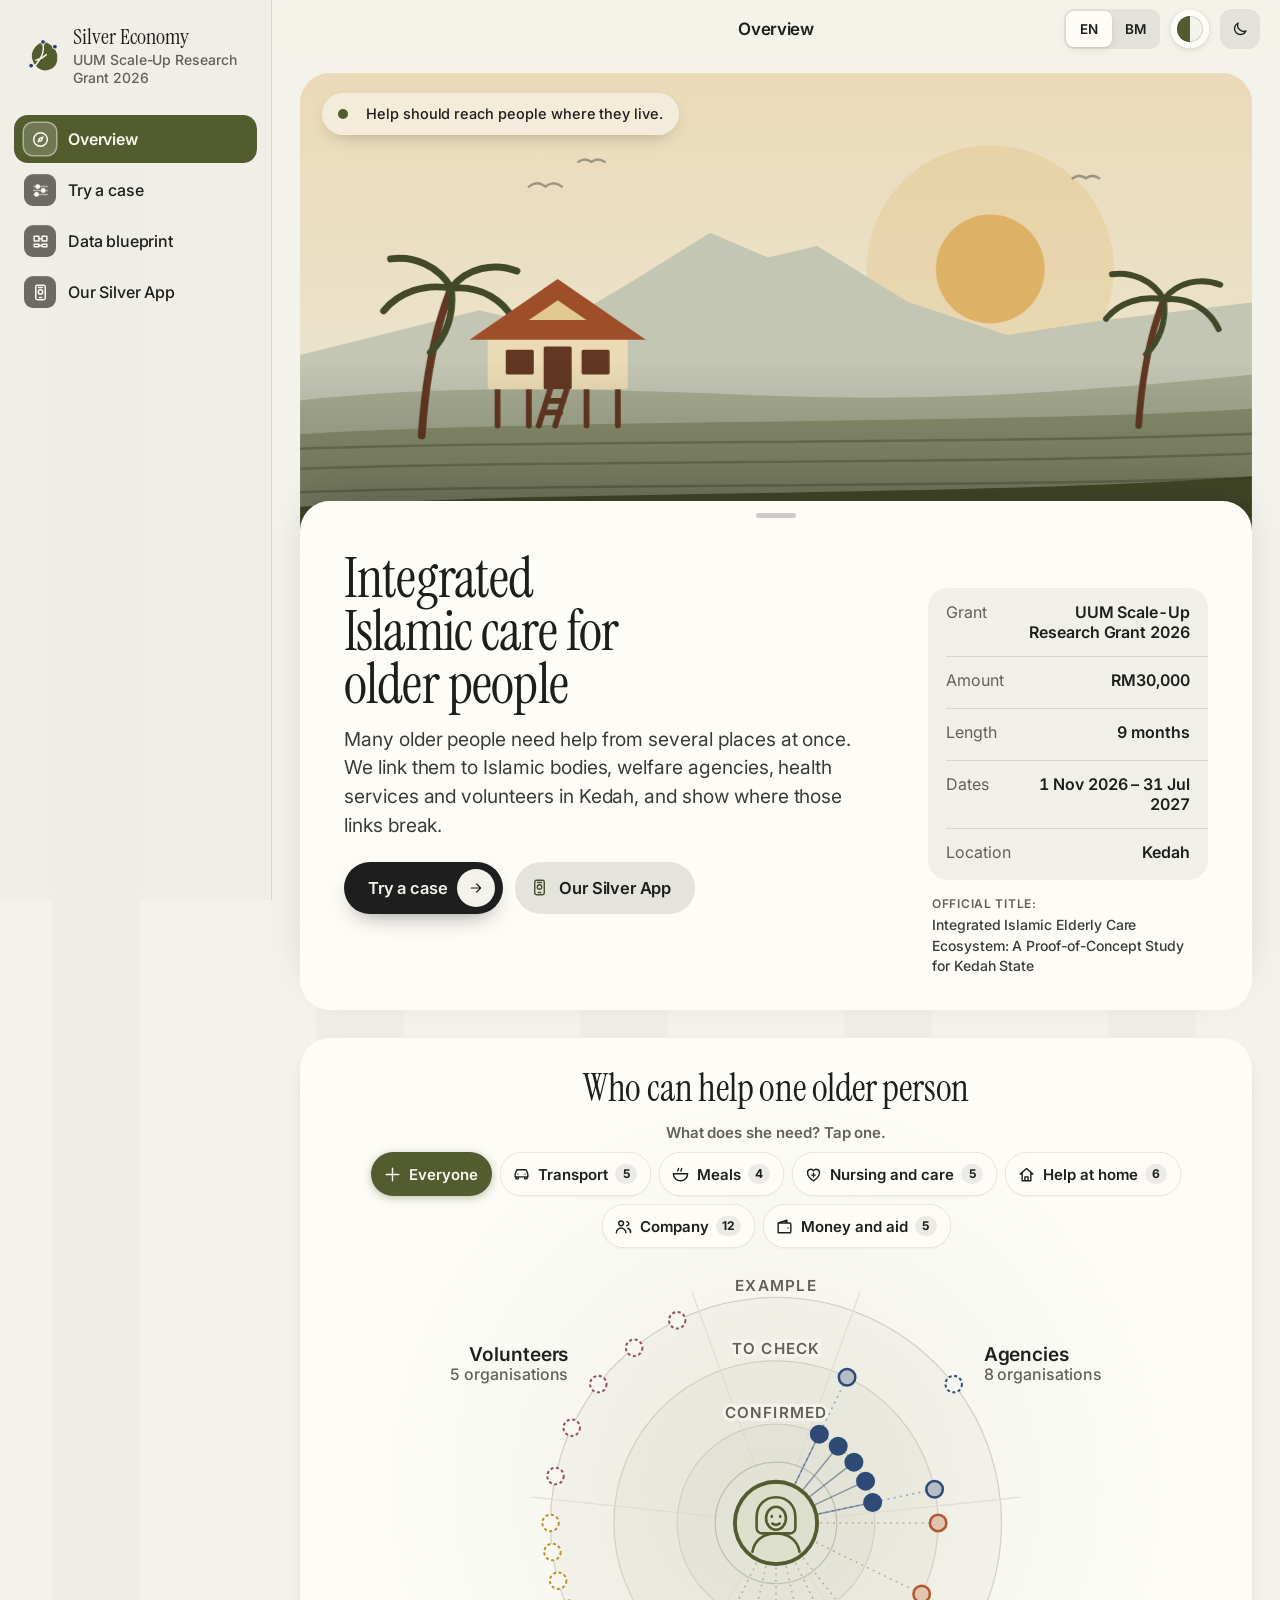
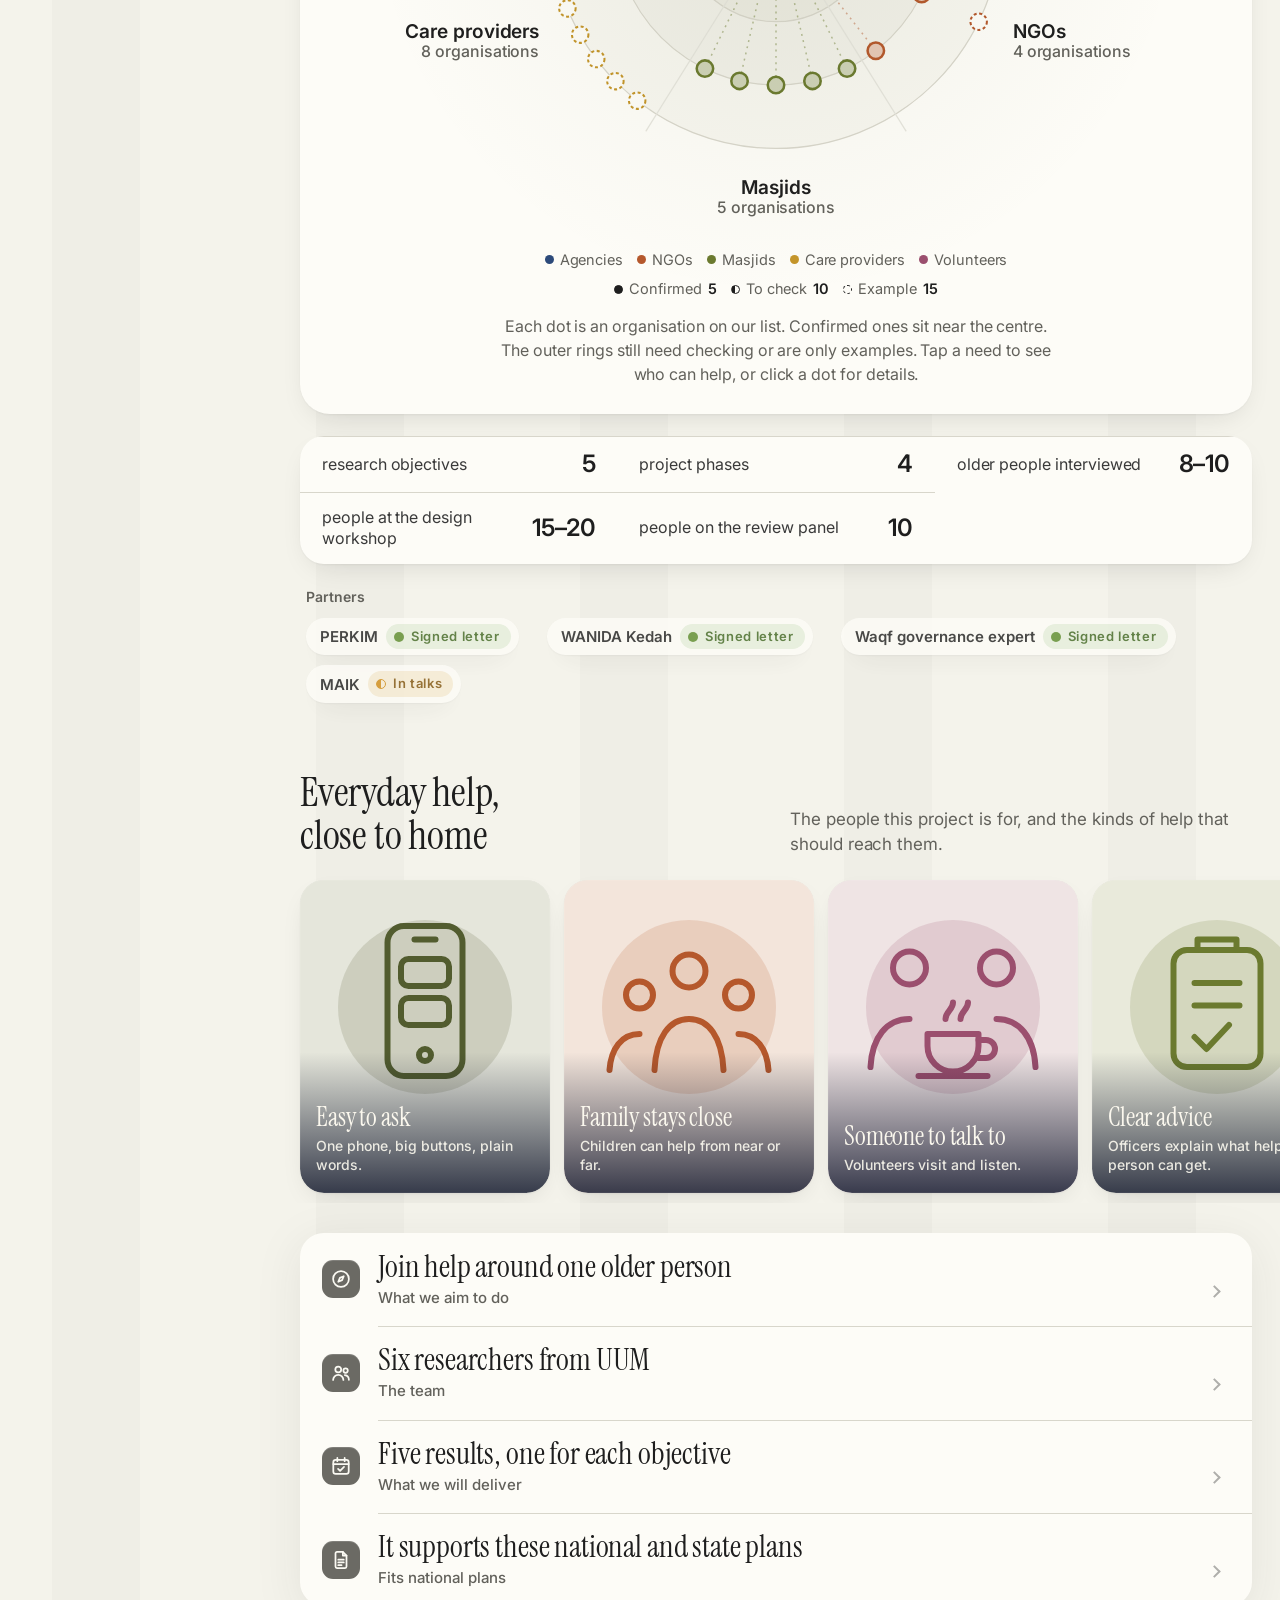
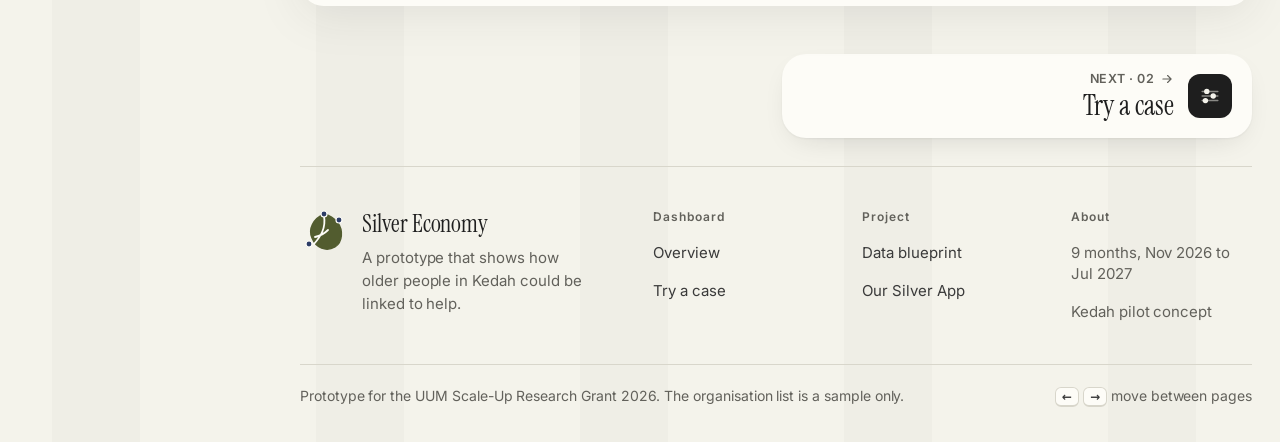
==== index.html @ 2488987f "Silver Economy dashboard: copy for the UUM copyright (ICC) submission Four pages (Overview, Try a ca" ====
<!doctype html>
<html lang="en">
<head>
<meta charset="utf-8">
<meta name="viewport" content="width=device-width,initial-scale=1,viewport-fit=cover">
<link rel="icon" href="assets/art/crest.svg" type="image/svg+xml">
<title>Silver Economy</title>
<meta name="description" content="Integrated Islamic care for older people. UUM Scale-Up Research Grant 2026.">
<script>try{var lk=localStorage.getItem('kse-look');if(lk&&lk!=='padi')document.documentElement.setAttribute('data-look',lk)}catch(e){}try{var t=localStorage.getItem('kse-theme');if(t==='dark'||t==='light')document.documentElement.setAttribute('data-theme',t)}catch(e){}(function(){var P=['index','scenario','data','app'],f=(location.pathname.split('/').pop()||'index.html').replace(/\.html$/,''),i=P.indexOf(f),d=document.documentElement;if(i<0)i=0;function go(){try{var p=parseInt(sessionStorage.getItem('kse-idx'),10);d.setAttribute('data-dir',!isNaN(p)&&i<p?'back':'forward');sessionStorage.setItem('kse-idx',i)}catch(e){}}if(document.prerendering)document.addEventListener('prerenderingchange',go,{once:true});else go()})()</script>
<link rel="stylesheet" href="assets/css/fonts.css">
<link rel="stylesheet" href="assets/css/kse.css"><link rel="stylesheet" href="assets/css/kse-ios.css"><link rel="stylesheet" href="assets/css/kse-themes.css"><link rel="stylesheet" href="assets/css/icc.css">
<script src="assets/js/kse-data.js"></script>
<script src="assets/js/kse-art.js"></script>
</head>
<body data-page="overview">
<script src="assets/js/kse-shell.js"></script>

<main id="main">
  <section class="hero hero-ios" id="hero">
    <figure class="hero-scene" data-scene>
      <div class="scene-image" data-art="hero"></div>
      <figcaption class="scene-caption"><span class="scene-pulse" aria-hidden="true"><i></i></span><span data-i18n="sceneCaption">Help should reach people where they live.</span></figcaption>
    </figure>
    <div class="hero-sheet">
      <span class="grabber" aria-hidden="true"></span>
      <div class="hero-copy">
        <h1 data-i18n="title">Integrated Islamic care for older people</h1>
        <p class="lede" data-i18n="lede">Many older people need help from several places at once. We link them to Islamic bodies, welfare agencies, health services and volunteers in Kedah, and show where those links break.</p>
        <div class="actions">
          <a class="btn btn-gold" href="scenario.html"><span data-i18n="ctaScenario">Try a case</span><span class="btn-ic"><svg viewBox="0 0 24 24" aria-hidden="true"><path d="M5 12h13M13 6l6 6-6 6"/></svg></span></a>
          <a class="btn btn-ghost" href="app.html"><span class="btn-ai" data-icon="app"></span><span data-i18n="ctaApp">Our Silver App</span></a>
        </div>
      </div>
      <div class="hero-side">
        <dl class="hero-meta">
          <div><dt data-i18n="metaGrant">Grant</dt><dd data-i18n="eyebrow">UUM Scale-Up Research Grant 2026</dd></div>
          <div><dt data-i18n="metaAsk">Amount</dt><dd>RM30,000</dd></div>
          <div><dt data-i18n="metaDur">Length</dt><dd data-i18n="metaDurV">9 months</dd></div>
          <div><dt data-i18n="metaPeriod">Dates</dt><dd>1 Nov 2026 – 31 Jul 2027</dd></div>
          <div><dt data-i18n="metaSite">Location</dt><dd>Kedah</dd></div>
        </dl>
        <p class="official"><span data-i18n="officialLabel">Official title:</span> <span>Integrated Islamic Elderly Care Ecosystem: A Proof-of-Concept Study for Kedah State</span></p>
      </div>
    </div>
  </section>

  <section class="wrap map-wrap" aria-labelledby="consTitle">
    <figure class="cons map-card">
      <p class="cons-title" id="consTitle" data-i18n="consTitle">Who can help one older person</p>
      <div class="need-bar" id="needBar"></div>
      <svg id="constellation" viewBox="-300 -206 600 452" role="group"></svg>
      <div class="need-out" id="needOut" aria-live="polite" hidden></div>
      <div class="cons-legend" id="consLegend"></div>
      <figcaption data-i18n="consCap">Each dot is an organisation on our list. Confirmed ones sit near the centre. The outer rings still need checking or are only examples. Tap a need to see who can help, or click a dot for details.</figcaption>
    </figure>
  </section>

  <div class="wrap">
    <div class="kpis">
      <div class="kpi"><b data-count="5">5</b><span data-i18n="kpi1">research objectives</span></div>
      <div class="kpi"><b data-count="4">4</b><span data-i18n="kpi2">project phases</span></div>
      <div class="kpi"><b>8–10</b><span data-i18n="kpi3">older people interviewed</span></div>
      <div class="kpi"><b>15–20</b><span data-i18n="kpi4">people at the design workshop</span></div>
      <div class="kpi"><b data-count="10">10</b><span data-i18n="kpi5">people on the review panel</span></div>
    </div>
    <div class="partners">
      <span class="label" data-i18n="partnersLabel">Partners</span>
      <ul class="partner-list" id="partnerList"></ul>
    </div>
  </div>


  <section class="wrap people-shelf" aria-labelledby="peopleTitle">
    <div class="shelf-head">
      <h2 id="peopleTitle" data-i18n="peopleTitle">Everyday help, close to home</h2>
      <p data-i18n="peopleSub">The people this project is for, and the kinds of help that should reach them.</p>
    </div>
    <ul class="shelf">
      <li class="shelf-card"><span class="shelf-art" data-art="phone" data-tone="paddy"></span><div class="shelf-text"><h3 data-i18n="peopleEasyT">Easy to ask</h3><p data-i18n="peopleEasyB">One phone, big buttons, plain words.</p></div></li>
      <li class="shelf-card"><span class="shelf-art" data-art="group" data-tone="t2"></span><div class="shelf-text"><h3 data-i18n="peopleFamilyT">Family stays close</h3><p data-i18n="peopleFamilyB">Children can help from near or far.</p></div></li>
      <li class="shelf-card"><span class="shelf-art" data-art="tea" data-tone="t5"></span><div class="shelf-text"><h3 data-i18n="peopleCompanyT">Someone to talk to</h3><p data-i18n="peopleCompanyB">Volunteers visit and listen.</p></div></li>
      <li class="shelf-card"><span class="shelf-art" data-art="advice" data-tone="t3"></span><div class="shelf-text"><h3 data-i18n="peopleAdviceT">Clear advice</h3><p data-i18n="peopleAdviceB">Officers explain what help a person can get.</p></div></li>
      <li class="shelf-card"><span class="shelf-art" data-art="phonehelp" data-tone="t4"></span><div class="shelf-text"><h3 data-i18n="peoplePhoneT">Help with the phone</h3><p data-i18n="peoplePhoneB">Young people show older people how.</p></div></li>
    </ul>
  </section>

  <div class="wrap overview-actions">
    <section class="overview-button-grid" aria-label="Overview sections">
      <details class="home-drawer">
            <summary><span><b class="tile" data-icon="overview"></b><span data-i18n="objectivesLabel">What we aim to do</span></span><strong role="heading" aria-level="2" data-i18n="caseTitle">Join help around one older person</strong><i class="drawer-toggle" aria-hidden="true"><b></b></i></summary>
            <div class="drawer-body"><div class="shead">
                            <p data-i18n="caseSub">We link agencies so one person gets the right help.</p>
            </div>
            <div class="case">
              <article class="card gap-card">
                <p class="label" data-i18n="problemTag">The problem</p>
                <blockquote data-i18n="problemQuote">One older person may need several kinds of help. Each agency only handles its own part.</blockquote>
                <p data-i18n="problemBody">Kedah already has the agencies and programmes. What's missing is the link between them, so needs slip through when a referral, a rule or short staffing gets in the way.</p>
              </article>
              <article class="card resp-card">
                <p class="label label-paddy" data-i18n="responseTag">Our plan</p>
                <h3 data-i18n="responseTitle">Five steps to a tested model</h3>
                <p data-i18n="responseBody">We map who does what, listen to older people, design a model with the agencies, then test it with experts and a small trial.</p>
                <ol class="steps5">
                  <li><b data-i18n="step1">Map</b><span data-i18n="step1s">Who does what now</span></li>
                  <li><b data-i18n="step2">Listen</b><span data-i18n="step2s">What older people need</span></li>
                  <li><b data-i18n="step3">Design</b><span data-i18n="step3s">A shared model</span></li>
                  <li><b data-i18n="step4">Test</b><span data-i18n="step4s">Experts and a small trial</span></li>
                  <li><b data-i18n="step5">Improve</b><span data-i18n="step5s">Ready for other states</span></li>
                </ol>
              </article>
            </div>
            <div class="why3" id="why"></div></div>
            </details>
      <details class="home-drawer">
            <summary><span><b class="tile" data-icon="network"></b><span data-i18n="teamEyebrow">The team</span></span><strong role="heading" aria-level="2" data-i18n="teamTitle">Six researchers from UUM</strong><i class="drawer-toggle" aria-hidden="true"><b></b></i></summary>
            <div class="drawer-body"><div class="shead">
                            <p data-i18n="teamSub">From UUM's School of Economics, Finance and Banking (SEFB). We have studied ageing in Malaysia for over ten years.</p>
            </div>
            <ul class="people" id="team"></ul>
            <h3 class="track-head" data-i18n="trackTitle">We build on four earlier studies. Three of them covered 2,966 people in total.</h3>
            <ul class="track" id="track"></ul></div>
            </details>
      <details class="home-drawer">
            <summary><span><b class="tile" data-icon="roadmap"></b><span data-i18n="pitchEyebrow">What we will deliver</span></span><strong role="heading" aria-level="2" data-i18n="pitchTitle">Five results, one for each objective</strong><i class="drawer-toggle" aria-hidden="true"><b></b></i></summary>
            <div class="drawer-body"><div class="shead">
              <p data-i18n="pitchSub">Each result is ready at the end of its phase.</p>
            </div>
            <ol class="outputs">
              <li class="output"><div class="output-top"><span class="output-no">01</span><span class="due" data-i18n="due3">By month 3</span></div><h3 data-i18n="o1title">Map of current services</h3><p data-i18n="o1body">Who is active, what they offer, how they connect and where the gaps are.</p></li>
              <li class="output"><div class="output-top"><span class="output-no">02</span><span class="due" data-i18n="due5">By month 5</span></div><h3 data-i18n="o2title">Needs of older people</h3><p data-i18n="o2body">Main themes from interviews with 8–10 Muslim older people.</p></li>
              <li class="output"><div class="output-top"><span class="output-no">03</span><span class="due" data-i18n="due7">By month 7</span></div><h3 data-i18n="o3title">Joint care model</h3><p data-i18n="o3body">A model built with the agencies that links Islamic support, health care and the community.</p></li>
              <li class="output"><div class="output-top"><span class="output-no">04</span><span class="due" data-i18n="due8">Month 8</span></div><h3 data-i18n="o4title">Expert review report</h3><p data-i18n="o4body">Expert scores and comments on whether the model is relevant, workable and ready to use.</p></li>
              <li class="output"><div class="output-top"><span class="output-no">05</span><span class="due" data-i18n="due9">Month 9</span></div><h3 data-i18n="o5title">Final model and plan</h3><p data-i18n="o5body">An improved model and a plan for using it outside Kedah.</p></li>
            </ol>
            <div class="impact">
              <p class="label" data-i18n="impactTag">Our aim</p>
              <p class="impact-title">Kesejahteraan insan</p>
              <p data-i18n="impactBody">Joined-up care that fits older people's faith and culture, and lasts.</p>
            </div></div>
            </details>
      <details class="home-drawer">
            <summary><span><b class="tile" data-icon="evidence"></b><span data-i18n="plansEyebrow">Fits national plans</span></span><strong role="heading" aria-level="2" data-i18n="plansTitle">It supports these national and state plans</strong><i class="drawer-toggle" aria-hidden="true"><b></b></i></summary>
            <div class="drawer-body"><div class="shead">
              <p data-i18n="plansSub">As ticked in the application form.</p>
            </div>
            <ul class="plans" id="plans"></ul></div>
            </details>
    </section>
  </div>
</main>

<script src="assets/js/kse-viz.js"></script>
<script src="assets/js/kse-pages.js"></script>
</body>
</html>
---- assets/css/fonts.css ----
/* Local fonts (SIL Open Font Licence 1.1, texts in assets/fonts). No internet needed. */
@font-face{font-family:'Instrument Serif';font-style:italic;font-weight:400;font-display:swap;src:url(../fonts/InstrumentSerif-italic-latin-ext.woff2) format('woff2');unicode-range:U+0100-02BA, U+02BD-02C5, U+02C7-02CC, U+02CE-02D7, U+02DD-02FF, U+0304, U+0308, U+0329, U+1D00-1DBF, U+1E00-1E9F, U+1EF2-1EFF, U+2020, U+20A0-20AB, U+20AD-20C0, U+2113, U+2C60-2C7F, U+A720-A7FF}
@font-face{font-family:'Instrument Serif';font-style:italic;font-weight:400;font-display:swap;src:url(../fonts/InstrumentSerif-italic-latin.woff2) format('woff2');unicode-range:U+0000-00FF, U+0131, U+0152-0153, U+02BB-02BC, U+02C6, U+02DA, U+02DC, U+0304, U+0308, U+0329, U+2000-206F, U+20AC, U+2122, U+2191, U+2193, U+2212, U+2215, U+FEFF, U+FFFD}
@font-face{font-family:'Instrument Serif';font-style:normal;font-weight:400;font-display:swap;src:url(../fonts/InstrumentSerif-normal-latin-ext.woff2) format('woff2');unicode-range:U+0100-02BA, U+02BD-02C5, U+02C7-02CC, U+02CE-02D7, U+02DD-02FF, U+0304, U+0308, U+0329, U+1D00-1DBF, U+1E00-1E9F, U+1EF2-1EFF, U+2020, U+20A0-20AB, U+20AD-20C0, U+2113, U+2C60-2C7F, U+A720-A7FF}
@font-face{font-family:'Instrument Serif';font-style:normal;font-weight:400;font-display:swap;src:url(../fonts/InstrumentSerif-normal-latin.woff2) format('woff2');unicode-range:U+0000-00FF, U+0131, U+0152-0153, U+02BB-02BC, U+02C6, U+02DA, U+02DC, U+0304, U+0308, U+0329, U+2000-206F, U+20AC, U+2122, U+2191, U+2193, U+2212, U+2215, U+FEFF, U+FFFD}
@font-face{font-family:'Inter';font-style:normal;font-weight:400 700;font-display:swap;src:url(../fonts/Inter-normal-latin-ext.woff2) format('woff2');unicode-range:U+0100-02BA, U+02BD-02C5, U+02C7-02CC, U+02CE-02D7, U+02DD-02FF, U+0304, U+0308, U+0329, U+1D00-1DBF, U+1E00-1E9F, U+1EF2-1EFF, U+2020, U+20A0-20AB, U+20AD-20C0, U+2113, U+2C60-2C7F, U+A720-A7FF}
@font-face{font-family:'Inter';font-style:normal;font-weight:400 700;font-display:swap;src:url(../fonts/Inter-normal-latin.woff2) format('woff2');unicode-range:U+0000-00FF, U+0131, U+0152-0153, U+02BB-02BC, U+02C6, U+02DA, U+02DC, U+0304, U+0308, U+0329, U+2000-206F, U+20AC, U+2122, U+2191, U+2193, U+2212, U+2215, U+FEFF, U+FFFD}
@font-face{font-family:'Atkinson Hyperlegible';font-style:normal;font-weight:400;font-display:swap;src:url(../fonts/AtkinsonHyperlegible-latin-ext-JIoSwQ.woff2) format('woff2');unicode-range:U+0100-02BA, U+02BD-02C5, U+02C7-02CC, U+02CE-02D7, U+02DD-02FF, U+0304, U+0308, U+0329, U+1D00-1DBF, U+1E00-1E9F, U+1EF2-1EFF, U+2020, U+20A0-20AB, U+20AD-20C0, U+2113, U+2C60-2C7F, U+A720-A7FF}
@font-face{font-family:'Atkinson Hyperlegible';font-style:normal;font-weight:400;font-display:swap;src:url(../fonts/AtkinsonHyperlegible-latin-G04pIo.woff2) format('woff2');unicode-range:U+0000-00FF, U+0131, U+0152-0153, U+02BB-02BC, U+02C6, U+02DA, U+02DC, U+0304, U+0308, U+0329, U+2000-206F, U+20AC, U+2122, U+2191, U+2193, U+2212, U+2215, U+FEFF, U+FFFD}
@font-face{font-family:'Atkinson Hyperlegible';font-style:normal;font-weight:700;font-display:swap;src:url(../fonts/AtkinsonHyperlegible-latin-ext-iWPVFw.woff2) format('woff2');unicode-range:U+0100-02BA, U+02BD-02C5, U+02C7-02CC, U+02CE-02D7, U+02DD-02FF, U+0304, U+0308, U+0329, U+1D00-1DBF, U+1E00-1E9F, U+1EF2-1EFF, U+2020, U+20A0-20AB, U+20AD-20C0, U+2113, U+2C60-2C7F, U+A720-A7FF}
@font-face{font-family:'Atkinson Hyperlegible';font-style:normal;font-weight:700;font-display:swap;src:url(../fonts/AtkinsonHyperlegible-latin-c9dCWP.woff2) format('woff2');unicode-range:U+0000-00FF, U+0131, U+0152-0153, U+02BB-02BC, U+02C6, U+02DA, U+02DC, U+0304, U+0308, U+0329, U+2000-206F, U+20AC, U+2122, U+2191, U+2193, U+2212, U+2215, U+FEFF, U+FFFD}
@font-face{font-family:'Baloo 2';font-style:normal;font-weight:500;font-display:swap;src:url(../fonts/Baloo2-latin-ext-bcANwr.woff2) format('woff2');unicode-range:U+0100-02BA, U+02BD-02C5, U+02C7-02CC, U+02CE-02D7, U+02DD-02FF, U+0304, U+0308, U+0329, U+1D00-1DBF, U+1E00-1E9F, U+1EF2-1EFF, U+2020, U+20A0-20AB, U+20AD-20C0, U+2113, U+2C60-2C7F, U+A720-A7FF}
@font-face{font-family:'Baloo 2';font-style:normal;font-weight:500;font-display:swap;src:url(../fonts/Baloo2-latin-51jcAA.woff2) format('woff2');unicode-range:U+0000-00FF, U+0131, U+0152-0153, U+02BB-02BC, U+02C6, U+02DA, U+02DC, U+0304, U+0308, U+0329, U+2000-206F, U+20AC, U+2122, U+2191, U+2193, U+2212, U+2215, U+FEFF, U+FFFD}
@font-face{font-family:'Baloo 2';font-style:normal;font-weight:600;font-display:swap;src:url(../fonts/Baloo2-latin-ext-bcANwr.woff2) format('woff2');unicode-range:U+0100-02BA, U+02BD-02C5, U+02C7-02CC, U+02CE-02D7, U+02DD-02FF, U+0304, U+0308, U+0329, U+1D00-1DBF, U+1E00-1E9F, U+1EF2-1EFF, U+2020, U+20A0-20AB, U+20AD-20C0, U+2113, U+2C60-2C7F, U+A720-A7FF}
@font-face{font-family:'Baloo 2';font-style:normal;font-weight:600;font-display:swap;src:url(../fonts/Baloo2-latin-51jcAA.woff2) format('woff2');unicode-range:U+0000-00FF, U+0131, U+0152-0153, U+02BB-02BC, U+02C6, U+02DA, U+02DC, U+0304, U+0308, U+0329, U+2000-206F, U+20AC, U+2122, U+2191, U+2193, U+2212, U+2215, U+FEFF, U+FFFD}
@font-face{font-family:'Baloo 2';font-style:normal;font-weight:700;font-display:swap;src:url(../fonts/Baloo2-latin-ext-bcANwr.woff2) format('woff2');unicode-range:U+0100-02BA, U+02BD-02C5, U+02C7-02CC, U+02CE-02D7, U+02DD-02FF, U+0304, U+0308, U+0329, U+1D00-1DBF, U+1E00-1E9F, U+1EF2-1EFF, U+2020, U+20A0-20AB, U+20AD-20C0, U+2113, U+2C60-2C7F, U+A720-A7FF}
@font-face{font-family:'Baloo 2';font-style:normal;font-weight:700;font-display:swap;src:url(../fonts/Baloo2-latin-51jcAA.woff2) format('woff2');unicode-range:U+0000-00FF, U+0131, U+0152-0153, U+02BB-02BC, U+02C6, U+02DA, U+02DC, U+0304, U+0308, U+0329, U+2000-206F, U+20AC, U+2122, U+2191, U+2193, U+2212, U+2215, U+FEFF, U+FFFD}
@font-face{font-family:'Bitter';font-style:normal;font-weight:400;font-display:swap;src:url(../fonts/Bitter-latin-ext-YxpPDk.woff2) format('woff2');unicode-range:U+0100-02BA, U+02BD-02C5, U+02C7-02CC, U+02CE-02D7, U+02DD-02FF, U+0304, U+0308, U+0329, U+1D00-1DBF, U+1E00-1E9F, U+1EF2-1EFF, U+2020, U+20A0-20AB, U+20AD-20C0, U+2113, U+2C60-2C7F, U+A720-A7FF}
@font-face{font-family:'Bitter';font-style:normal;font-weight:400;font-display:swap;src:url(../fonts/Bitter-latin-n7f4xp.woff2) format('woff2');unicode-range:U+0000-00FF, U+0131, U+0152-0153, U+02BB-02BC, U+02C6, U+02DA, U+02DC, U+0304, U+0308, U+0329, U+2000-206F, U+20AC, U+2122, U+2191, U+2193, U+2212, U+2215, U+FEFF, U+FFFD}
@font-face{font-family:'Bitter';font-style:normal;font-weight:500;font-display:swap;src:url(../fonts/Bitter-latin-ext-YxpPDk.woff2) format('woff2');unicode-range:U+0100-02BA, U+02BD-02C5, U+02C7-02CC, U+02CE-02D7, U+02DD-02FF, U+0304, U+0308, U+0329, U+1D00-1DBF, U+1E00-1E9F, U+1EF2-1EFF, U+2020, U+20A0-20AB, U+20AD-20C0, U+2113, U+2C60-2C7F, U+A720-A7FF}
@font-face{font-family:'Bitter';font-style:normal;font-weight:500;font-display:swap;src:url(../fonts/Bitter-latin-n7f4xp.woff2) format('woff2');unicode-range:U+0000-00FF, U+0131, U+0152-0153, U+02BB-02BC, U+02C6, U+02DA, U+02DC, U+0304, U+0308, U+0329, U+2000-206F, U+20AC, U+2122, U+2191, U+2193, U+2212, U+2215, U+FEFF, U+FFFD}
@font-face{font-family:'Bitter';font-style:normal;font-weight:600;font-display:swap;src:url(../fonts/Bitter-latin-ext-YxpPDk.woff2) format('woff2');unicode-range:U+0100-02BA, U+02BD-02C5, U+02C7-02CC, U+02CE-02D7, U+02DD-02FF, U+0304, U+0308, U+0329, U+1D00-1DBF, U+1E00-1E9F, U+1EF2-1EFF, U+2020, U+20A0-20AB, U+20AD-20C0, U+2113, U+2C60-2C7F, U+A720-A7FF}
@font-face{font-family:'Bitter';font-style:normal;font-weight:600;font-display:swap;src:url(../fonts/Bitter-latin-n7f4xp.woff2) format('woff2');unicode-range:U+0000-00FF, U+0131, U+0152-0153, U+02BB-02BC, U+02C6, U+02DA, U+02DC, U+0304, U+0308, U+0329, U+2000-206F, U+20AC, U+2122, U+2191, U+2193, U+2212, U+2215, U+FEFF, U+FFFD}
@font-face{font-family:'Cinzel';font-style:normal;font-weight:500;font-display:swap;src:url(../fonts/Cinzel-latin-ext-GT7LEc.woff2) format('woff2');unicode-range:U+0100-02BA, U+02BD-02C5, U+02C7-02CC, U+02CE-02D7, U+02DD-02FF, U+0304, U+0308, U+0329, U+1D00-1DBF, U+1E00-1E9F, U+1EF2-1EFF, U+2020, U+20A0-20AB, U+20AD-20C0, U+2113, U+2C60-2C7F, U+A720-A7FF}
@font-face{font-family:'Cinzel';font-style:normal;font-weight:500;font-display:swap;src:url(../fonts/Cinzel-latin-t79mT7.woff2) format('woff2');unicode-range:U+0000-00FF, U+0131, U+0152-0153, U+02BB-02BC, U+02C6, U+02DA, U+02DC, U+0304, U+0308, U+0329, U+2000-206F, U+20AC, U+2122, U+2191, U+2193, U+2212, U+2215, U+FEFF, U+FFFD}
@font-face{font-family:'Cinzel';font-style:normal;font-weight:600;font-display:swap;src:url(../fonts/Cinzel-latin-ext-GT7LEc.woff2) format('woff2');unicode-range:U+0100-02BA, U+02BD-02C5, U+02C7-02CC, U+02CE-02D7, U+02DD-02FF, U+0304, U+0308, U+0329, U+1D00-1DBF, U+1E00-1E9F, U+1EF2-1EFF, U+2020, U+20A0-20AB, U+20AD-20C0, U+2113, U+2C60-2C7F, U+A720-A7FF}
@font-face{font-family:'Cinzel';font-style:normal;font-weight:600;font-display:swap;src:url(../fonts/Cinzel-latin-t79mT7.woff2) format('woff2');unicode-range:U+0000-00FF, U+0131, U+0152-0153, U+02BB-02BC, U+02C6, U+02DA, U+02DC, U+0304, U+0308, U+0329, U+2000-206F, U+20AC, U+2122, U+2191, U+2193, U+2212, U+2215, U+FEFF, U+FFFD}
@font-face{font-family:'Lexend';font-style:normal;font-weight:400;font-display:swap;src:url(../fonts/Lexend-latin-ext-aQU4Wc.woff2) format('woff2');unicode-range:U+0100-02BA, U+02BD-02C5, U+02C7-02CC, U+02CE-02D7, U+02DD-02FF, U+0304, U+0308, U+0329, U+1D00-1DBF, U+1E00-1E9F, U+1EF2-1EFF, U+2020, U+20A0-20AB, U+20AD-20C0, U+2113, U+2C60-2C7F, U+A720-A7FF}
@font-face{font-family:'Lexend';font-style:normal;font-weight:400;font-display:swap;src:url(../fonts/Lexend-latin-_v-6QU.woff2) format('woff2');unicode-range:U+0000-00FF, U+0131, U+0152-0153, U+02BB-02BC, U+02C6, U+02DA, U+02DC, U+0304, U+0308, U+0329, U+2000-206F, U+20AC, U+2122, U+2191, U+2193, U+2212, U+2215, U+FEFF, U+FFFD}
@font-face{font-family:'Lexend';font-style:normal;font-weight:500;font-display:swap;src:url(../fonts/Lexend-latin-ext-aQU4Wc.woff2) format('woff2');unicode-range:U+0100-02BA, U+02BD-02C5, U+02C7-02CC, U+02CE-02D7, U+02DD-02FF, U+0304, U+0308, U+0329, U+1D00-1DBF, U+1E00-1E9F, U+1EF2-1EFF, U+2020, U+20A0-20AB, U+20AD-20C0, U+2113, U+2C60-2C7F, U+A720-A7FF}
@font-face{font-family:'Lexend';font-style:normal;font-weight:500;font-display:swap;src:url(../fonts/Lexend-latin-_v-6QU.woff2) format('woff2');unicode-range:U+0000-00FF, U+0131, U+0152-0153, U+02BB-02BC, U+02C6, U+02DA, U+02DC, U+0304, U+0308, U+0329, U+2000-206F, U+20AC, U+2122, U+2191, U+2193, U+2212, U+2215, U+FEFF, U+FFFD}
@font-face{font-family:'Lexend';font-style:normal;font-weight:600;font-display:swap;src:url(../fonts/Lexend-latin-ext-aQU4Wc.woff2) format('woff2');unicode-range:U+0100-02BA, U+02BD-02C5, U+02C7-02CC, U+02CE-02D7, U+02DD-02FF, U+0304, U+0308, U+0329, U+1D00-1DBF, U+1E00-1E9F, U+1EF2-1EFF, U+2020, U+20A0-20AB, U+20AD-20C0, U+2113, U+2C60-2C7F, U+A720-A7FF}
@font-face{font-family:'Lexend';font-style:normal;font-weight:600;font-display:swap;src:url(../fonts/Lexend-latin-_v-6QU.woff2) format('woff2');unicode-range:U+0000-00FF, U+0131, U+0152-0153, U+02BB-02BC, U+02C6, U+02DA, U+02DC, U+0304, U+0308, U+0329, U+2000-206F, U+20AC, U+2122, U+2191, U+2193, U+2212, U+2215, U+FEFF, U+FFFD}
@font-face{font-family:'Lexend';font-style:normal;font-weight:700;font-display:swap;src:url(../fonts/Lexend-latin-ext-aQU4Wc.woff2) format('woff2');unicode-range:U+0100-02BA, U+02BD-02C5, U+02C7-02CC, U+02CE-02D7, U+02DD-02FF, U+0304, U+0308, U+0329, U+1D00-1DBF, U+1E00-1E9F, U+1EF2-1EFF, U+2020, U+20A0-20AB, U+20AD-20C0, U+2113, U+2C60-2C7F, U+A720-A7FF}
@font-face{font-family:'Lexend';font-style:normal;font-weight:700;font-display:swap;src:url(../fonts/Lexend-latin-_v-6QU.woff2) format('woff2');unicode-range:U+0000-00FF, U+0131, U+0152-0153, U+02BB-02BC, U+02C6, U+02DA, U+02DC, U+0304, U+0308, U+0329, U+2000-206F, U+20AC, U+2122, U+2191, U+2193, U+2212, U+2215, U+FEFF, U+FFFD}
@font-face{font-family:'Literata';font-style:normal;font-weight:400;font-display:swap;src:url(../fonts/Literata-latin-ext--7cVMA.woff2) format('woff2');unicode-range:U+0100-02BA, U+02BD-02C5, U+02C7-02CC, U+02CE-02D7, U+02DD-02FF, U+0304, U+0308, U+0329, U+1D00-1DBF, U+1E00-1E9F, U+1EF2-1EFF, U+2020, U+20A0-20AB, U+20AD-20C0, U+2113, U+2C60-2C7F, U+A720-A7FF}
@font-face{font-family:'Literata';font-style:normal;font-weight:400;font-display:swap;src:url(../fonts/Literata-latin-vpO-7c.woff2) format('woff2');unicode-range:U+0000-00FF, U+0131, U+0152-0153, U+02BB-02BC, U+02C6, U+02DA, U+02DC, U+0304, U+0308, U+0329, U+2000-206F, U+20AC, U+2122, U+2191, U+2193, U+2212, U+2215, U+FEFF, U+FFFD}
@font-face{font-family:'Literata';font-style:normal;font-weight:600;font-display:swap;src:url(../fonts/Literata-latin-ext--7cVMA.woff2) format('woff2');unicode-range:U+0100-02BA, U+02BD-02C5, U+02C7-02CC, U+02CE-02D7, U+02DD-02FF, U+0304, U+0308, U+0329, U+1D00-1DBF, U+1E00-1E9F, U+1EF2-1EFF, U+2020, U+20A0-20AB, U+20AD-20C0, U+2113, U+2C60-2C7F, U+A720-A7FF}
@font-face{font-family:'Literata';font-style:normal;font-weight:600;font-display:swap;src:url(../fonts/Literata-latin-vpO-7c.woff2) format('woff2');unicode-range:U+0000-00FF, U+0131, U+0152-0153, U+02BB-02BC, U+02C6, U+02DA, U+02DC, U+0304, U+0308, U+0329, U+2000-206F, U+20AC, U+2122, U+2191, U+2193, U+2212, U+2215, U+FEFF, U+FFFD}
@font-face{font-family:'Marcellus';font-style:normal;font-weight:400;font-display:swap;src:url(../fonts/Marcellus-latin-ext-PoK7Es.woff2) format('woff2');unicode-range:U+0100-02BA, U+02BD-02C5, U+02C7-02CC, U+02CE-02D7, U+02DD-02FF, U+0304, U+0308, U+0329, U+1D00-1DBF, U+1E00-1E9F, U+1EF2-1EFF, U+2020, U+20A0-20AB, U+20AD-20C0, U+2113, U+2C60-2C7F, U+A720-A7FF}
@font-face{font-family:'Marcellus';font-style:normal;font-weight:400;font-display:swap;src:url(../fonts/Marcellus-latin-81VvoK.woff2) format('woff2');unicode-range:U+0000-00FF, U+0131, U+0152-0153, U+02BB-02BC, U+02C6, U+02DA, U+02DC, U+0304, U+0308, U+0329, U+2000-206F, U+20AC, U+2122, U+2191, U+2193, U+2212, U+2215, U+FEFF, U+FFFD}
@font-face{font-family:'Mulish';font-style:normal;font-weight:400;font-display:swap;src:url(../fonts/Mulish-latin-ext-QotcqA.woff2) format('woff2');unicode-range:U+0100-02BA, U+02BD-02C5, U+02C7-02CC, U+02CE-02D7, U+02DD-02FF, U+0304, U+0308, U+0329, U+1D00-1DBF, U+1E00-1E9F, U+1EF2-1EFF, U+2020, U+20A0-20AB, U+20AD-20C0, U+2113, U+2C60-2C7F, U+A720-A7FF}
@font-face{font-family:'Mulish';font-style:normal;font-weight:400;font-display:swap;src:url(../fonts/Mulish-latin-qk3wot.woff2) format('woff2');unicode-range:U+0000-00FF, U+0131, U+0152-0153, U+02BB-02BC, U+02C6, U+02DA, U+02DC, U+0304, U+0308, U+0329, U+2000-206F, U+20AC, U+2122, U+2191, U+2193, U+2212, U+2215, U+FEFF, U+FFFD}
@font-face{font-family:'Mulish';font-style:normal;font-weight:600;font-display:swap;src:url(../fonts/Mulish-latin-ext-QotcqA.woff2) format('woff2');unicode-range:U+0100-02BA, U+02BD-02C5, U+02C7-02CC, U+02CE-02D7, U+02DD-02FF, U+0304, U+0308, U+0329, U+1D00-1DBF, U+1E00-1E9F, U+1EF2-1EFF, U+2020, U+20A0-20AB, U+20AD-20C0, U+2113, U+2C60-2C7F, U+A720-A7FF}
@font-face{font-family:'Mulish';font-style:normal;font-weight:600;font-display:swap;src:url(../fonts/Mulish-latin-qk3wot.woff2) format('woff2');unicode-range:U+0000-00FF, U+0131, U+0152-0153, U+02BB-02BC, U+02C6, U+02DA, U+02DC, U+0304, U+0308, U+0329, U+2000-206F, U+20AC, U+2122, U+2191, U+2193, U+2212, U+2215, U+FEFF, U+FFFD}
@font-face{font-family:'Mulish';font-style:normal;font-weight:700;font-display:swap;src:url(../fonts/Mulish-latin-ext-QotcqA.woff2) format('woff2');unicode-range:U+0100-02BA, U+02BD-02C5, U+02C7-02CC, U+02CE-02D7, U+02DD-02FF, U+0304, U+0308, U+0329, U+1D00-1DBF, U+1E00-1E9F, U+1EF2-1EFF, U+2020, U+20A0-20AB, U+20AD-20C0, U+2113, U+2C60-2C7F, U+A720-A7FF}
@font-face{font-family:'Mulish';font-style:normal;font-weight:700;font-display:swap;src:url(../fonts/Mulish-latin-qk3wot.woff2) format('woff2');unicode-range:U+0000-00FF, U+0131, U+0152-0153, U+02BB-02BC, U+02C6, U+02DA, U+02DC, U+0304, U+0308, U+0329, U+2000-206F, U+20AC, U+2122, U+2191, U+2193, U+2212, U+2215, U+FEFF, U+FFFD}
@font-face{font-family:'Nunito';font-style:normal;font-weight:400;font-display:swap;src:url(../fonts/Nunito-latin-ext--aBXso.woff2) format('woff2');unicode-range:U+0100-02BA, U+02BD-02C5, U+02C7-02CC, U+02CE-02D7, U+02DD-02FF, U+0304, U+0308, U+0329, U+1D00-1DBF, U+1E00-1E9F, U+1EF2-1EFF, U+2020, U+20A0-20AB, U+20AD-20C0, U+2113, U+2C60-2C7F, U+A720-A7FF}
@font-face{font-family:'Nunito';font-style:normal;font-weight:400;font-display:swap;src:url(../fonts/Nunito-latin-fINeaB.woff2) format('woff2');unicode-range:U+0000-00FF, U+0131, U+0152-0153, U+02BB-02BC, U+02C6, U+02DA, U+02DC, U+0304, U+0308, U+0329, U+2000-206F, U+20AC, U+2122, U+2191, U+2193, U+2212, U+2215, U+FEFF, U+FFFD}
@font-face{font-family:'Nunito';font-style:normal;font-weight:600;font-display:swap;src:url(../fonts/Nunito-latin-ext--aBXso.woff2) format('woff2');unicode-range:U+0100-02BA, U+02BD-02C5, U+02C7-02CC, U+02CE-02D7, U+02DD-02FF, U+0304, U+0308, U+0329, U+1D00-1DBF, U+1E00-1E9F, U+1EF2-1EFF, U+2020, U+20A0-20AB, U+20AD-20C0, U+2113, U+2C60-2C7F, U+A720-A7FF}
@font-face{font-family:'Nunito';font-style:normal;font-weight:600;font-display:swap;src:url(../fonts/Nunito-latin-fINeaB.woff2) format('woff2');unicode-range:U+0000-00FF, U+0131, U+0152-0153, U+02BB-02BC, U+02C6, U+02DA, U+02DC, U+0304, U+0308, U+0329, U+2000-206F, U+20AC, U+2122, U+2191, U+2193, U+2212, U+2215, U+FEFF, U+FFFD}
@font-face{font-family:'Nunito';font-style:normal;font-weight:700;font-display:swap;src:url(../fonts/Nunito-latin-ext--aBXso.woff2) format('woff2');unicode-range:U+0100-02BA, U+02BD-02C5, U+02C7-02CC, U+02CE-02D7, U+02DD-02FF, U+0304, U+0308, U+0329, U+1D00-1DBF, U+1E00-1E9F, U+1EF2-1EFF, U+2020, U+20A0-20AB, U+20AD-20C0, U+2113, U+2C60-2C7F, U+A720-A7FF}
@font-face{font-family:'Nunito';font-style:normal;font-weight:700;font-display:swap;src:url(../fonts/Nunito-latin-fINeaB.woff2) format('woff2');unicode-range:U+0000-00FF, U+0131, U+0152-0153, U+02BB-02BC, U+02C6, U+02DA, U+02DC, U+0304, U+0308, U+0329, U+2000-206F, U+20AC, U+2122, U+2191, U+2193, U+2212, U+2215, U+FEFF, U+FFFD}
@font-face{font-family:'Nunito Sans';font-style:normal;font-weight:400;font-display:swap;src:url(../fonts/NunitoSans-latin-ext-R-tCKQ.woff2) format('woff2');unicode-range:U+0100-02BA, U+02BD-02C5, U+02C7-02CC, U+02CE-02D7, U+02DD-02FF, U+0304, U+0308, U+0329, U+1D00-1DBF, U+1E00-1E9F, U+1EF2-1EFF, U+2020, U+20A0-20AB, U+20AD-20C0, U+2113, U+2C60-2C7F, U+A720-A7FF}
@font-face{font-family:'Nunito Sans';font-style:normal;font-weight:400;font-display:swap;src:url(../fonts/NunitoSans-latin-7t1R-s.woff2) format('woff2');unicode-range:U+0000-00FF, U+0131, U+0152-0153, U+02BB-02BC, U+02C6, U+02DA, U+02DC, U+0304, U+0308, U+0329, U+2000-206F, U+20AC, U+2122, U+2191, U+2193, U+2212, U+2215, U+FEFF, U+FFFD}
@font-face{font-family:'Nunito Sans';font-style:normal;font-weight:600;font-display:swap;src:url(../fonts/NunitoSans-latin-ext-R-tCKQ.woff2) format('woff2');unicode-range:U+0100-02BA, U+02BD-02C5, U+02C7-02CC, U+02CE-02D7, U+02DD-02FF, U+0304, U+0308, U+0329, U+1D00-1DBF, U+1E00-1E9F, U+1EF2-1EFF, U+2020, U+20A0-20AB, U+20AD-20C0, U+2113, U+2C60-2C7F, U+A720-A7FF}
@font-face{font-family:'Nunito Sans';font-style:normal;font-weight:600;font-display:swap;src:url(../fonts/NunitoSans-latin-7t1R-s.woff2) format('woff2');unicode-range:U+0000-00FF, U+0131, U+0152-0153, U+02BB-02BC, U+02C6, U+02DA, U+02DC, U+0304, U+0308, U+0329, U+2000-206F, U+20AC, U+2122, U+2191, U+2193, U+2212, U+2215, U+FEFF, U+FFFD}
@font-face{font-family:'Nunito Sans';font-style:normal;font-weight:700;font-display:swap;src:url(../fonts/NunitoSans-latin-ext-R-tCKQ.woff2) format('woff2');unicode-range:U+0100-02BA, U+02BD-02C5, U+02C7-02CC, U+02CE-02D7, U+02DD-02FF, U+0304, U+0308, U+0329, U+1D00-1DBF, U+1E00-1E9F, U+1EF2-1EFF, U+2020, U+20A0-20AB, U+20AD-20C0, U+2113, U+2C60-2C7F, U+A720-A7FF}
@font-face{font-family:'Nunito Sans';font-style:normal;font-weight:700;font-display:swap;src:url(../fonts/NunitoSans-latin-7t1R-s.woff2) format('woff2');unicode-range:U+0000-00FF, U+0131, U+0152-0153, U+02BB-02BC, U+02C6, U+02DA, U+02DC, U+0304, U+0308, U+0329, U+2000-206F, U+20AC, U+2122, U+2191, U+2193, U+2212, U+2215, U+FEFF, U+FFFD}
@font-face{font-family:'Source Sans 3';font-style:normal;font-weight:400;font-display:swap;src:url(../fonts/SourceSans3-latin-ext-EaZfrc.woff2) format('woff2');unicode-range:U+0100-02BA, U+02BD-02C5, U+02C7-02CC, U+02CE-02D7, U+02DD-02FF, U+0304, U+0308, U+0329, U+1D00-1DBF, U+1E00-1E9F, U+1EF2-1EFF, U+2020, U+20A0-20AB, U+20AD-20C0, U+2113, U+2C60-2C7F, U+A720-A7FF}
@font-face{font-family:'Source Sans 3';font-style:normal;font-weight:400;font-display:swap;src:url(../fonts/SourceSans3-latin-3w8aZQ.woff2) format('woff2');unicode-range:U+0000-00FF, U+0131, U+0152-0153, U+02BB-02BC, U+02C6, U+02DA, U+02DC, U+0304, U+0308, U+0329, U+2000-206F, U+20AC, U+2122, U+2191, U+2193, U+2212, U+2215, U+FEFF, U+FFFD}
@font-face{font-family:'Source Sans 3';font-style:normal;font-weight:600;font-display:swap;src:url(../fonts/SourceSans3-latin-ext-EaZfrc.woff2) format('woff2');unicode-range:U+0100-02BA, U+02BD-02C5, U+02C7-02CC, U+02CE-02D7, U+02DD-02FF, U+0304, U+0308, U+0329, U+1D00-1DBF, U+1E00-1E9F, U+1EF2-1EFF, U+2020, U+20A0-20AB, U+20AD-20C0, U+2113, U+2C60-2C7F, U+A720-A7FF}
@font-face{font-family:'Source Sans 3';font-style:normal;font-weight:600;font-display:swap;src:url(../fonts/SourceSans3-latin-3w8aZQ.woff2) format('woff2');unicode-range:U+0000-00FF, U+0131, U+0152-0153, U+02BB-02BC, U+02C6, U+02DA, U+02DC, U+0304, U+0308, U+0329, U+2000-206F, U+20AC, U+2122, U+2191, U+2193, U+2212, U+2215, U+FEFF, U+FFFD}
@font-face{font-family:'Source Sans 3';font-style:normal;font-weight:700;font-display:swap;src:url(../fonts/SourceSans3-latin-ext-EaZfrc.woff2) format('woff2');unicode-range:U+0100-02BA, U+02BD-02C5, U+02C7-02CC, U+02CE-02D7, U+02DD-02FF, U+0304, U+0308, U+0329, U+1D00-1DBF, U+1E00-1E9F, U+1EF2-1EFF, U+2020, U+20A0-20AB, U+20AD-20C0, U+2113, U+2C60-2C7F, U+A720-A7FF}
@font-face{font-family:'Source Sans 3';font-style:normal;font-weight:700;font-display:swap;src:url(../fonts/SourceSans3-latin-3w8aZQ.woff2) format('woff2');unicode-range:U+0000-00FF, U+0131, U+0152-0153, U+02BB-02BC, U+02C6, U+02DA, U+02DC, U+0304, U+0308, U+0329, U+2000-206F, U+20AC, U+2122, U+2191, U+2193, U+2212, U+2215, U+FEFF, U+FFFD}
@font-face{font-family:'Young Serif';font-style:normal;font-weight:400;font-display:swap;src:url(../fonts/YoungSerif-latin-ext-3kYoaQ.woff2) format('woff2');unicode-range:U+0100-02BA, U+02BD-02C5, U+02C7-02CC, U+02CE-02D7, U+02DD-02FF, U+0304, U+0308, U+0329, U+1D00-1DBF, U+1E00-1E9F, U+1EF2-1EFF, U+2020, U+20A0-20AB, U+20AD-20C0, U+2113, U+2C60-2C7F, U+A720-A7FF}
@font-face{font-family:'Young Serif';font-style:normal;font-weight:400;font-display:swap;src:url(../fonts/YoungSerif-latin-1t93kY.woff2) format('woff2');unicode-range:U+0000-00FF, U+0131, U+0152-0153, U+02BB-02BC, U+02C6, U+02DA, U+02DC, U+0304, U+0308, U+0329, U+2000-206F, U+20AC, U+2122, U+2191, U+2193, U+2212, U+2215, U+FEFF, U+FFFD}
---- assets/css/kse.css ----
/* ==========================================================================
   Silver Economy: design system
   Tokens (light / dark / explicit data-theme), shell, components, pages, print.
   ========================================================================== */

/* ---------- Tokens ---------- */
:root{
  color-scheme:light;
  --display:"Bricolage Grotesque","Arial Narrow",system-ui,sans-serif;
  --sans:"Onest",system-ui,-apple-system,"Segoe UI",Roboto,sans-serif;

  --bg:#edf1ee;--surface:#fbfcfb;--surface-2:#f3f6f4;--sunk:#e2e9e5;
  --ink:#0f231e;--ink-2:#3d5149;--muted:#57685f;--line:#d2dcd6;--line-2:#e2e9e5;

  --paddy:#12664f;--paddy-ink:#0d5a45;--paddy-soft:#dcebe3;--on-paddy:#ffffff;
  --gold:#d6a01e;--gold-ink:#7a5706;--gold-soft:#f5e8c4;--on-gold:#1f1703;

  --band:#0d2d26;--band-ink:#eef5f1;--band-muted:#a3bcb2;--band-line:rgba(238,245,241,.14);--band-gold:#e8bd4f;

  --good:#0ca30c;--good-ink:#0b6b1f;--good-soft:#dff1df;
  --warn:#fab219;--warn-ink:#7a5200;--warn-soft:#fcf0d0;
  --crit:#d03b3b;
  --neutral:#9aa8a1;--neutral-ink:#4a5a53;--neutral-soft:#e5ebe8;

  /* organisation types: validated categorical slots 1–5
     --t* sit on page surfaces (theme-stepped), --b* sit on the dark band */
  --t1:#2a78d6;--t2:#eb6834;--t3:#1baf7a;--t4:#eda100;--t5:#e87ba4;
  --b1:#3987e5;--b2:#d95926;--b3:#199e70;--b4:#c98500;--b5:#d55181;

  --tip-bg:#0f231e;--tip-ink:#f3f7f5;--tip-muted:#b3c6bd;
  --scrim:rgba(5,15,12,.45);
  --shadow:0 1px 2px rgba(15,35,30,.06),0 6px 14px -4px rgba(15,35,30,.1);
  --focus:#0d5a45;
  --r:18px;
}
@media (prefers-color-scheme:dark){
  :root:not([data-theme="light"]){
    color-scheme:dark;
    --bg:#0a1613;--surface:#101f1b;--surface-2:#132520;--sunk:#0d1a16;
    --ink:#e7f0eb;--ink-2:#b2c4bb;--muted:#8da196;--line:#223731;--line-2:#1a2d27;
    --paddy:#3fae8a;--paddy-ink:#72cda9;--paddy-soft:#163a2f;--on-paddy:#04201a;
    --gold:#e0b03a;--gold-ink:#f0c860;--gold-soft:#3a2f10;
    --band:#0f2c25;
    --good-ink:#5ccb5f;--good-soft:#14301a;--warn-ink:#f4c451;--warn-soft:#382c0c;
    --neutral:#5e7068;--neutral-ink:#a8b8b0;--neutral-soft:#1b2a25;
    --t1:#3987e5;--t2:#d95926;--t3:#199e70;--t4:#c98500;--t5:#d55181;
    --tip-bg:#e9f1ed;--tip-ink:#0f231e;--tip-muted:#4a5d55;
    --scrim:rgba(0,0,0,.6);
    --shadow:0 1px 2px rgba(0,0,0,.35),0 6px 14px -4px rgba(0,0,0,.4);
    --focus:#72cda9;
  }
}
:root[data-theme="dark"]{
  color-scheme:dark;
  --bg:#0a1613;--surface:#101f1b;--surface-2:#132520;--sunk:#0d1a16;
  --ink:#e7f0eb;--ink-2:#b2c4bb;--muted:#8da196;--line:#223731;--line-2:#1a2d27;
  --paddy:#3fae8a;--paddy-ink:#72cda9;--paddy-soft:#163a2f;--on-paddy:#04201a;
  --gold:#e0b03a;--gold-ink:#f0c860;--gold-soft:#3a2f10;
  --band:#0f2c25;
  --good-ink:#5ccb5f;--good-soft:#14301a;--warn-ink:#f4c451;--warn-soft:#382c0c;
  --neutral:#5e7068;--neutral-ink:#a8b8b0;--neutral-soft:#1b2a25;
  --t1:#3987e5;--t2:#d95926;--t3:#199e70;--t4:#c98500;--t5:#d55181;
  --tip-bg:#e9f1ed;--tip-ink:#0f231e;--tip-muted:#4a5d55;
  --scrim:rgba(0,0,0,.6);
  --shadow:0 1px 2px rgba(0,0,0,.35),0 6px 14px -4px rgba(0,0,0,.4);
  --focus:#72cda9;
}

/* ---------- Base ---------- */
@view-transition{navigation:auto}
/* Presentation-style tab changes: the page swishes sideways, stretches into
   a dark ribbon, then breaks into small paddy-green dust flecks. */
::view-transition-old(root){animation:swish-old .42s var(--ease) both}
::view-transition-new(root){animation:swish-new .58s var(--ease) both}
@keyframes swish-old{to{opacity:0;transform:translateX(-4vw) skewX(-4deg) scaleX(1.035);filter:blur(3px)}}
@keyframes swish-new{from{opacity:0;transform:translateX(4vw) skewX(4deg) scaleX(1.02);filter:blur(4px)}}
body.page-enter main{animation:swish-new .58s var(--ease) both}
body.page-leaving main{animation:swish-old .42s var(--ease) both;pointer-events:none}
.page-transition{position:fixed;inset:0;z-index:100;overflow:hidden;pointer-events:none;visibility:hidden}
.page-transition i{display:block;position:absolute}
.page-transition .swish{top:-12%;bottom:-12%;width:62%;background:var(--band);filter:drop-shadow(0 0 22px rgba(5,20,16,.3));transform:skewX(-7deg) translateX(-120%);opacity:.98}
.page-transition .swish-a{left:-9%;border-radius:0 48% 42% 0}
.page-transition .swish-b{right:-9%;background:var(--paddy);border-radius:48% 0 0 42%;transform:skewX(-7deg) translateX(120%)}
body.page-leaving .page-transition{visibility:visible}
body.page-leaving .page-transition .swish-a{animation:swish-ribbon-a .46s var(--ease) both}
body.page-leaving .page-transition .swish-b{animation:swish-ribbon-b .46s var(--ease) .025s both}
@keyframes swish-ribbon-a{45%{transform:skewX(-7deg) translateX(0) scaleX(1.04)}100%{transform:skewX(-18deg) translateX(118%) scaleX(.3);opacity:0}}
@keyframes swish-ribbon-b{45%{transform:skewX(-7deg) translateX(0) scaleX(1.04)}100%{transform:skewX(-18deg) translateX(-118%) scaleX(.3);opacity:0}}
.page-transition .dust{z-index:3;width:clamp(4px,.55vw,10px);height:clamp(4px,.55vw,10px);border-radius:35% 65% 55% 45%;background:var(--paddy);opacity:0;left:var(--x,50%);top:var(--y,50%);transform:translate(-50%,-50%) rotate(var(--r,0deg)) scale(.3)}
.page-transition .dust:nth-of-type(3n){background:var(--gold-soft)}
.page-transition .dust:nth-of-type(4n){background:var(--band-gold);border-radius:50%}
body.page-leaving .page-transition .dust{animation:dust-burst .48s var(--ease) var(--delay,0s) both}
@keyframes dust-burst{0%,35%{opacity:0;transform:translate(-50%,-50%) rotate(var(--r,0deg)) scale(.3)}48%{opacity:.95}100%{opacity:0;transform:translate(calc(-50% + var(--dx)),calc(-50% + var(--dy))) rotate(calc(var(--r,0deg) + 140deg)) scale(.7)}}
.dust-1{--x:18%;--y:28%;--dx:-14vw;--dy:-10vh;--r:22deg;--delay:.08s}.dust-2{--x:27%;--y:42%;--dx:-18vw;--dy:4vh;--r:80deg;--delay:.02s}.dust-3{--x:38%;--y:64%;--dx:-12vw;--dy:15vh;--r:120deg;--delay:.1s}.dust-4{--x:49%;--y:34%;--dx:6vw;--dy:-13vh;--r:35deg;--delay:.04s}.dust-5{--x:57%;--y:58%;--dx:15vw;--dy:12vh;--r:70deg;--delay:.12s}.dust-6{--x:68%;--y:22%;--dx:19vw;--dy:-8vh;--r:155deg;--delay:.06s}.dust-7{--x:77%;--y:70%;--dx:13vw;--dy:16vh;--r:210deg;--delay:.03s}.dust-8{--x:84%;--y:45%;--dx:21vw;--dy:2vh;--r:260deg;--delay:.09s}.dust-9{--x:13%;--y:76%;--dx:-10vw;--dy:18vh;--r:320deg;--delay:.13s}.dust-10{--x:32%;--y:18%;--dx:-15vw;--dy:-15vh;--r:15deg;--delay:.05s}.dust-11{--x:44%;--y:80%;--dx:3vw;--dy:18vh;--r:90deg;--delay:.11s}.dust-12{--x:62%;--y:14%;--dx:14vw;--dy:-16vh;--r:190deg;--delay:.01s}.dust-13{--x:73%;--y:82%;--dx:18vw;--dy:17vh;--r:240deg;--delay:.14s}.dust-14{--x:91%;--y:61%;--dx:17vw;--dy:8vh;--r:300deg;--delay:.07s}.dust-15{--x:8%;--y:53%;--dx:-17vw;--dy:0;--r:55deg;--delay:.15s}.dust-16{--x:23%;--y:88%;--dx:-12vw;--dy:14vh;--r:175deg;--delay:.04s}.dust-17{--x:52%;--y:9%;--dx:8vw;--dy:-18vh;--r:225deg;--delay:.08s}.dust-18{--x:88%;--y:28%;--dx:20vw;--dy:-9vh;--r:345deg;--delay:.12s}
@media (prefers-reduced-motion:reduce){
  ::view-transition-old(root),::view-transition-new(root){animation:none}
  body.page-enter main,body.page-leaving main{animation:none}
}
*,*::before,*::after{box-sizing:border-box}
[hidden]{display:none!important}
html{-webkit-text-size-adjust:100%;scroll-padding-top:76px}
html.i18n-pending main{visibility:hidden}
body{margin:0;background:var(--bg);color:var(--ink);font:400 15px/1.55 var(--sans);-webkit-font-smoothing:antialiased}
body.drawer-open{overflow:hidden}
h1,h2,h3{margin:0;font-family:var(--display);text-wrap:balance;color:var(--ink)}
p{margin:0}
ul,ol{margin:0;padding:0;list-style:none}
button,input,select{font:inherit;color:inherit}
a{color:var(--paddy-ink);text-underline-offset:3px}
:focus-visible{outline:2px solid var(--focus);outline-offset:2px}
/* Browser surfaces we did not draw, themed from the palette rather than
   left at the defaults: selection, caret, scrollbars. */
::selection{background:var(--gold-soft);color:var(--ink)}
.band ::selection{background:rgba(232,189,79,.28);color:var(--band-ink)}
input,select{caret-color:var(--paddy)}
*{scrollbar-color:var(--line) transparent}
::-webkit-scrollbar{width:11px;height:11px}
::-webkit-scrollbar-track{background:transparent}
::-webkit-scrollbar-thumb{background:var(--line);border-radius:6px;border:3px solid var(--bg)}
::-webkit-scrollbar-thumb:hover{background:var(--muted)}
.wrap{max-width:1240px;margin-inline:auto;padding-inline:24px}
.skip{position:absolute;left:16px;top:-60px;z-index:60;background:var(--ink);color:var(--bg);padding:8px 12px;border-radius:8px;text-decoration:none;font-weight:600}
.skip:focus{top:12px}

.eyebrow{font:600 11.5px/1.3 var(--sans);letter-spacing:.13em;text-transform:uppercase;color:var(--paddy-ink)}
.label{font:600 11px/1.3 var(--sans);letter-spacing:.12em;text-transform:uppercase;color:var(--gold-ink)}
.label-paddy{color:var(--paddy-ink)}
h2{font-weight:650;font-stretch:88%;font-size:clamp(25px,2.7vw,34px);line-height:1.08;letter-spacing:-.012em}
h3{font-weight:620;font-stretch:92%;font-size:19px;line-height:1.2}
/* heading level fixed for the document outline, sized as a card heading */
h2.as-h3{font-weight:620;font-stretch:92%;font-size:19px;line-height:1.2;letter-spacing:normal}
kbd{font:600 11px var(--sans);padding:1px 6px;border:1px solid var(--line);border-bottom-width:2px;border-radius:5px;background:var(--surface);color:var(--ink-2)}

/* ---------- Shell: brand bar + tab bar ----------
   #kse-chrome is display:contents so the tab bar can stick to the page.
   Before, the wrapper was exactly as tall as the header, so the sticky
   top bar had no room to stick and scrolled away. */
#kse-chrome{display:contents}
:root{--ease:cubic-bezier(.2,0,0,1);--ease-io:cubic-bezier(.45,0,.2,1)}
.topbar{position:relative;z-index:31;background:var(--bg)}
.topbar-row{display:flex;align-items:center;gap:20px;min-height:60px}
.brand{display:flex;align-items:center;gap:10px;text-decoration:none;color:var(--ink);flex:1;min-width:0}
.brand-mark{width:40px;height:40px;flex:none;overflow:visible}
.brand-mark .leaf{fill:var(--paddy);stroke:var(--gold);stroke-width:1.4;stroke-linejoin:round}
.brand-mark .vein{fill:none;stroke:var(--gold);stroke-width:1.8;stroke-linecap:round;stroke-linejoin:round}
.brand-mark .node{fill:var(--gold);stroke:var(--bg);stroke-width:1.2}
.brand b{display:block;font:750 17px/1.05 var(--display);font-stretch:88%;letter-spacing:.005em}
.brand small{display:block;font-size:14px;color:var(--muted);margin-top:2px}
.tools{display:flex;align-items:center;gap:8px;flex:none}
.lang{display:flex;gap:2px;padding:3px;border:1px solid var(--line);border-radius:999px;background:var(--surface)}
.lang-btn{appearance:none;border:0;background:none;padding:5px 11px;border-radius:999px;font:700 11.5px var(--sans);letter-spacing:.06em;color:var(--muted);cursor:pointer;transition:background-color .15s var(--ease),color .15s var(--ease)}
.lang-btn:hover{color:var(--ink)}
.lang-btn[aria-pressed="true"]{background:var(--ink);color:var(--bg)}
.iconbtn{appearance:none;width:36px;height:36px;display:grid;place-items:center;flex:none;border-radius:10px;border:1px solid var(--line);background:var(--surface);color:var(--ink-2);cursor:pointer;transition:border-color .15s var(--ease),color .15s var(--ease),transform .12s var(--ease)}
.iconbtn:hover{color:var(--ink);border-color:var(--muted)}
.iconbtn:active{transform:scale(.94)}
.iconbtn svg,.btn svg{width:18px;height:18px;fill:none;stroke:currentColor;stroke-width:1.8;stroke-linecap:round;stroke-linejoin:round}
.menubtn{display:none}

.tabbar{position:sticky;top:0;z-index:30;background:var(--bg);background:color-mix(in srgb,var(--bg) 86%,transparent);-webkit-backdrop-filter:saturate(1.4) blur(14px);backdrop-filter:saturate(1.4) blur(14px);border-block:1px solid var(--line)}
.tabs{display:flex;justify-content:space-between;gap:6px;overflow-x:auto;scrollbar-width:none;padding:7px 6px;margin-inline:-6px}
.tabs::-webkit-scrollbar{display:none}
.tab{position:relative;display:inline-flex;align-items:center;gap:9px;flex:none;height:44px;padding:0 15px 0 10px;border-radius:12px;font:650 14px var(--sans);color:var(--muted);text-decoration:none;white-space:nowrap;transition:color .2s var(--ease),background-color .2s var(--ease),transform .2s var(--ease),box-shadow .2s var(--ease)}
.tab .ai{width:28px;height:28px;flex:none;padding:5px;border-radius:9px;background:var(--surface);border:1px solid var(--line);box-shadow:0 3px 0 color-mix(in srgb,var(--line) 80%,transparent),0 6px 10px -8px rgba(15,35,30,.7);transition:transform .22s var(--ease),background-color .2s var(--ease),color .2s var(--ease),box-shadow .22s var(--ease)}
.tab:hover{color:var(--ink);background:var(--surface-2);transform:translateY(-2px)}
.tab:hover .ai,.tab:focus-visible .ai{transform:translateY(-2px) rotate(-5deg) scale(1.08);background:var(--gold-soft);color:var(--gold-ink);box-shadow:0 5px 0 color-mix(in srgb,var(--gold) 50%,var(--line)),0 10px 14px -9px rgba(15,35,30,.7)}
@media (max-width:1320px) and (min-width:761px){.tabs{gap:2px;justify-content:space-between}.tab{gap:5px;height:42px;padding:0 7px 0 6px;font-size:12px}.tab .ai{width:24px;height:24px;padding:4px}}
.tab[aria-current="page"]{color:var(--paddy-ink);background:var(--paddy-soft)}
.tab[aria-current="page"] .ai{background:var(--paddy);border-color:var(--paddy);color:var(--on-paddy);box-shadow:0 3px 0 var(--paddy-ink),0 8px 12px -9px rgba(15,35,30,.75)}
.tab:focus-visible{outline-offset:-2px}
/* the one gold marker; it glides to the new tab on page change */
.tab-mark{position:absolute;left:12px;right:12px;bottom:-7px;height:2px;border-radius:2px;background:var(--gold);view-transition-name:kse-tab}
::view-transition-group(kse-tab){animation-duration:.42s;animation-timing-function:var(--ease)}
::view-transition-old(root),::view-transition-new(root){animation-duration:.2s}

/* ---------- Page icons ----------
   Drawn at rest. Hovering anything that carries one plays that icon's own
   motion; the page head draws its icon in once, on load. */
.ai{display:block;fill:none;stroke:currentColor;stroke-width:1.7;stroke-linecap:round;stroke-linejoin:round;overflow:visible}
.ai-k1,.ai-k2,.ai-k3{fill:currentColor;transform-box:fill-box;transform-origin:center}
.ai-t{opacity:.5}
.ai-n{transform-box:view-box;transform-origin:12px 12px}
.ai-m{transform-box:view-box;transform-origin:12px 16px}
.ai-b,.ai-p{transform-box:fill-box;transform-origin:center}
:is(.tab,.pager a,.walk a,.btn,.dlink):is(:hover,:focus-visible) .ai-n{animation:ai-needle .62s var(--ease-io)}
:is(.tab,.pager a,.walk a,.btn,.dlink):is(:hover,:focus-visible) .ai-l1{animation:ai-draw .22s var(--ease) both}
:is(.tab,.pager a,.walk a,.btn,.dlink):is(:hover,:focus-visible) .ai-m{animation:ai-turn .34s var(--ease) .12s both}
:is(.tab,.pager a,.walk a,.btn,.dlink):is(:hover,:focus-visible) .ai-l2{animation:ai-draw .22s var(--ease) .28s both}
:is(.tab,.pager a,.walk a,.btn,.dlink):is(:hover,:focus-visible) .ai-b{animation:ai-pop .32s var(--ease) .38s both}
:is(.tab,.pager a,.walk a,.btn,.dlink):is(:hover,:focus-visible) .ai-p{animation:ai-join .36s var(--ease) both}
:is(.tab,.pager a,.walk a,.btn,.dlink):is(:hover,:focus-visible) .ai-k1{animation:ai-k1 .56s var(--ease-io)}
:is(.tab,.pager a,.walk a,.btn,.dlink):is(:hover,:focus-visible) .ai-k2{animation:ai-k2 .56s var(--ease-io) .04s}
:is(.tab,.pager a,.walk a,.btn,.dlink):is(:hover,:focus-visible) .ai-k3{animation:ai-k3 .56s var(--ease-io) .08s}
:is(.tab,.pager a,.walk a,.btn,.dlink):is(:hover,:focus-visible) .ai-pin{animation:ai-pin .3s var(--ease-io)}
:is(.tab,.pager a,.walk a,.btn,.dlink):is(:hover,:focus-visible) .ai-c{animation:ai-draw .34s var(--ease) .1s both}
:is(.tab,.pager a,.walk a,.btn,.dlink):is(:hover,:focus-visible) .ai-r1{animation:ai-draw .22s var(--ease) both}
:is(.tab,.pager a,.walk a,.btn,.dlink):is(:hover,:focus-visible) .ai-r2{animation:ai-draw .22s var(--ease) .08s both}
:is(.tab,.pager a,.walk a,.btn,.dlink):is(:hover,:focus-visible) .ai-r3{animation:ai-draw .22s var(--ease) .16s both}
@keyframes ai-draw{from{stroke-dasharray:1;stroke-dashoffset:1}to{stroke-dasharray:1;stroke-dashoffset:0}}
@keyframes ai-needle{30%{transform:rotate(-40deg)}70%{transform:rotate(12deg)}}
@keyframes ai-turn{from{transform:rotate(-90deg)}}
@keyframes ai-pop{from{transform:scale(.3);opacity:0}}
@keyframes ai-join{from{transform:translate(-3px,2px);opacity:0}}
@keyframes ai-k1{50%{transform:translateX(6px)}}
@keyframes ai-k2{50%{transform:translateX(-6px)}}
@keyframes ai-k3{50%{transform:translateX(8px)}}
@keyframes ai-pin{45%{transform:translateY(1.4px)}}

/* ---------- Shell: drawer ---------- */
.scrim{position:fixed;inset:0;z-index:40;background:var(--scrim)}
.drawer{position:fixed;top:0;right:0;bottom:0;z-index:41;width:min(360px,88vw);display:flex;flex-direction:column;gap:4px;overflow-y:auto;padding:calc(14px + env(safe-area-inset-top,0px)) 14px calc(20px + env(safe-area-inset-bottom,0px));background:var(--surface);border-left:1px solid var(--line);box-shadow:-20px 0 40px rgba(0,0,0,.15)}
.drawer-head{display:flex;justify-content:space-between;align-items:center;padding:4px 4px 12px;margin-bottom:6px;border-bottom:1px solid var(--line-2)}
.drawer-head .label{color:var(--muted)}
.dlink{display:grid;grid-template-columns:38px 1fr;gap:2px 12px;padding:12px;border-radius:12px;text-decoration:none;color:var(--ink);transition:background-color .15s var(--ease)}
.dlink:hover{background:var(--surface-2)}
.dlink[aria-current="page"]{background:var(--paddy-soft)}
.dlink .no{grid-row:span 2;width:38px;height:38px;display:grid;place-items:center;border-radius:11px;background:var(--surface-2);color:var(--paddy-ink)}
.dlink[aria-current="page"] .no{background:var(--surface)}
.dlink .no .ai{width:20px;height:20px}
.dlink b{font-weight:650;font-size:15px}
.dlink b em{font-style:normal;font-size:12px;color:var(--gold-ink);margin-right:8px;font-variant-numeric:tabular-nums}
.dlink small{font-size:12.5px;line-height:1.4;color:var(--muted)}
.drawer .lang{align-self:flex-start;margin:14px 12px 0}

@media (max-width:760px){
  .tabbar{display:none}
  .topbar{position:sticky;top:env(safe-area-inset-top,0px);z-index:30;background:color-mix(in srgb,var(--bg) 90%,transparent);-webkit-backdrop-filter:saturate(1.4) blur(12px);backdrop-filter:saturate(1.4) blur(12px);border-bottom:1px solid var(--line)}
  .menubtn{display:grid}
  .hero-grid{gap:20px;padding-block:32px 60px}
  .hero-meta{grid-template-columns:repeat(2,auto);gap:12px 18px}
}

@media (max-width:520px){
  .tools .lang{display:none}
  .brand small{display:none}
  .hero h1{max-width:9ch}
  .hero-meta{grid-template-columns:1fr;gap:10px 0}
  .hero-meta dd{white-space:normal}
  .official{max-width:100%}
}

/* ---------- Band (hero + page heads) ---------- */
/* The evening field: one light source, sinking across the band as the pitch
   moves from page 01 to page 06, so no two page heads look alike. */
.band{position:relative;color:var(--band-ink);background-color:var(--band);
  background-image:
    radial-gradient(520px 420px at var(--glow-x,78%) var(--glow-y,46%),rgba(232,189,79,var(--glow-a,.13)),transparent 70%),
    linear-gradient(90deg,var(--band) 22%,transparent 64%),
    url("data:image/svg+xml,%3Csvg xmlns='http://www.w3.org/2000/svg' width='64' height='64' viewBox='0 0 64 64'%3E%3Cg fill='none' stroke='%23eef5f1' stroke-opacity='0.07' stroke-width='1'%3E%3Crect x='20' y='20' width='24' height='24'/%3E%3Crect x='20' y='20' width='24' height='24' transform='rotate(45 32 32)'/%3E%3Cpath d='M0 32h7M57 32h7M32 0v7M32 57v7'/%3E%3C/g%3E%3C/svg%3E");
}
body[data-page="ecosystem"] .band{--glow-x:64%;--glow-y:32%;--glow-a:.12}
body[data-page="network"] .band{--glow-x:50%;--glow-y:24%;--glow-a:.11}
body[data-page="scenario"] .band{--glow-x:37%;--glow-y:28%;--glow-a:.12}
body[data-page="roadmap"] .band{--glow-x:25%;--glow-y:38%;--glow-a:.13}
body[data-page="evidence"] .band{--glow-x:16%;--glow-y:52%;--glow-a:.14}
.band .eyebrow,.band .step{color:var(--band-gold)}
.band h1{color:var(--band-ink)}
.lede{font-size:17px;line-height:1.55;color:var(--band-muted);max-width:56ch}

.hero-grid{display:grid;grid-template-columns:minmax(290px,.76fr) minmax(0,1.24fr);gap:34px;align-items:center;padding-block:46px 42px}
.hero-copy{position:relative;z-index:2}
.hero-copy .eyebrow{color:var(--band-gold)}
.hero-scene{--mx:0px;--my:0px;position:relative;isolation:isolate;min-height:clamp(390px,40vw,590px);margin:0 -24px 0 0;overflow:hidden;border:1px solid rgba(238,245,241,.22);border-radius:var(--r) 0 0 var(--r);background:#172f28;box-shadow:0 24px 54px -34px rgba(0,0,0,.78);transform:translate3d(0,0,0)}
.hero-scene::before{content:"";position:absolute;inset:0;z-index:2;background:linear-gradient(90deg,rgba(13,45,38,.76) 0%,rgba(13,45,38,.15) 34%,transparent 62%),linear-gradient(0deg,rgba(5,20,16,.58),transparent 42%);pointer-events:none}
.hero-scene::after{content:"";position:absolute;inset:0;z-index:3;border:1px solid rgba(232,189,79,.26);border-radius:inherit;box-shadow:inset 0 0 80px rgba(5,15,12,.36),inset 0 -26px 50px rgba(5,15,12,.28);pointer-events:none}
.scene-image{position:absolute;inset:-18px -24px -18px -18px;z-index:1;transform:translate3d(var(--mx),var(--my),0) scale(1.055);transition:transform .65s var(--ease);will-change:transform}
.scene-image img{display:block;width:100%;height:100%;object-fit:cover;object-position:64% center;filter:saturate(.94) contrast(1.03);animation:scene-breathe 12s ease-in-out infinite alternate}
.scene-glow{position:absolute;z-index:2;width:42%;height:38%;right:7%;top:3%;border-radius:50%;background:rgba(255,214,124,.2);filter:blur(46px);mix-blend-mode:screen;opacity:.5;animation:scene-light 8s ease-in-out infinite alternate;pointer-events:none}
.scene-caption{position:absolute;z-index:4;left:22px;bottom:20px;display:flex;align-items:center;gap:10px;max-width:30ch;color:var(--band-ink);font-size:13px;line-height:1.4;text-shadow:0 1px 14px rgba(0,0,0,.48)}
.scene-pulse{width:9px;height:9px;flex:none;border-radius:50%;background:var(--band-gold);box-shadow:0 0 0 3px rgba(232,189,79,.18)}
@keyframes scene-breathe{from{transform:scale(1)}to{transform:scale(1.018)}}
@keyframes scene-light{from{transform:translate3d(-8px,3px,0) scale(.92);opacity:.32}to{transform:translate3d(10px,-4px,0) scale(1.08);opacity:.62}}
.hero-map{padding-bottom:72px}
.hero-map .cons{padding-top:8px}
.hero-map .cons-title{color:var(--band-muted)}
.hero h1{font-weight:720;font-stretch:84%;font-size:clamp(36px,4.9vw,62px);line-height:.99;letter-spacing:-.018em;margin:16px 0 20px;max-width:13ch}
.hero .lede{max-width:40ch}
.hero-meta{display:grid;grid-template-columns:repeat(4,auto);justify-content:start;gap:12px 32px;margin:28px 0 0;padding-top:20px;border-top:1px solid var(--band-line)}
.hero-meta dt{font:600 11px/1.3 var(--sans);letter-spacing:.12em;text-transform:uppercase;color:var(--band-muted)}
.hero-meta dd{margin:4px 0 0;font-weight:600;font-size:15px;color:var(--band-ink);white-space:nowrap}
.actions{display:flex;flex-wrap:wrap;gap:10px;margin-top:28px}

/* Homepage sections stay quiet until the visitor asks for the detail. The
   summaries create a simple presentation index while keeping all content
   available to keyboard and screen-reader users. */
.home-drawer{border-top:1px solid var(--line);padding-top:2px}
.home-drawer summary{display:grid;grid-template-columns:minmax(150px,.34fr) minmax(0,1fr) auto;align-items:center;gap:20px;padding:12px 4px;cursor:pointer;list-style:none;color:var(--ink)}
.home-drawer summary::-webkit-details-marker{display:none}
.home-drawer summary>span{display:flex;align-items:center;gap:10px;font:600 11px var(--sans);letter-spacing:.1em;text-transform:uppercase;color:var(--muted)}
.home-drawer summary>span b{color:var(--gold-ink);font-variant-numeric:tabular-nums}
.home-drawer summary strong{font:650 25px/1.1 var(--display);letter-spacing:-.02em}
.home-drawer summary i{display:inline-flex;align-items:center;gap:9px;min-width:76px;justify-content:center;padding:7px 10px;border:1px solid var(--paddy);border-radius:999px;background:var(--paddy-soft);color:var(--paddy-ink);font:800 11px var(--sans);letter-spacing:.1em;text-transform:uppercase;font-style:normal;transition:transform .2s var(--ease),background-color .2s var(--ease),box-shadow .2s var(--ease)}
.home-drawer summary i::after{content:"+";font:800 17px/1 var(--sans);transition:transform .25s var(--ease)}
.home-drawer summary i b{font-weight:800}
/* Show / Hide words come from CSS so they follow the page language (html lang="ms" in BM) */
:root{--t-show:"Show";--t-hide:"Hide"}
:root:lang(ms){--t-show:"Buka";--t-hide:"Tutup"}
.home-drawer summary i b::before{content:var(--t-show)}
.home-drawer[open] summary i b::before{content:var(--t-hide)}
.home-drawer[open] summary i::after{content:"−";font-size:18px}
.home-drawer summary:hover strong{color:var(--paddy-ink)}
.home-drawer summary:hover i{transform:translateY(-2px) scale(1.04);background:var(--paddy);color:var(--on-paddy);box-shadow:0 8px 16px -10px var(--paddy)}
.home-drawer summary:focus-visible{outline:2px solid var(--gold);outline-offset:4px;border-radius:8px}
.drawer-body{max-height:0;overflow:hidden;padding:0;opacity:0;transform:translateY(-12px);transition:max-height .58s var(--ease),opacity .3s var(--ease),transform .58s var(--ease),padding .3s var(--ease)}
.home-drawer[open] .drawer-body{max-height:1800px;padding:4px 0 18px;opacity:1;transform:translateY(0)}
body[data-page="overview"] .section{padding-block:8px}
body[data-page="overview"] .home-drawer summary{min-height:88px;padding:20px 24px;border:1px solid var(--line);border-radius:18px;background:linear-gradient(135deg,var(--surface) 0%,var(--surface-2) 100%);box-shadow:0 8px 0 color-mix(in srgb,var(--line) 72%,transparent),0 16px 24px -20px rgba(15,35,30,.55);transform:perspective(700px) rotateX(0deg) translateY(0);transition:transform .28s var(--ease),box-shadow .28s var(--ease),border-color .2s var(--ease)}
body[data-page="overview"] .home-drawer summary:hover{border-color:var(--paddy);transform:perspective(700px) rotateX(2deg) translateY(-4px);box-shadow:0 11px 0 color-mix(in srgb,var(--paddy-soft) 80%,var(--line)),0 20px 28px -20px rgba(15,35,30,.65)}
body[data-page="overview"] .home-drawer[open] summary{border-color:var(--paddy);box-shadow:0 4px 0 color-mix(in srgb,var(--paddy-soft) 80%,var(--line)),0 10px 18px -18px rgba(15,35,30,.55)}
body[data-page="overview"] .home-drawer summary i{min-width:88px}
.overview-button-grid{display:grid;grid-template-columns:repeat(2,minmax(0,1fr));gap:16px;padding-block:14px 34px}
.overview-button-grid .home-drawer{border-top:0;padding-top:0}
.overview-button-grid .home-drawer:not([open]){height:212px}
.overview-button-grid .home-drawer[open]{grid-column:1/-1}
.overview-button-grid .home-drawer summary{display:grid;grid-template-rows:auto minmax(0,1fr) auto;align-items:start;gap:14px;min-height:212px;height:212px;padding:22px}
.overview-button-grid .home-drawer[open] summary{height:212px}
.overview-button-grid .home-drawer summary>span{font-size:11px}
.overview-button-grid .home-drawer summary strong{font-size:25px;max-width:15ch}
.overview-button-grid .home-drawer summary i{grid-row:3;justify-self:end;align-self:end;margin-top:0}
.overview-button-grid .home-drawer .drawer-body{grid-column:1/-1}
.case-modes{display:flex;gap:10px;margin:20px 0 14px}
.case-mode{min-height:46px;padding:10px 18px;border:1px solid var(--line);border-radius:999px;background:var(--surface);color:var(--ink);font:750 14px var(--sans);cursor:pointer}
.case-mode.is-on,.case-mode:hover{background:var(--paddy);border-color:var(--paddy);color:var(--on-paddy)}
.intake-wizard{padding:24px;border:1px solid var(--line);border-radius:20px;background:linear-gradient(145deg,var(--surface),var(--surface-2));box-shadow:var(--shadow);transition:opacity .35s var(--ease),transform .35s var(--ease)}
.intake-wizard[hidden],.quick-only[hidden]{display:none}
.intake-progress{display:flex;align-items:center;gap:14px;margin-bottom:22px;color:var(--muted);font:750 12px var(--sans);letter-spacing:.08em;text-transform:uppercase}
.intake-progress i{display:block;flex:1;height:8px;border-radius:99px;background:linear-gradient(90deg,var(--gold) var(--v),var(--line) var(--v));transition:background .3s var(--ease)}
.intake-step{display:none;min-height:310px}.intake-step.is-active{display:block;animation:drawer-in .45s var(--ease) both}.intake-step h2{margin:6px 0 8px;font-size:clamp(28px,4vw,44px)}.intake-step h3{margin:24px 0 10px;font-size:17px}.intake-help{max-width:680px;margin:0 0 18px;color:var(--muted);font-size:16px}
.choice-grid{display:grid;grid-template-columns:repeat(3,minmax(0,1fr));gap:12px}.choice-grid.compact{grid-template-columns:repeat(3,minmax(0,1fr))}.choice-grid button{min-height:68px;padding:14px 16px;border:2px solid var(--line);border-radius:14px;background:var(--surface);color:var(--ink);font:700 16px/1.2 var(--sans);text-align:left;cursor:pointer;transition:transform .18s var(--ease),border-color .18s var(--ease),background-color .18s var(--ease)}.choice-grid button:hover{transform:translateY(-2px);border-color:var(--paddy)}.choice-grid button.is-selected{border-color:var(--paddy);background:var(--paddy-soft);box-shadow:0 0 0 3px color-mix(in srgb,var(--paddy) 18%,transparent)}
.intake-fields{display:grid;grid-template-columns:repeat(2,minmax(0,1fr));gap:16px;max-width:760px}.intake-fields label,.intake-note{display:grid;gap:8px;color:var(--ink-2);font:700 14px var(--sans)}.intake-fields select,.intake-note textarea{width:100%;padding:15px;border:2px solid var(--line);border-radius:12px;background:var(--surface);color:var(--ink);font:600 17px var(--sans)}.intake-note{margin-top:18px;max-width:760px}.intake-note textarea{resize:vertical}.intake-actions{display:flex;justify-content:space-between;margin-top:20px}.intake-actions button{min-width:110px;min-height:48px}.case-context{margin:14px 0 0;padding:12px 16px;border-radius:12px;background:var(--paddy-soft);color:var(--paddy-ink);font-weight:650}
.route-map{margin:16px 0 20px;padding:22px 24px 18px;border:1px solid var(--line);border-radius:var(--r);background:linear-gradient(135deg,var(--surface),color-mix(in srgb,var(--paddy-soft) 30%,var(--surface)));overflow:hidden}
.route-head{display:flex;justify-content:space-between;align-items:start;gap:16px;padding-bottom:20px;border-bottom:1px solid var(--line-2)}
.route-head h2{margin:0 0 3px;font:650 25px/1.1 var(--display);color:var(--ink)}
.route-head p{margin:0;color:var(--ink-2);font-size:14px;line-height:1.5}
.route-demo{flex:none;padding:6px 10px;border:1px solid var(--line);border-radius:999px;color:var(--muted);font:650 11px var(--sans)}
.route-flow{display:grid;grid-template-columns:minmax(0,.95fr) 50px minmax(0,1fr) 50px minmax(0,1.2fr);align-items:stretch;gap:14px;padding-block:20px 14px;counter-reset:route-stage}
.route-stage{--route-accent:var(--paddy);min-width:0;position:relative;padding:18px;border:1px solid var(--line);border-top:4px solid var(--route-accent);border-radius:16px;background:linear-gradient(145deg,color-mix(in srgb,var(--surface) 88%,var(--route-accent)),var(--surface));box-shadow:0 12px 22px -20px rgba(15,35,30,.85);counter-increment:route-stage}.route-request{--route-accent:var(--gold)}.route-steps{--route-accent:#2a78d6}.route-contacts{--route-accent:#1baf7a}.route-stage-label{display:flex;align-items:center;gap:9px;margin-bottom:15px;color:var(--paddy-ink);font:750 11px/1.2 var(--sans);letter-spacing:.1em;text-transform:uppercase}.route-stage-label::before{content:counter(route-stage);display:grid;place-items:center;flex:none;width:28px;height:28px;border-radius:9px;background:var(--route-accent);color:#fff;font:800 13px var(--sans);letter-spacing:0}
.route-request strong{display:block;margin-bottom:11px;font:650 18px/1.2 var(--display);color:var(--ink)}
.route-need-list{display:flex;flex-wrap:wrap;gap:6px}.route-need-list span{display:inline-flex;align-items:center;min-height:30px;padding:5px 9px;border-radius:8px;background:var(--paddy-soft);color:var(--paddy-ink);font-size:12px;font-weight:700;line-height:1.25}
.route-steps ol,.route-contacts ul{display:grid;gap:10px;margin:0;padding:0;list-style:none}
.route-steps li{display:flex;align-items:start;gap:9px;color:var(--ink);font-size:13px;line-height:1.35}.route-steps li b{display:grid;place-items:center;flex:none;width:25px;height:25px;border-radius:50%;background:var(--gold);color:var(--on-gold);font-size:11px}.route-steps li:nth-child(2) b{background:#2a78d6;color:#fff}.route-steps li:nth-child(3) b{background:#eb6834;color:#fff}.route-steps li:nth-child(4) b{background:#1baf7a;color:#fff}
.route-contacts li{display:grid;gap:3px;padding-bottom:9px;border-bottom:1px solid var(--line-2)}.route-contacts li:last-child{border-bottom:0}.route-contact-name{font-size:13px;font-weight:700;color:var(--ink);line-height:1.3}.route-contact-meta{display:flex;flex-wrap:wrap;align-items:center;gap:6px;font-size:11px;color:var(--muted)}.route-contact-meta .pill{font-size:10px}.route-call{display:inline-flex;align-items:center;justify-content:center;justify-self:start;min-height:30px;margin-top:3px;padding:4px 10px;border-radius:999px;background:var(--paddy);color:var(--on-paddy);font:700 11px var(--sans);text-decoration:none}.route-call:hover,.route-call:focus-visible{background:var(--paddy-ink);color:var(--on-paddy)}
.route-end-mark{position:absolute;right:0;top:-2px;width:32px;height:32px}.route-end-mark:empty::before{content:'✓';display:grid;place-items:center;width:30px;height:30px;border-radius:50%;background:var(--paddy);color:var(--on-paddy);font-size:20px;font-weight:800}
.route-connector{position:relative;align-self:center;display:block;height:6px;background:var(--line);border-radius:99px}.route-connector::after{content:'';position:absolute;right:-1px;top:-5px;width:15px;height:15px;border-top:4px solid var(--paddy);border-right:4px solid var(--paddy);transform:rotate(45deg);animation:route-arrow-pulse 1.8s ease-in-out infinite}.route-connector i{display:block;width:100%;height:6px;border-radius:99px;background:linear-gradient(90deg,var(--paddy),var(--gold));transform-origin:left center;animation:route-trace 1.8s ease-in-out infinite}
.route-flow.is-animating .route-connector i{animation-name:route-trace}.route-flow.is-animating .route-connector:nth-of-type(4) i{animation-delay:.18s}.route-flow.is-animating .route-connector:nth-of-type(4)::after{animation-delay:.18s}
@keyframes route-trace{0%,100%{transform:scaleX(.35);opacity:.5}50%{transform:scaleX(1);opacity:1}}@keyframes route-arrow-pulse{0%,100%{opacity:.55}50%{opacity:1}}
.route-note{margin:0;padding-top:13px;border-top:1px solid var(--line-2);color:var(--muted);font-size:12px;line-height:1.45}
.journey-poster{margin:0 0 24px;border:1px solid var(--line);border-radius:var(--r);background:var(--surface);overflow:hidden;box-shadow:0 12px 28px -26px rgba(15,35,30,.7)}
.journey-poster-head{display:flex;align-items:end;justify-content:space-between;gap:20px;padding:20px 24px 16px;background:linear-gradient(120deg,var(--paddy-soft),var(--surface))}.journey-poster-head h2{margin:4px 0 0;font:650 26px/1.08 var(--display);color:var(--ink)}.journey-poster-head>span{max-width:34ch;color:var(--ink-2);font-size:13px;line-height:1.4;text-align:right}.journey-poster img{display:block;width:100%;height:auto;background:#fff}
.journey-en{display:none!important}:root:lang(ms) .journey-en{display:none!important}:root:lang(ms) .journey-bm{display:block!important}:root:not(:lang(ms)) .journey-en{display:block!important}:root:not(:lang(ms)) .journey-bm{display:none!important}
@media (max-width:760px){.route-flow{grid-template-columns:1fr;gap:0;padding-block:18px}.route-stage{padding:0 0 4px}.route-connector{width:2px;height:27px;align-self:start;margin:7px 0 10px 13px}.route-connector::after{top:auto;bottom:0;right:-4px;transform:rotate(135deg)}.route-connector i{width:2px;height:100%;transform-origin:center top}.route-flow.is-animating .route-connector i{animation-name:route-trace-down}@keyframes route-trace-down{from{transform:scaleY(0)}to{transform:scaleY(1)}}}
@media (max-width:620px){.journey-poster-head{display:block;padding:18px}.journey-poster-head>span{display:block;margin-top:8px;text-align:left}.journey-poster img{min-width:760px;max-width:none}.journey-poster{overflow-x:auto}}
@media (max-width:420px){.route-map{padding:18px}.route-head{display:block}.route-demo{display:inline-block;margin-top:10px}.route-head h2{font-size:23px}}
.app-intro{display:flex;align-items:end;justify-content:space-between;gap:20px;padding:20px 0 26px;border-bottom:1px solid var(--line)}.app-intro h2{margin:4px 0 8px;font:650 31px/1.05 var(--display);color:var(--ink)}.app-intro p:not(.label){margin:0;max-width:62ch;color:var(--ink-2)}.app-lab{display:grid;grid-template-columns:minmax(0,1fr) 390px;align-items:center;justify-content:center;gap:60px;padding:42px 24px 50px;background:radial-gradient(circle at 68% 48%,color-mix(in srgb,var(--gold-soft) 50%,transparent),transparent 35%)}.app-story{max-width:430px}.app-story-no{display:grid;place-items:center;width:42px;height:42px;border-radius:13px;background:var(--paddy);color:var(--on-paddy);font:800 15px var(--sans)}.app-story h2{margin:16px 0 10px;font:650 38px/1.02 var(--display);color:var(--ink)}.app-story p{margin:0 0 20px;color:var(--ink-2);font-size:16px;line-height:1.55}.app-story ul{display:grid;gap:9px;margin:0;padding:0;list-style:none}.app-story li{display:flex;align-items:center;gap:10px;color:var(--ink);font-weight:700}.app-story li::before{content:'✓';display:grid;place-items:center;width:22px;height:22px;border-radius:50%;background:var(--paddy-soft);color:var(--paddy-ink);font-size:12px}.phone-mock{width:100%;max-width:350px;margin-inline:auto;padding:13px 11px 11px;border:4px solid #142a25;border-radius:36px;background:#0d211c;box-shadow:0 20px 35px -18px rgba(10,35,28,.75),0 0 0 8px color-mix(in srgb,var(--line) 55%,transparent);transform:rotate(1deg)}.phone-hardware{height:20px;display:grid;place-items:center}.phone-speaker{width:66px;height:6px;border-radius:99px;background:#182f29}.phone-screen{position:relative;overflow:hidden;border-radius:23px;background:var(--surface);min-height:640px}.mock-watermark{position:absolute;right:-32px;bottom:66px;width:220px;height:220px;opacity:.045;pointer-events:none;z-index:0}.mock-watermark svg{width:100%;height:100%;fill:var(--paddy);stroke:var(--gold);stroke-width:1.2}.mock-watermark path:nth-child(2){fill:none;stroke-width:1.5}.mock-screens,.mock-progress,.mock-appbar,.mock-status{position:relative;z-index:1}.mock-status{display:flex;justify-content:space-between;padding:10px 17px 5px;color:var(--muted);font:700 10px var(--sans)}.mock-appbar{display:flex;align-items:center;justify-content:space-between;padding:14px 16px;background:var(--paddy);color:var(--on-paddy);font-size:12px;font-weight:800}.mock-back,.mock-menu{font-size:24px;line-height:16px}.mock-progress{height:5px;background:var(--line-2)}.mock-progress i{display:block;width:var(--v,16%);height:100%;background:var(--gold);transition:width .35s var(--ease)}.mock-screens{padding:26px 20px 16px;min-height:510px}.mock-screen{display:none;animation:app-screen-in .35s var(--ease) both}.mock-screen.is-active{display:block}@keyframes app-screen-in{from{opacity:0;transform:translateX(14px)}to{opacity:1;transform:translateX(0)}}.mock-illustration{display:grid;place-items:center;width:86px;height:86px;margin:12px auto 24px;border-radius:28px;background:var(--gold-soft);color:var(--gold-ink);font-size:42px}.mock-brand-lockup svg{width:58px;height:58px}.mock-brand-lockup svg path:first-child{fill:var(--paddy);stroke:var(--gold);stroke-width:1.4}.mock-brand-lockup svg path:nth-child(2){fill:none;stroke:var(--gold);stroke-width:1.8;stroke-linecap:round;stroke-linejoin:round}.mock-brand-lockup svg circle{fill:var(--gold);stroke:var(--gold-ink);stroke-width:1.2}.mock-home{text-align:left}.mock-home-badge{display:inline-flex;align-items:center;min-height:24px;padding:5px 9px;border:1px solid color-mix(in srgb,var(--gold) 55%,var(--line));border-radius:999px;background:color-mix(in srgb,var(--gold-soft) 58%,transparent);color:var(--gold-ink);font:800 9px var(--sans);letter-spacing:.1em}.mock-home .mock-illustration{width:78px;height:78px;margin:14px auto 18px;box-shadow:0 10px 20px -14px rgba(0,0,0,.8)}.mock-home .mock-kicker{text-align:center}.mock-home h3{max-width:250px;margin-inline:auto}.mock-home>p:not(.mock-kicker){max-width:270px;margin-inline:auto}.mock-home .mock-primary{min-height:52px;margin-top:24px;font-size:14px;box-shadow:0 8px 16px -12px var(--paddy-ink)}.mock-home-trust{display:flex;align-items:center;justify-content:center;gap:7px;margin-top:13px;color:var(--muted);font-size:11px}.mock-home-trust span:first-child{display:grid;place-items:center;width:17px;height:17px;border-radius:50%;background:var(--paddy-soft);color:var(--paddy-ink);font-weight:900}.mock-kicker{margin:0 0 10px;color:var(--paddy-ink);font:800 10px var(--sans);letter-spacing:.1em;text-transform:uppercase}.mock-screen h3{margin:0 0 9px;font:650 27px/1.05 var(--display);color:var(--ink)}.mock-screen>p:not(.mock-kicker){margin:0 0 22px;color:var(--ink-2);font-size:14px;line-height:1.45}.mock-screen label{display:grid;gap:7px;margin:14px 0;color:var(--muted);font:700 11px var(--sans)}.mock-screen select{min-height:44px;padding:8px 10px;border:1px solid var(--line);border-radius:9px;background:var(--surface);color:var(--ink);font:600 14px var(--sans)}.mock-primary,.mock-call{display:flex;align-items:center;justify-content:center;width:100%;min-height:46px;margin-top:20px;border:0;border-radius:999px;background:var(--paddy);color:var(--on-paddy);font:800 13px var(--sans);cursor:pointer}.mock-call{margin-top:15px;background:var(--gold);color:var(--on-gold)}.mock-text{display:block;margin:15px auto 0;border:0;background:transparent;color:var(--paddy-ink);font:700 12px var(--sans);cursor:pointer}.mock-choices{display:grid;gap:8px}.mock-choices button{min-height:44px;padding:10px 12px;border:1px solid var(--line);border-radius:9px;background:var(--surface);color:var(--ink-2);font:650 12px var(--sans);text-align:left;cursor:pointer}.mock-choices button.is-selected{border-color:var(--paddy);background:var(--paddy-soft);color:var(--paddy-ink)}.mock-provider,.mock-detail{display:grid;gap:5px;margin:10px 0;padding:13px;border:1px solid var(--line);border-radius:11px;background:var(--surface-2)}.mock-provider b,.mock-detail b{color:var(--ink);font-size:13px}.mock-provider small,.mock-detail span{color:var(--muted);font-size:11px}.mock-confirmed,.mock-check{font-size:10px;font-weight:800}.mock-confirmed{color:var(--good-ink)}.mock-check{color:var(--warn-ink)}.mock-timeline{display:grid;gap:0;margin:20px 0;padding:0;list-style:none}.mock-timeline li{position:relative;padding:0 0 19px 32px;color:var(--muted);font-size:13px}.mock-timeline li::before{content:'';position:absolute;left:0;top:2px;width:17px;height:17px;border-radius:50%;border:2px solid var(--line)}.mock-timeline li::after{content:'';position:absolute;left:8px;top:21px;width:2px;height:26px;background:var(--line)}.mock-timeline li:last-child::after{display:none}.mock-timeline li.done{color:var(--ink);font-weight:700}.mock-timeline li.done::before{content:'✓';display:grid;place-items:center;border-color:var(--paddy);background:var(--paddy);color:var(--on-paddy);font-size:10px}.mock-timeline small{display:block;margin-top:3px;color:var(--muted);font-weight:400}.mock-dots{display:flex;justify-content:center;gap:6px;padding:12px}.mock-dots button{width:8px;height:8px;padding:0;border:0;border-radius:50%;background:var(--line);cursor:pointer}.mock-dots button.is-on{background:var(--paddy);transform:scale(1.3)}.phone-home{width:90px;height:5px;margin:10px auto 0;border-radius:99px;background:#29463d}.app-poster{margin-top:0}.app-section{padding-top:36px}
@media (max-width:960px){.app-lab{grid-template-columns:1fr;gap:35px}.app-story{max-width:600px}.phone-mock{order:-1}.app-intro{align-items:start;flex-direction:column}}
@media (prefers-reduced-motion:reduce){.mock-screen{animation:none}.phone-mock{transform:none}}
.page-drawer{border-top:1px solid var(--line);padding-top:0}
.page-drawer-summary{display:grid;grid-template-columns:minmax(0,1fr) auto;align-items:center;gap:24px;padding:18px 4px;cursor:pointer;list-style:none}
.page-drawer-summary::-webkit-details-marker{display:none}
.page-drawer-summary h2{margin:0}
.page-drawer-summary>div{min-width:0}
.page-drawer-toggle{display:inline-flex;align-items:center;gap:8px;padding:8px 13px;border:1px solid var(--paddy);border-radius:999px;background:var(--paddy-soft);color:var(--paddy-ink);font:800 11px var(--sans);letter-spacing:.1em;text-transform:uppercase;transition:transform .25s var(--ease),background-color .25s var(--ease),box-shadow .25s var(--ease)}
.page-drawer-toggle i{font:800 18px/1 var(--sans);font-style:normal}
.page-drawer-summary:hover .page-drawer-toggle{transform:translateY(-3px) scale(1.04);background:var(--paddy);color:var(--on-paddy);box-shadow:0 8px 16px -10px var(--paddy)}
.page-drawer-summary:focus-visible{outline:2px solid var(--gold);outline-offset:4px;border-radius:8px}
.page-drawer-body{max-height:0;overflow:hidden;opacity:0;transform:translateY(-12px);transition:max-height .7s var(--ease),opacity .35s var(--ease),transform .55s var(--ease);padding:0}
.page-drawer[open] .page-drawer-body{max-height:2200px;opacity:1;transform:translateY(0);padding:4px 0 18px}
.page-drawer-note{margin:0 0 18px;color:var(--muted)}
.page-drawer-toggle b::before{content:var(--t-show)}
.page-drawer[open] .page-drawer-toggle b::before{content:var(--t-hide)}
.page-drawer[open] .page-drawer-toggle i::after{content:"−"}
.page-drawer:not([open]) .page-drawer-toggle i::after{content:"+"}
body[data-page="overview"] .tint{background:color-mix(in srgb,var(--gold-soft) 28%,var(--bg))}
body[data-page="overview"] .hero-scene::before{background:linear-gradient(90deg,rgba(13,45,38,.45) 0%,rgba(13,45,38,.08) 32%,transparent 62%),linear-gradient(0deg,rgba(5,20,16,.42),transparent 42%)}
@media (min-width:1200px){
  body[data-page="overview"] .hero-map .cons-title{font-size:14px}
  body[data-page="overview"] .hero-map{padding-bottom:86px}
  body[data-page="overview"] .hero h1{font-size:clamp(48px,5vw,72px)}
  body[data-page="overview"] .hero .lede{font-size:20px}
  body[data-page="overview"] .kpi b{font-size:42px}
  body[data-page="overview"] .kpi span,.hero-meta dt{font-size:13px}
}

.pagehead-grid{display:grid;grid-template-columns:minmax(0,1fr) auto auto;gap:24px 34px;align-items:end;padding-block:44px 48px}
.pagehead h1{font-weight:700;font-stretch:86%;font-size:clamp(30px,4vw,50px);line-height:1.02;letter-spacing:-.015em;margin:12px 0 14px;max-width:22ch}
.step{display:flex;align-items:center;gap:10px;font:600 11.5px/1.3 var(--sans);letter-spacing:.13em;text-transform:uppercase}
.step .dots{display:flex;gap:4px}
.step .dots i{width:14px;height:3px;border-radius:2px;background:var(--band-line)}
.step .dots i.on{background:var(--band-gold)}
.headstat{display:grid;gap:4px;padding-left:24px;border-left:1px solid var(--band-line);min-width:170px}
.headstat b{font:650 40px/1 var(--sans);letter-spacing:-.02em;color:var(--band-ink);white-space:nowrap}
.headstat span{font-size:13px;color:var(--band-muted);max-width:22ch}
.page-character{position:relative;align-self:end;width:235px;height:190px;margin-bottom:-10px;display:grid;place-items:end center;isolation:isolate;animation:rise .56s var(--ease) .12s both}
.page-character::before{content:"";position:absolute;inset:18px 5px 5px;border-radius:48% 48% 38% 38%;background:radial-gradient(circle at 50% 40%,rgba(232,189,79,.32),transparent 67%),rgba(238,245,241,.06);border:1px solid rgba(238,245,241,.2);transform:rotate(-4deg);z-index:-1}
.page-character img{display:block;width:220px;height:180px;object-fit:contain;filter:drop-shadow(0 12px 12px rgba(3,16,12,.38));animation:character-float 4.4s ease-in-out infinite alternate}
.page-character-mark{position:absolute;right:1px;top:8px;width:30px;height:30px;display:grid;place-items:center;border-radius:9px;background:var(--gold);color:var(--on-gold);box-shadow:0 3px 0 rgba(87,61,4,.65),0 8px 14px -8px rgba(0,0,0,.7);transform:rotate(8deg)}
.page-character-mark .ai{width:18px;height:18px}
@keyframes character-float{from{transform:translateY(2px) rotate(-1deg)}to{transform:translateY(-5px) rotate(1deg)}}
body[data-page="network"] .page-character::before{background:radial-gradient(circle at 50% 40%,rgba(57,135,229,.35),transparent 67%),rgba(238,245,241,.06)}
body[data-page="scenario"] .page-character::before{background:radial-gradient(circle at 50% 40%,rgba(213,81,129,.32),transparent 67%),rgba(238,245,241,.06)}
body[data-page="roadmap"] .page-character::before{background:radial-gradient(circle at 50% 40%,rgba(25,158,112,.34),transparent 67%),rgba(238,245,241,.06)}
body[data-page="evidence"] .page-character::before{background:radial-gradient(circle at 50% 40%,rgba(201,133,0,.34),transparent 67%),rgba(238,245,241,.06)}
body[data-page="data"] .page-character::before{background:radial-gradient(circle at 50% 40%,rgba(217,89,38,.3),transparent 67%),rgba(238,245,241,.06)}
body[data-page="ecosystem"] .page-character{width:250px;height:200px}
body[data-page="ecosystem"] .page-character img{width:250px;height:200px;object-fit:contain}
body[data-page="data"] .page-character{width:260px;height:185px}
body[data-page="data"] .page-character img{width:260px;height:185px;object-fit:contain;border-radius:0;filter:drop-shadow(0 12px 12px rgba(3,16,12,.38))}
body[data-page="evidence"] .page-character{width:250px;height:180px}
body[data-page="evidence"] .page-character img{width:250px;height:180px;object-fit:contain;border-radius:0;filter:drop-shadow(0 12px 12px rgba(3,16,12,.38))}
body[data-page="scenario"] .page-character{width:235px;height:178px}
body[data-page="scenario"] .page-character img{width:235px;height:178px;object-fit:contain;border-radius:0;filter:drop-shadow(0 12px 12px rgba(3,16,12,.38))}
body[data-page="network"] .page-character{width:235px;height:178px}
body[data-page="network"] .page-character img{width:235px;height:178px;object-fit:contain;border-radius:0;filter:drop-shadow(0 12px 12px rgba(3,16,12,.38))}
body[data-page="roadmap"] .page-character{width:260px;height:190px}
body[data-page="roadmap"] .page-character img{width:260px;height:190px;object-fit:contain;border-radius:0;filter:drop-shadow(0 12px 12px rgba(3,16,12,.38))}

/* ---------- Page entrance ----------
   The one authored moment per page: the head settles in, top to bottom, a
   10px rise at 60ms steps (the whole cascade under 200ms). Corporate
   motion: the signature curve, no overshoot. Reduced motion skips it. */
@keyframes rise{from{opacity:0;transform:translateY(10px)}}
.pagehead-grid>div>*,.pagehead .headstat,.hero-grid>div:first-child>*{animation:rise .56s var(--ease) both}
.pagehead-grid>div>:nth-child(2),.hero-grid>div:first-child>:nth-child(2){animation-delay:.06s}
.pagehead-grid>div>:nth-child(3),.hero-grid>div:first-child>:nth-child(3){animation-delay:.12s}
.pagehead .headstat,.hero-grid>div:first-child>:nth-child(n+4){animation-delay:.18s}

/* ---------- Buttons ----------
   Tactile: a lit top edge, a shadow with real offset, a lift on hover and a
   press on click. The arrow sits in its own chip and steps forward on hover. */
.btn{appearance:none;position:relative;display:inline-flex;align-items:center;gap:10px;min-height:46px;border-radius:999px;padding:0 20px;font:650 14.5px var(--sans);letter-spacing:.005em;text-decoration:none;cursor:pointer;border:1px solid transparent;transition:transform .15s var(--ease),background-color .15s var(--ease),border-color .15s var(--ease),box-shadow .2s var(--ease)}
.btn:has(.btn-ic){padding-right:7px}
.btn:has(.btn-ai){padding-left:15px}
.btn-ic{width:32px;height:32px;border-radius:50%;display:grid;place-items:center;flex:none;transition:transform .2s var(--ease)}
.btn-ic svg{width:16px;height:16px}
.btn:hover .btn-ic{transform:translateX(3px)}
.btn-ai .ai{width:19px;height:19px}
.btn-gold{background:var(--band-gold);color:var(--on-gold);box-shadow:inset 0 1px 0 rgba(255,255,255,.45),inset 0 -1px 0 rgba(0,0,0,.08),0 1px 2px rgba(0,0,0,.3),0 8px 16px -8px rgba(0,0,0,.55)}
.btn-gold .btn-ic{background:var(--on-gold);color:var(--band-gold)}
.btn-gold:hover{transform:translateY(-1px);background:#f0c860;box-shadow:inset 0 1px 0 rgba(255,255,255,.5),inset 0 -1px 0 rgba(0,0,0,.08),0 2px 4px rgba(0,0,0,.3),0 12px 22px -10px rgba(0,0,0,.6)}
.btn-gold:active{transform:translateY(1px);box-shadow:inset 0 1px 2px rgba(0,0,0,.15),0 1px 1px rgba(0,0,0,.2)}
.btn-ghost{background:rgba(238,245,241,.04);color:var(--band-ink);border-color:var(--band-line);box-shadow:inset 0 1px 0 rgba(255,255,255,.06)}
.btn-ghost .btn-ai{color:var(--band-gold)}
.btn-ghost:hover{background:rgba(238,245,241,.09);border-color:rgba(238,245,241,.4)}
.btn-ghost:active{transform:translateY(1px)}
.btn-paddy{background:var(--paddy);color:var(--on-paddy);box-shadow:inset 0 1px 0 rgba(255,255,255,.18),0 1px 2px rgba(15,35,30,.2),0 8px 16px -8px rgba(15,35,30,.35)}
.btn-paddy .btn-ic{background:rgba(255,255,255,.16)}
.btn-paddy:hover{transform:translateY(-1px);background:var(--paddy-ink)}
.btn-paddy:active{transform:translateY(1px);box-shadow:inset 0 1px 2px rgba(0,0,0,.2)}
.band .btn:focus-visible{outline-color:var(--band-gold)}

/* the page's own icon, drawn in once on load, beside the page number */
.ph-icon{width:38px;height:38px;display:grid;place-items:center;flex:none;border-radius:11px;background:rgba(232,189,79,.09);border:1px solid rgba(232,189,79,.3);color:var(--band-gold);box-shadow:inset 0 1px 0 rgba(255,255,255,.06),0 6px 18px -8px rgba(0,0,0,.5)}
.ph-icon .ai{width:21px;height:21px}
.ph-icon .ai *{animation:ai-draw .7s var(--ease) .15s both}
.ph-icon .ai :nth-child(2),.ph-icon .ai g>*{animation-delay:.25s}
.ph-icon .ai :nth-child(3){animation-delay:.35s}
.ph-icon .ai :nth-child(4){animation-delay:.45s}
.ph-icon .ai :nth-child(5){animation-delay:.55s}

/* ---------- Constellation ---------- */
.cons{margin:0;display:grid;gap:14px}
.cons-title{font:600 11px/1.3 var(--sans);letter-spacing:.12em;text-transform:uppercase;color:var(--band-muted);text-align:center}
.cons svg{display:block;width:100%;max-width:700px;height:auto;margin-inline:auto;overflow:visible}
.cons .ring{fill:rgba(238,245,241,.03);stroke:var(--band-line)}
.cons .divider{stroke:var(--band-line)}
.cons .ring-label{fill:var(--band-muted);font:650 11px var(--sans);letter-spacing:.12em;paint-order:stroke;stroke:var(--band);stroke-width:5px;stroke-linejoin:round}
.cons .link{stroke-width:1.2;opacity:.5}
.cons .link.candidate{stroke-dasharray:1.5 3.5;opacity:.45}
.cons .node{cursor:pointer;outline:none}
.cons .dot{fill:var(--c);stroke:var(--c);stroke-width:2;transform-box:fill-box;transform-origin:center;transition:transform .15s ease}
.cons .node.candidate .dot{fill:color-mix(in srgb,var(--c) 30%,var(--band))}
.cons .node.demo .dot{fill:var(--band);stroke-width:1.6;stroke-dasharray:2.4 2}
.cons .node:hover .dot,.cons .node:focus-visible .dot{transform:scale(1.5)}
.cons .hit{fill:rgba(0,0,0,0);stroke:none}
.cons .node:focus-visible .hit{stroke:var(--band-gold);stroke-width:1.5}
.cons .core{fill:var(--band-gold)}
.cons .halo{fill:none;stroke:var(--band-gold);stroke-opacity:.3}
.cons .core-text{fill:var(--on-gold);font:700 11.5px var(--sans);text-anchor:middle}
.cons .elder-link{cursor:pointer;outline:none}
.cons .elder-avatar{transform-box:fill-box;transform-origin:center bottom;animation:elder-float 4.8s ease-in-out infinite;filter:drop-shadow(0 5px 7px rgba(0,0,0,.24))}
.cons .elder-avatar image{overflow:visible}
.cons .elder-link:hover .elder-avatar,.cons .elder-link:focus-visible .elder-avatar{animation:elder-welcome 700ms cubic-bezier(.16,1,.3,1) both}
.cons .elder-link:focus-visible .core{stroke:var(--band-gold);stroke-width:2}
@keyframes elder-float{0%,100%{transform:translateY(1px) rotate(-1deg)}50%{transform:translateY(-3px) rotate(1deg)}}
@keyframes elder-welcome{0%{transform:translateY(0) scale(1) rotate(0)}60%{transform:translateY(-5px) scale(1.05) rotate(2deg)}100%{transform:translateY(-2px) scale(1.02) rotate(0)}}
.cons .sl-name{fill:var(--band-ink);font:650 15px var(--sans)}
.cons .sl-count{fill:var(--band-muted);font:550 12.5px var(--sans)}
.cons.intro .dot{animation:pop .7s cubic-bezier(.16,1,.3,1) backwards;animation-delay:var(--d,0ms)}
.cons.intro .link{animation:fadein .9s ease backwards;animation-delay:var(--d,0ms)}
@keyframes pop{from{transform:scale(.15)}}
@keyframes fadein{from{opacity:0}}
.cons-legend{display:flex;flex-direction:column;align-items:center;gap:8px;font-size:14px;color:var(--band-muted)}
.cons-legend ul{display:flex;flex-wrap:wrap;justify-content:center;gap:6px 14px}
.cons-legend li{display:flex;align-items:center;gap:6px}
.cons-legend li i{width:9px;height:9px;border-radius:50%;flex:none}
.cons-legend .ev{border:1.6px solid var(--band-ink)}
.cons-legend .ev.verified{background:var(--band-ink)}
.cons-legend .ev.candidate{background:rgba(238,245,241,.3)}
.cons-legend .ev.demo{border-style:dashed}
.cons-legend b{color:var(--band-ink);font-weight:600}
.cons-legend .sep{display:none}
.cons figcaption{font-size:15px;line-height:1.5;color:var(--band-muted);text-align:center;max-width:56ch;margin-inline:auto}

/* ---------- KPI strip ---------- */
.kpis{display:grid;grid-template-columns:repeat(5,1fr);margin-top:-44px;position:relative;z-index:2;background:var(--surface);border:1px solid var(--line);border-radius:var(--r);box-shadow:var(--shadow)}
.kpi{padding:18px 20px 20px;display:grid;gap:2px;align-content:start}
.kpi+.kpi{border-left:1px solid var(--line-2)}
.kpi b{font:650 32px/1.1 var(--sans);letter-spacing:-.02em;color:var(--ink)}
.kpi span{font-size:13px;color:var(--ink-2);line-height:1.35}

/* ---------- Partner strip ---------- */
.partners{display:flex;flex-wrap:wrap;align-items:center;gap:10px 28px;padding:26px 4px 0}
.partners .label{color:var(--muted);margin-right:4px}
.partners ul{display:flex;flex-wrap:wrap;gap:10px 28px}
.partners li{font:700 17px/1 var(--display);font-stretch:85%;letter-spacing:.04em;color:var(--ink-2);opacity:.8}

/* ---------- Sections & cards ---------- */
.section{padding-block:56px}
.section+.section{border-top:1px solid var(--line)}
.tint{background:var(--surface-2);border-block:1px solid var(--line-2)}
.pagehead+.wrap>.section:first-child{padding-top:44px}
.shead{display:flex;justify-content:space-between;align-items:flex-end;gap:16px 40px;flex-wrap:wrap;margin-bottom:26px}
.shead>div{display:grid;gap:8px}
.shead>p{max-width:54ch;color:var(--ink-2);font-size:14.5px}
.card{background:var(--surface);border:1px solid var(--line);border-radius:var(--r);padding:24px}
.card-head{display:grid;gap:6px;margin-bottom:16px}
.card-head p{font-size:12.5px;color:var(--muted)}
.footnote{font-size:12.5px;color:var(--muted);margin-top:16px;max-width:90ch}
.chips{display:flex;flex-wrap:wrap;gap:6px}
.chips li{font:600 11.5px var(--sans);padding:4px 9px;border-radius:999px;background:var(--surface);border:1px solid var(--line);color:var(--ink-2)}

/* evidence pills (also used for review status) */
.pill{display:inline-flex;align-items:center;gap:6px;padding:3px 9px 3px 7px;border-radius:999px;font:600 11.5px/1.4 var(--sans);white-space:nowrap}
.pill i{width:9px;height:9px;border-radius:50%;flex:none;box-sizing:border-box}
.pill.verified{background:var(--good-soft);color:var(--good-ink)}
.pill.verified i{background:var(--good)}
.pill.candidate{background:var(--warn-soft);color:var(--warn-ink)}
.pill.candidate i{border:1.6px solid var(--warn);background:linear-gradient(90deg,var(--warn) 50%,transparent 50%)}
.pill.demo{background:var(--neutral-soft);color:var(--neutral-ink)}
.pill.demo i{border:1.6px dashed var(--neutral-ink)}

/* ---------- Overview ---------- */
.case{display:grid;grid-template-columns:1fr 1.15fr;gap:18px}
.gap-card{display:grid;gap:16px;align-content:start}
.gap-card blockquote{margin:0;font:600 clamp(22px,2.3vw,28px)/1.18 var(--display);font-stretch:90%;letter-spacing:-.01em;color:var(--ink);text-wrap:balance}
.gap-card p:last-child{color:var(--ink-2)}
.resp-card{display:grid;gap:12px;align-content:start}
.resp-card>p{color:var(--ink-2)}
.steps5{display:grid;grid-template-columns:repeat(5,1fr);margin-top:10px;counter-reset:s}
.steps5 li{position:relative;display:grid;gap:2px;padding-top:38px;padding-right:8px;counter-increment:s}
.steps5 li::before{content:counter(s);position:absolute;top:0;left:0;z-index:1;width:28px;height:28px;border-radius:50%;display:grid;place-items:center;background:var(--paddy-soft);color:var(--paddy-ink);font:700 12.5px var(--sans)}
.steps5 li::after{content:"";position:absolute;top:13.5px;left:28px;right:0;height:1.5px;background:var(--line)}
.steps5 li:last-child::after{display:none}
.steps5 b{font-size:14px;font-weight:650}
.steps5 span{font-size:12.5px;color:var(--muted);line-height:1.35}
/* the five results sit on the real 9-month axis; leaders run from each
   column to its due month. Columns, not cards: they are one sequence. */
.ax-months{display:grid;grid-template-columns:repeat(9,1fr);font:600 11px var(--sans);letter-spacing:.04em;color:var(--muted)}
.ax-months span{padding:0 0 9px 7px;border-left:1px solid var(--line)}
.ax-months em{font-style:normal;margin-left:5px;color:var(--gold-ink)}
.ax-rule{position:relative;height:2px;border-radius:2px;background:var(--line)}
.ax-rule i{position:absolute;top:50%;width:12px;height:12px;margin:-6px 0 0 -6px;border-radius:50%;background:var(--surface-2);border:2px solid var(--paddy);transition:background-color .2s var(--ease),transform .2s var(--ease)}
.ax-lead{display:block;width:100%;height:54px;overflow:visible}
.ax-lead path{fill:none;stroke:var(--line);stroke-width:1.5;vector-effect:non-scaling-stroke;transition:stroke .2s var(--ease)}
.outputs{display:grid;grid-template-columns:repeat(5,1fr);gap:0}
.output{display:grid;grid-template-rows:auto auto 1fr;gap:10px;padding:18px 20px 6px;border-left:1px solid var(--line);border-radius:0;transition:background-color .2s var(--ease)}
.output:first-child{border-left-color:transparent}
.results:has(.output:nth-child(1):hover) .ax-lead path:nth-child(1),
.results:has(.output:nth-child(2):hover) .ax-lead path:nth-child(2),
.results:has(.output:nth-child(3):hover) .ax-lead path:nth-child(3),
.results:has(.output:nth-child(4):hover) .ax-lead path:nth-child(4),
.results:has(.output:nth-child(5):hover) .ax-lead path:nth-child(5){stroke:var(--gold);stroke-width:2}
.results:has(.output:nth-child(1):hover) .ax-rule i:nth-child(1),
.results:has(.output:nth-child(2):hover) .ax-rule i:nth-child(2),
.results:has(.output:nth-child(3):hover) .ax-rule i:nth-child(3),
.results:has(.output:nth-child(4):hover) .ax-rule i:nth-child(4),
.results:has(.output:nth-child(5):hover) .ax-rule i:nth-child(5){background:var(--gold);border-color:var(--gold);transform:scale(1.25)}
.output-top{display:flex;justify-content:space-between;align-items:baseline;gap:8px}
.output-no{font:650 26px/1 var(--display);font-stretch:85%;color:var(--paddy-ink)}
.due{font:600 11px var(--sans);color:var(--muted);padding:3px 8px;border-radius:999px;background:var(--surface-2);border:1px solid var(--line-2);white-space:nowrap}
.output h3{font-size:17.5px}
.output p{font-size:13.5px;color:var(--ink-2)}
.impact{margin-top:18px;display:grid;grid-template-columns:auto 1fr;gap:6px 28px;align-items:center;padding:22px 26px;border-radius:var(--r);background:var(--paddy-soft)}
.impact .label{grid-column:1/-1;color:var(--paddy-ink)}
.impact-title{font:680 clamp(24px,2.6vw,32px)/1.05 var(--display);font-stretch:86%;color:var(--paddy-ink)}
.impact p:last-child{color:var(--ink-2);max-width:60ch}
.walk{display:grid;grid-template-columns:repeat(5,1fr);gap:14px}
.walk a{display:grid;grid-template-rows:auto auto 1fr auto;gap:8px;padding:20px;border-radius:var(--r);border:1px solid var(--line);background:var(--surface);text-decoration:none;color:var(--ink);transition:border-color .15s var(--ease),transform .2s var(--ease),box-shadow .2s var(--ease)}
.walk a:hover{border-color:var(--paddy);transform:translateY(-2px);box-shadow:var(--shadow)}
.walk .no{display:flex;align-items:center;gap:10px;font:650 13px var(--sans);color:var(--gold-ink)}
.walk .no>svg{margin-left:auto;width:16px;height:16px;fill:none;stroke:var(--muted);stroke-width:1.8;stroke-linecap:round;stroke-linejoin:round;transition:transform .15s var(--ease)}
.walk a:hover .no>svg{transform:translateX(3px);stroke:var(--paddy-ink)}
.wk-icon{width:36px;height:36px;display:grid;place-items:center;border-radius:10px;background:var(--paddy-soft);color:var(--paddy-ink)}
.wk-icon .ai{width:20px;height:20px}
.walk b{font:650 18px/1.15 var(--display);font-stretch:90%}
.walk p{font-size:13px;color:var(--ink-2)}
.walk .stat{display:flex;align-items:baseline;gap:6px;padding-top:12px;border-top:1px solid var(--line-2);font-size:12.5px;color:var(--muted)}
.walk .stat strong{font:650 20px var(--sans);color:var(--ink)}

.official{display:grid;gap:4px;margin-top:14px;padding-top:14px;border-top:1px solid var(--band-line);font-size:12.5px;line-height:1.45;color:var(--band-muted);max-width:60ch}
.official span:first-child{display:block;font:600 11px/1.3 var(--sans);letter-spacing:.12em;text-transform:uppercase;color:var(--band-ink)}
.official span:last-child{display:block;color:var(--band-ink);font-weight:500}
.why3{display:grid;grid-template-columns:repeat(3,1fr);margin-top:30px;border-top:1px solid var(--line)}
.why3 .fig{display:grid;gap:7px;align-content:start;padding:20px 28px 0;border-left:1px solid var(--line)}
.why3 .fig:first-child{padding-left:0;border-left:0}
.why3 b{font:650 44px/1 var(--sans);letter-spacing:-.025em;color:var(--paddy-ink);font-variant-numeric:tabular-nums}
.why3 p{font-size:14px;color:var(--ink-2)}
.why3 small{font-size:11.5px;color:var(--muted)}
.partner-list{display:flex;flex-wrap:wrap;gap:10px 24px}
.partner-list li{display:flex;align-items:center;gap:8px}
.partner-list b{font:700 16px/1 var(--display);font-stretch:88%;letter-spacing:.02em;color:var(--ink-2)}
.people{display:grid;grid-template-columns:repeat(3,1fr);gap:14px}
.person{display:flex;align-items:center;gap:14px;padding:16px 18px;border-radius:var(--r);background:var(--surface);border:1px solid var(--line)}
.avatar{width:52px;height:52px;flex:none;border-radius:50%;display:block;background-color:var(--paddy-soft);background-image:none;background-size:300% 200%;background-repeat:no-repeat;border:2px solid var(--surface);box-shadow:0 2px 8px rgba(15,35,30,.12);transition:transform .2s var(--ease),box-shadow .2s var(--ease)}
.avatar-0{background-position:0 0}.avatar-1{background-position:50% 0}.avatar-2{background-position:100% 0}.avatar-3{background-position:0 100%}.avatar-4{background-position:50% 100%}.avatar-5{background-position:100% 100%}
.avatar-1{background-image:none;background-size:cover;background-position:center}
.avatar-2{background-image:none;background-size:cover;background-position:center}
.person:hover .avatar{transform:translateY(-2px) scale(1.05);box-shadow:0 8px 14px -8px rgba(15,35,30,.5)}
.person.lead .avatar{background-color:var(--gold);background-image:none;color:var(--on-gold)}
.avatar-0{background-image:none;background-size:cover;background-position:center}
.person.lead .avatar.avatar-0{background-image:none;background-size:cover;background-position:center}
.avatar-3{background-image:none;background-size:cover;background-position:center}
.avatar-4{background-image:none;background-size:cover;background-position:center}
.avatar-5{background-image:none;background-size:cover;background-position:center}
.person .avatar.avatar-5{background-image:none !important;background-size:cover !important;background-position:center !important}
.person b{display:block;font-size:14.5px;font-weight:650;line-height:1.3}
.person div>span{display:block;font-size:12.5px;color:var(--muted);margin-top:2px}
.person.lead div>span,.person.sub div>span{color:var(--gold-ink);font-weight:600}
.track-head{margin:34px 0 14px;font:650 19px var(--display);font-stretch:92%}
.track{display:grid;grid-template-columns:repeat(4,1fr);gap:14px}
.track li{display:grid;gap:4px;align-content:start;padding:16px 18px;border:1px solid var(--line);border-top:2px solid var(--paddy);background:var(--surface);border-radius:2px 2px 12px 12px}
.track b{font:650 24px/1.1 var(--sans);letter-spacing:-.01em}
.track span{font-size:13px;color:var(--ink-2);line-height:1.45}
.plans{display:grid;grid-template-columns:1fr 1fr;column-gap:48px}
.plans li{display:grid;grid-template-columns:22px 1fr;column-gap:12px;row-gap:3px;align-content:start;padding:15px 0;border-top:1px solid var(--line)}
.plans .tick{grid-row:span 2;width:20px;height:20px;margin-top:1px;fill:none;stroke:var(--paddy);stroke-width:2.2;stroke-linecap:round;stroke-linejoin:round}
.plans b{font-size:15px;font-weight:650;line-height:1.3}
.plans span{font-size:13px;color:var(--ink-2);line-height:1.45}
.fit{display:grid}
.layer{display:grid;gap:12px;padding:18px 20px;border-radius:var(--r);background:var(--surface);border:1px solid var(--line)}
.layer.ours{background:var(--gold-soft);border:1.5px solid var(--gold)}
.layer-head{display:flex;flex-wrap:wrap;justify-content:space-between;align-items:baseline;gap:6px 16px}
.layer-head h3{font-size:17px}
.layer-note{font:600 12px var(--sans);color:var(--muted)}
.layer.ours .layer-note{color:var(--gold-ink)}
.layer-cols{display:grid;grid-template-columns:repeat(auto-fit,minmax(210px,1fr));gap:12px 20px}
.layer-cols h4{margin:0 0 6px;font:600 11px/1.3 var(--sans);letter-spacing:.1em;text-transform:uppercase;color:var(--paddy-ink)}
.layer-cols li{position:relative;padding:3px 0 3px 14px;font-size:13.5px;line-height:1.45;color:var(--ink-2)}
.layer-cols li::before{content:"";position:absolute;left:0;top:10px;width:5px;height:5px;border-radius:1px;background:var(--paddy);transform:rotate(45deg)}
.layer-foot{padding-top:10px;border-top:1px solid var(--line-2);font-size:13px;color:var(--ink-2)}
.fit-arrow{display:grid;place-items:center;padding:6px 0;color:var(--gold-ink)}
.fit-arrow svg{width:16px;height:22px;fill:none;stroke:currentColor;stroke-width:1.8;stroke-linecap:round;stroke-linejoin:round}

/* ---------- Ecosystem ---------- */
.flow{display:grid;grid-template-columns:1fr 56px minmax(250px,.95fr) 56px 1fr;grid-template-areas:"demand a1 engine a2 supply" ". . a3 . ." ". result result result .";align-items:stretch}
.lane{grid-area:demand;display:grid;gap:10px;align-content:start;background:var(--surface);border:1px solid var(--line);border-radius:var(--r);padding:18px}
.lane-supply{grid-area:supply}
.lane-h{font:600 11px/1.3 var(--sans);letter-spacing:.12em;text-transform:uppercase;color:var(--muted);margin-bottom:2px}
.enode{display:grid;gap:3px;padding:12px 14px;border-radius:10px;background:var(--surface-2);border:1px solid var(--line-2)}
.enode strong{font-size:14.5px;font-weight:650}
.enode small{font-size:12.5px;color:var(--muted);line-height:1.4}
.enode strong::before{content:"";display:inline-block;width:8px;height:8px;margin-right:8px;vertical-align:1px;border-radius:50%;border:1.6px solid var(--paddy-ink)}
.lane-supply .enode strong::before{border-radius:2px;background:var(--paddy-ink)}
.arrow{display:grid;place-items:center;color:var(--gold-ink)}
.arrow svg{width:40px;height:16px;fill:none;stroke:currentColor;stroke-width:1.8;stroke-linecap:round;stroke-linejoin:round}
.a1{grid-area:a1}.a2{grid-area:a2}.a3{grid-area:a3;padding-block:8px}.a0{display:none}
.a3 svg{transform:rotate(90deg)}
.engine{position:relative;z-index:2;grid-area:engine;display:grid;gap:10px;justify-items:center;align-content:center;text-align:center;padding:24px 20px;border-radius:var(--r);background:var(--gold-soft);border:1px solid color-mix(in srgb,var(--gold) 45%,transparent);cursor:help;transition:transform .35s var(--ease),box-shadow .35s var(--ease),background-color .35s var(--ease)}
.engine:hover,.engine:focus,.engine.is-open{transform:translateY(-5px);background:color-mix(in srgb,var(--gold-soft) 90%,white);box-shadow:0 18px 30px -22px rgba(31,23,3,.75)}
.engine:focus-visible{outline:2px solid var(--gold-ink);outline-offset:4px}
.engine .chips{justify-content:center}
.engine-mark{position:relative;width:96px;height:96px;display:grid;place-items:center}
.engine-mark svg{position:absolute;inset:0;width:100%;height:100%}
.engine-mark .sq{fill:none;stroke:var(--gold-ink);stroke-width:1.5}
.engine-mark .ctr{fill:var(--gold)}
.engine-mark span{position:relative;font:750 12px var(--sans);letter-spacing:.1em;color:var(--on-gold)}
.engine p{font-size:13.5px;color:var(--ink-2);max-width:30ch}
.engine-popover{position:absolute;left:50%;bottom:calc(100% + 14px);z-index:5;width:min(270px,calc(100vw - 34px));display:grid;gap:5px;padding:13px 15px;text-align:left;border:1px solid color-mix(in srgb,var(--gold) 60%,var(--line));border-radius:12px;background:var(--tip-bg);color:var(--tip-ink);box-shadow:0 18px 34px rgba(0,0,0,.22);opacity:0;transform:translate(-50%,8px) scale(.96);pointer-events:none;transition:opacity .22s var(--ease),transform .35s var(--ease)}
.engine-popover::after{content:"";position:absolute;left:50%;bottom:-7px;width:13px;height:13px;background:var(--tip-bg);border-right:1px solid color-mix(in srgb,var(--gold) 60%,var(--line));border-bottom:1px solid color-mix(in srgb,var(--gold) 60%,var(--line));transform:translateX(-50%) rotate(45deg)}
.engine-popover b{font:650 13px/1.2 var(--display);color:var(--tip-ink)}
.engine-popover span{font-size:12px;line-height:1.45;color:var(--tip-muted)}
.engine:hover .engine-popover,.engine:focus .engine-popover,.engine.is-open .engine-popover{opacity:1;transform:translate(-50%,0) scale(1);pointer-events:auto}
.flow .enode{animation:flow-node-in .62s var(--ease) both;transition:transform .2s var(--ease),border-color .2s var(--ease),box-shadow .2s var(--ease)}
.flow .enode:nth-of-type(2){animation-delay:.08s}.flow .enode:nth-of-type(3){animation-delay:.16s}.flow .enode:nth-of-type(4){animation-delay:.24s}
.flow .enode:hover,.flow .enode:focus-within{transform:translateX(4px);border-color:var(--gold);box-shadow:0 10px 18px -16px rgba(31,23,3,.8)}
.flow .arrow svg{stroke-dasharray:4 5;animation:flow-arrow 2.8s linear infinite}
@keyframes flow-node-in{from{opacity:0;transform:translateY(8px)}}
@keyframes flow-arrow{to{stroke-dashoffset:-18}}
.result{grid-area:result;display:flex;flex-wrap:wrap;gap:6px 16px;align-items:baseline;justify-content:center;text-align:center;padding:16px 20px;border-radius:var(--r);background:var(--surface);border:1.5px solid var(--gold)}
.result strong{font:650 17px var(--display);font-stretch:92%}
.result small{font-size:13.5px;color:var(--ink-2)}
.schema{display:grid;grid-template-columns:repeat(3,1fr);gap:16px}
.schema .card{display:grid;gap:14px;align-content:start;padding:20px}
.schema-head{display:flex;justify-content:space-between;align-items:baseline;gap:10px}
.schema-head span{font-size:12px;color:var(--muted)}
.fields{display:grid;border-top:1px solid var(--line-2)}
.fields li{display:flex;align-items:center;gap:10px;padding:8px 0;border-bottom:1px solid var(--line-2);font-size:13.5px;color:var(--ink-2)}
.fields li::before{content:"";width:5px;height:5px;border-radius:1px;background:var(--paddy);transform:rotate(45deg);flex:none}
.fields li.key{color:var(--ink);font-weight:600}
.fields li.key::after{content:attr(data-flag);margin-left:auto;font:600 10.5px var(--sans);letter-spacing:.06em;color:var(--gold-ink)}

/* ---------- Forms ---------- */
.filters{display:flex;flex-wrap:wrap;align-items:flex-end;gap:12px 14px;margin-bottom:16px}
.field{display:grid;gap:6px;min-width:0}
.field>label,.field>.field-label{font:600 11px/1.2 var(--sans);letter-spacing:.1em;text-transform:uppercase;color:var(--muted)}
.select{position:relative}
.select select,.input-rm input{appearance:none;width:100%;min-width:170px;padding:10px 36px 10px 12px;border:1px solid var(--line);border-radius:10px;background:var(--surface);font-size:14px;color:var(--ink);cursor:pointer}
.select::after{content:"";position:absolute;right:14px;top:50%;width:7px;height:7px;border-right:1.6px solid var(--muted);border-bottom:1.6px solid var(--muted);transform:translateY(-70%) rotate(45deg);pointer-events:none}
.select select:hover,.input-rm input:hover{border-color:var(--muted)}
.select select:focus-visible,.input-rm input:focus-visible,.input-search input:focus-visible{outline:2px solid var(--focus);outline-offset:1px;border-color:var(--focus)}
.input-rm{position:relative}
.input-rm span{position:absolute;left:12px;top:50%;transform:translateY(-50%);font-size:13px;font-weight:600;color:var(--muted);pointer-events:none}
.input-rm input{padding-left:40px;padding-right:12px;cursor:text;font-variant-numeric:tabular-nums}
.count{margin-left:auto;font-size:13px;color:var(--muted);padding-bottom:10px;font-variant-numeric:tabular-nums}

/* ---------- Supply network ---------- */
.net{display:grid;grid-template-columns:minmax(0,1.5fr) minmax(0,1fr);gap:18px;align-items:start}
.net-side{display:grid;gap:18px}
.table-card{padding:0;overflow:hidden}
.table-scroll{overflow-x:auto}
.data-table{width:100%;min-width:640px;border-collapse:collapse;font-size:13px}
.data-table th{text-align:left;font:600 11px var(--sans);letter-spacing:.1em;text-transform:uppercase;color:var(--muted);padding:12px 14px;border-bottom:1px solid var(--line);background:var(--surface-2);position:sticky;top:0;z-index:1}
.data-table th>span{display:block;padding:1px 0}
/* sortable headers: the caret only appears once a column is doing the sorting */
.sort{appearance:none;display:inline-flex;align-items:center;gap:6px;padding:1px 0;border:0;background:none;font:inherit;color:inherit;letter-spacing:inherit;text-transform:inherit;cursor:pointer;transition:color .15s}
.sort::after{content:"";width:6px;height:6px;flex:none;border-right:1.5px solid currentColor;border-bottom:1.5px solid currentColor;transform:translateY(-2px) rotate(45deg);opacity:0;transition:opacity .15s,transform .15s}
.sort:hover{color:var(--ink)}
.sort:hover::after{opacity:.35}
.sort.is-on{color:var(--ink)}
.sort.is-on::after{opacity:1}
.sort.is-desc::after{transform:translateY(1px) rotate(-135deg)}

/* the status counts are also the filter */
.statusbar{display:flex;flex-wrap:wrap;gap:8px;margin-bottom:16px}
.statusbar button{appearance:none;display:inline-flex;align-items:center;padding:4px;border:1px solid var(--line);background:var(--surface);border-radius:999px;cursor:pointer;transition:border-color .15s,background-color .15s,transform .1s}
.statusbar button:hover{border-color:var(--muted)}
.statusbar button:active{transform:scale(.97)}
.statusbar button[aria-pressed="true"]{border-color:var(--ink);background:var(--ink)}
.statusbar button[aria-pressed="true"] .pill{background:transparent;color:var(--bg)}
.statusbar button.all{padding:7px 14px;font:600 12px var(--sans);color:var(--ink-2)}
.statusbar button.all[aria-pressed="true"]{color:var(--bg)}
.statusbar button.reset{padding:7px 14px;font:700 12px var(--sans);color:var(--paddy-ink);border-color:var(--paddy)}
.statusbar button.reset:hover{background:var(--paddy);color:var(--on-paddy);border-color:var(--paddy)}

.field-search{min-width:220px;flex:1 1 220px}
.input-search{position:relative;display:flex;align-items:center}
.input-search svg{position:absolute;left:12px;width:15px;height:15px;fill:none;stroke:var(--muted);stroke-width:1.9;stroke-linecap:round;pointer-events:none}
.search-suggestions{display:flex;flex-wrap:wrap;align-items:center;gap:5px;margin-top:6px;color:var(--muted);font-size:11px}.search-suggestions button{border:0;padding:2px 6px;border-radius:999px;background:var(--surface-2);color:var(--paddy-ink);font:650 11px var(--sans);cursor:pointer}.search-suggestions button:hover{background:var(--paddy);color:var(--on-paddy)}
.input-search input{appearance:none;width:100%;padding:10px 12px 10px 36px;border:1px solid var(--line);border-radius:10px;background:var(--surface);font-size:14px;color:var(--ink)}
.input-search input::placeholder{color:var(--muted)}
.input-search input:hover{border-color:var(--muted)}
.input-search input::-webkit-search-cancel-button{appearance:none;width:13px;height:13px;cursor:pointer;background:var(--muted);mask:url("data:image/svg+xml,%3Csvg xmlns='http://www.w3.org/2000/svg' viewBox='0 0 24 24'%3E%3Cpath d='M6 6l12 12M18 6L6 18' stroke='%23000' stroke-width='2.4' stroke-linecap='round' fill='none'/%3E%3C/svg%3E") center/contain no-repeat}
.data-table td{padding:11px 14px;border-bottom:1px solid var(--line-2);vertical-align:top}
.data-table tr:last-child td{border-bottom:0}
.data-table tbody tr:hover td{background:var(--surface-2)}
.data-table .org{font-weight:600;color:var(--ink)}
.data-table .cap{color:var(--muted)}
.data-table .empty{text-align:center;color:var(--muted);padding:32px 14px}
.type{display:inline-flex;align-items:center;gap:7px;white-space:nowrap;color:var(--ink-2)}
.type i{width:8px;height:8px;border-radius:50%;flex:none}
tr.flash td{animation:flash 2.4s ease}
@keyframes flash{0%,40%{background:var(--gold-soft)}}
.table-foot{display:grid;gap:10px;padding:16px 18px;border-top:1px solid var(--line);background:var(--surface-2);font-size:12.5px;color:var(--ink-2)}
.keys{display:flex;flex-wrap:wrap;gap:8px 18px}
.keys li{display:flex;align-items:center;gap:8px}
.tip-line b{color:var(--ink)}
.dlegend{display:flex;flex-wrap:wrap;gap:8px;margin-bottom:14px}
.dchart{display:grid;gap:10px}
.drow{display:grid;grid-template-columns:104px 1fr;align-items:center;gap:12px;transition:opacity .2s}
.drow.dim{opacity:.35}
.dname{font-size:13px;color:var(--ink-2);text-align:right;white-space:nowrap}
.dtrack{position:relative;height:18px;margin-right:30px}
.dgl{position:absolute;top:-5px;bottom:-5px;width:1px;background:var(--line-2)}
.dbar{position:relative;display:flex;gap:2px;height:100%;min-width:0}
.seg{height:100%;min-width:3px}
.seg:first-child{border-radius:4px 0 0 4px}
.seg:last-child{border-radius:0 4px 4px 0}
.seg:only-child{border-radius:4px}
.seg.verified{background:var(--good)}
.seg.candidate{background:var(--warn)}
.seg.demo{background:var(--neutral)}
.dval{position:absolute;top:50%;transform:translateY(-50%);padding-left:7px;font:600 12.5px var(--sans);font-variant-numeric:tabular-nums;color:var(--ink)}
.daxis{display:grid;grid-template-columns:104px 1fr;gap:12px;margin-top:4px}
.dticks{position:relative;height:16px;margin-right:30px}
.dticks span{position:absolute;transform:translateX(-50%);font-size:11px;color:var(--muted);font-variant-numeric:tabular-nums}
.chain .enode.coord{background:var(--gold-soft);border-color:color-mix(in srgb,var(--gold) 45%,transparent)}
.chain-link{display:flex;align-items:center;gap:10px;padding:6px 0 6px 20px;font-size:11.5px;color:var(--muted)}
.chain-link i{display:grid;place-items:center;width:22px;height:22px;border-radius:50%;border:1.5px dashed var(--gold-ink);color:var(--gold-ink);font:700 12px var(--sans);font-style:normal}

/* ---------- Scenario lab ---------- */
.presets{display:flex;flex-wrap:wrap;align-items:center;gap:8px;margin-top:10px;margin-bottom:18px}
.presets .lbl{font:600 11px var(--sans);letter-spacing:.1em;text-transform:uppercase;color:var(--muted);margin-right:4px}
.preset{appearance:none;border:1px solid var(--line);background:var(--surface);border-radius:999px;padding:6px 12px;font:600 12.5px var(--sans);color:var(--ink-2);cursor:pointer}
.preset{transition:border-color .15s,color .15s,background-color .15s,transform .1s}
.preset:hover{border-color:var(--paddy);color:var(--ink)}
.preset:active{transform:scale(.97)}
.preset[aria-pressed="true"]{background:var(--paddy);border-color:var(--paddy);color:var(--on-paddy)}
.controls{display:grid;grid-template-columns:repeat(4,minmax(0,1fr));gap:14px;margin-bottom:18px}
.controls .select select,.controls .input-rm input{min-width:0}
.data-hero{display:flex;align-items:center;justify-content:space-between;gap:24px;padding:24px;border:1px solid var(--line);border-radius:var(--r);background:var(--surface);margin-bottom:16px}
.data-hero h2{max-width:680px;margin:4px 0 7px;font:650 27px/1.08 var(--display);letter-spacing:-.02em;color:var(--ink)}
.data-hero p:not(.label){max-width:700px;margin:0;color:var(--ink-2);line-height:1.55}
.button{display:inline-flex;align-items:center;gap:10px;flex:none;padding:11px 16px;border-radius:999px;text-decoration:none;font:650 13px var(--sans);transition:transform .15s,background-color .15s}
.button:hover{transform:translateY(-1px)}
.button-gold{background:var(--gold);color:var(--on-gold)}
.button-gold:hover{background:var(--gold-ink);color:#fff}
.data-grid{display:grid;grid-template-columns:repeat(3,minmax(0,1fr));gap:16px;margin-bottom:16px}
.data-card{display:grid;gap:8px;align-content:start;min-height:190px;padding:20px}
.data-card .data-no{font:700 11px var(--sans);letter-spacing:.12em;color:var(--gold-ink)}
.data-card h3{margin:0;font:650 21px/1.1 var(--display);color:var(--ink)}
.data-card p{margin:0;color:var(--ink-2);font-size:13.5px;line-height:1.45}
.data-card code{display:block;padding:8px 9px;border-radius:7px;background:var(--surface-2);color:var(--paddy-ink);font:500 11px/1.45 var(--sans);overflow-wrap:anywhere}
.data-card small{color:var(--muted);font-size:11.5px}
.data-table-wrap{padding:22px 24px}
.data-table-head{display:flex;align-items:start;justify-content:space-between;gap:16px;margin-bottom:12px}
.data-table-head h2{margin:4px 0 0;font:650 25px/1.1 var(--display);color:var(--ink)}
.data-table{width:100%;border-collapse:collapse;min-width:680px;font-size:13px}
.data-table th{text-align:left;padding:10px 12px;border-bottom:1.5px solid var(--line);font:650 11px var(--sans);letter-spacing:.08em;text-transform:uppercase;color:var(--muted)}
.data-table td{padding:12px;border-bottom:1px solid var(--line-2);color:var(--ink-2);vertical-align:top}
.data-table td:first-child{font-weight:650;color:var(--ink)}
.multi-select{position:relative;width:100%;min-width:0}
.multi-select summary{display:flex;align-items:center;justify-content:space-between;gap:10px;min-height:42px;padding:10px 36px 10px 12px;border:1px solid var(--line);border-radius:10px;background:var(--surface);font-size:14px;color:var(--ink);cursor:pointer;list-style:none;position:relative}
.multi-select summary::-webkit-details-marker{display:none}
.multi-select summary:hover{border-color:var(--paddy)}
.multi-select[open] summary{border-color:var(--paddy);border-radius:10px 10px 0 0}
.multi-select summary:focus-visible{outline:2px solid var(--gold);outline-offset:2px}
.multi-chevron{position:absolute;right:13px;top:50%;width:8px;height:8px;border-right:1.5px solid currentColor;border-bottom:1.5px solid currentColor;transform:translateY(-65%) rotate(45deg);transition:transform .15s}
.multi-select[open] .multi-chevron{transform:translateY(-25%) rotate(225deg)}
.multi-options{position:absolute;z-index:10;left:0;right:0;top:calc(100% - 1px);display:grid;gap:2px;padding:6px;background:var(--surface);border:1px solid var(--paddy);border-top:0;border-radius:0 0 10px 10px;box-shadow:0 12px 28px rgba(8,43,35,.12)}
.multi-options label{display:flex;align-items:center;gap:9px;padding:9px 8px;border-radius:7px;color:var(--ink-2);font-size:13px;cursor:pointer}
.multi-options label:hover{background:var(--surface-2);color:var(--ink)}
.multi-options input{accent-color:var(--paddy);width:16px;height:16px;margin:0;flex:none}
.lab{display:grid;grid-template-columns:1.05fr 1fr 1fr;gap:16px;align-items:stretch}
.cov{background:var(--band);color:var(--band-ink);border-radius:var(--r);padding:24px;display:grid;gap:14px;align-content:start}
.cov .label{color:var(--band-muted)}
.cov-top{display:flex;align-items:center;justify-content:space-between;gap:12px;flex-wrap:wrap}
.cov-num{font:650 60px/1 var(--sans);letter-spacing:-.03em;color:var(--band-ink)}
.cov .demo-tag{color:var(--band-muted);border-color:var(--band-line)}
.state{display:inline-flex;align-items:center;gap:7px;padding:4px 10px;border-radius:999px;font:600 12px var(--sans);background:rgba(238,245,241,.08);color:var(--band-ink);border:1px solid var(--band-line)}
.state i{width:8px;height:8px;border-radius:50%}
.state.good i{background:var(--good)}
.state.warn i{background:var(--warn)}
.state.crit i{background:#e05858}
.meter{position:relative;height:10px;border-radius:5px;background:rgba(238,245,241,.12);margin-top:4px}
/* bars grow by clipping, not by width: no layout work, and the round cap survives */
.meter span{position:absolute;inset:0;border-radius:5px;background:var(--band-gold);clip-path:inset(0 calc(100% - var(--v,0%)) 0 0 round 5px);transition:clip-path .35s cubic-bezier(.2,.8,.2,1)}
.mticks{position:relative;height:14px;margin-top:6px;font-size:10.5px;color:var(--band-muted);font-variant-numeric:tabular-nums}
.mticks span{position:absolute;transform:translateX(-50%)}
.mticks span:first-child{transform:none}
.mticks span:last-child{transform:translateX(-100%)}
.cov-rows{display:grid;border-top:1px solid var(--band-line)}
.cov-rows div{display:flex;justify-content:space-between;gap:12px;padding:10px 0;border-bottom:1px solid var(--band-line);font-size:13.5px;color:var(--band-muted)}
.cov-rows b{color:var(--band-ink);font-variant-numeric:tabular-nums}
.cov-note{font-size:12px;line-height:1.5;color:var(--band-muted)}
.lab .card{display:grid;gap:14px;align-content:start}
.label-with-info{display:flex;align-items:center;gap:9px}
.info-btn{appearance:none;display:grid;place-items:center;width:24px;height:24px;flex:none;padding:0;border:1.5px solid var(--paddy);border-radius:50%;background:var(--paddy-soft);color:var(--paddy-ink);font:800 14px/1 var(--sans);font-style:italic;cursor:help;box-shadow:0 2px 0 color-mix(in srgb,var(--paddy) 35%,var(--line));transition:transform .18s var(--ease),background-color .18s,color .18s,box-shadow .18s}
.info-btn:hover,.info-btn:focus-visible{transform:translateY(-2px) scale(1.08);background:var(--paddy);color:var(--on-paddy);box-shadow:0 4px 0 var(--paddy-ink),0 8px 12px -8px rgba(15,35,30,.5)}
.path{display:grid}
.path li{position:relative;display:flex;align-items:center;gap:12px;padding:9px 0;font-size:14px}
.path li+li::before{content:"";position:absolute;left:13px;top:-9px;height:18px;width:1.5px;background:var(--line)}
.path .n{position:relative;z-index:1;width:28px;height:28px;flex:none;border-radius:50%;display:grid;place-items:center;background:var(--surface-2);border:1px solid var(--line);font:700 12px var(--sans);color:var(--ink-2)}
.path li.is-priority .n{background:var(--gold);border-color:var(--gold);color:var(--on-gold)}
.path-info{width:21px;height:21px;font-size:12px;cursor:help;box-shadow:none}
.path-info:hover,.path-info:focus-visible{transform:translateY(-1px) scale(1.06);box-shadow:0 3px 8px -5px rgba(15,35,30,.5)}
.path-label{min-width:0}
.path em{margin-left:auto;font:600 10.5px var(--sans);font-style:normal;letter-spacing:.08em;text-transform:uppercase;color:var(--gold-ink)}
.nodes li{display:flex;justify-content:space-between;align-items:center;gap:12px;padding:12px 0;border-bottom:1px solid var(--line-2);font-size:14px}
.nodes li:last-child{border-bottom:0}
.node-copy{min-width:0;display:grid;gap:5px;flex:1}.node-name{display:flex;align-items:center;flex-wrap:wrap;gap:7px}.node-meta{display:grid;gap:2px;color:var(--ink-2);font-size:12px;line-height:1.35}.node-meta small{color:var(--muted);font-size:11px}.node-aid{display:block;color:var(--muted);font-size:11px;line-height:1.35}.node-actions{flex:none}.call-btn{display:inline-flex;align-items:center;justify-content:center;min-height:40px;padding:0 12px;border-radius:999px;background:var(--paddy);color:var(--on-paddy);font:700 12px var(--sans);text-decoration:none;white-space:nowrap}.call-btn:hover,.call-btn:focus-visible{background:var(--paddy-ink);color:var(--on-paddy)}
.nodes a{display:inline-flex;align-items:center;gap:5px;color:var(--ink);text-decoration:none;text-underline-offset:3px;font-weight:600}
.nodes a:hover{text-decoration:underline;color:var(--paddy-ink)}
.nodes a svg{width:13px;height:13px;flex:none;fill:none;stroke:currentColor;stroke-width:2;stroke-linecap:round;stroke-linejoin:round;opacity:.5}
.nodes a:hover svg{opacity:1}
.nodes em{margin-right:auto;font:600 11px var(--sans);font-style:normal;color:var(--muted);white-space:nowrap}

/* one real case walked through the diagram above */
.worked{margin-top:22px;padding:22px 24px;border-radius:var(--r);background:var(--surface);border:1px solid var(--line);display:grid;gap:14px;justify-items:start}
.worked ol{display:grid;gap:0;width:100%}
.worked li{position:relative;display:flex;gap:14px;padding:12px 0;border-bottom:1px solid var(--line-2)}
.worked li:last-child{border-bottom:0}
.worked li>div{display:grid;gap:3px;justify-items:start}
.worked .n{width:26px;height:26px;flex:none;border-radius:50%;display:grid;place-items:center;background:var(--paddy-soft);color:var(--paddy-ink);font:700 12px var(--sans)}
.worked b{font-size:13px;color:var(--ink)}
.worked p{font-size:14px;color:var(--ink-2)}
.worked li a{display:inline-flex;align-items:center;gap:5px;font-size:14px;font-weight:600;color:var(--ink);text-decoration:none;text-underline-offset:3px}
.worked li a:hover{text-decoration:underline;color:var(--paddy-ink)}
.worked li a svg{width:13px;height:13px;flex:none;fill:none;stroke:currentColor;stroke-width:2;stroke-linecap:round;stroke-linejoin:round;opacity:.5}

/* the honesty banner: this whole page is sample logic */
.notice{margin-bottom:22px;border-radius:var(--r);background:var(--surface);border:1px solid var(--line);overflow:hidden}
.notice summary{display:flex;align-items:center;gap:14px;padding:16px 20px;cursor:pointer;list-style:none;color:var(--ink)}
.notice summary::-webkit-details-marker{display:none}
.notice summary:focus-visible{outline:2px solid var(--gold);outline-offset:-3px}
.notice summary svg{width:22px;height:22px;flex:none;fill:none;stroke:var(--gold-ink);stroke-width:1.8;stroke-linecap:round}
.notice summary b{font-size:15px;line-height:1.3}
.notice summary i{display:inline-flex;align-items:center;gap:8px;margin-left:auto;padding:6px 10px;border:1px solid var(--line);border-radius:999px;background:var(--surface-2);color:var(--paddy-ink);font:800 10.5px var(--sans);letter-spacing:.08em;text-transform:uppercase;font-style:normal;transition:transform .2s var(--ease),background-color .2s var(--ease),color .2s var(--ease)}
.notice summary i::after{content:"−";font-size:16px;line-height:.7}
.notice summary i span::before{content:var(--t-hide)}.notice:not([open]) summary i span::before{content:var(--t-show)}.notice:not([open]) summary i::after{content:"+"}
.notice summary:hover i{transform:translateY(-1px);background:var(--paddy);color:var(--on-paddy)}
.notice-body{display:grid;grid-template-rows:1fr;padding:0 20px 16px 56px;opacity:1;transform:translateY(0);transition:opacity .3s var(--ease),transform .4s var(--ease)}
.notice-body span{font-size:14px;line-height:1.5;color:var(--ink-2)}
.notice:not([open]) .notice-body{display:none}

/* show the working, and the same case priced in every district */
.lab-2{display:grid;grid-template-columns:1fr 1fr;gap:16px;margin-top:16px;align-items:start}
.lab-2 .card{display:grid;gap:12px;align-content:start}
.working{display:grid;font-variant-numeric:tabular-nums}
.working li{display:flex;justify-content:space-between;align-items:baseline;gap:14px;padding:9px 0;border-bottom:1px solid var(--line-2);font-size:14px;color:var(--ink-2)}
.working li b{font-weight:650;color:var(--ink)}
.working li.is-base{color:var(--ink)}
.working li.is-total{border-bottom:0;border-top:1.5px solid var(--line);margin-top:2px;padding-top:12px;color:var(--ink)}
.working li.is-total span{font-weight:600}
.working li.is-total b{font:650 24px/1 var(--sans);letter-spacing:-.02em;color:var(--paddy-ink)}
.compare{display:grid;gap:2px}
.compare button{appearance:none;width:100%;display:grid;grid-template-columns:minmax(96px,auto) 1fr 32px;align-items:center;gap:12px;padding:7px 8px;border:0;border-radius:9px;background:none;text-align:left;cursor:pointer;font:inherit;color:var(--ink-2);transition:background-color .15s}
.compare button:hover{background:var(--surface-2)}
.compare .d{font-size:13.5px;white-space:nowrap}
.compare .cmp-bar{height:9px;border-radius:5px;background:var(--sunk);overflow:hidden}
.compare .cmp-bar i{display:block;height:100%;border-radius:5px;background:var(--neutral);clip-path:inset(0 calc(100% - var(--v,0%)) 0 0 round 5px);transition:clip-path .35s cubic-bezier(.2,.8,.2,1)}
.compare b{font-weight:650;font-size:14px;text-align:right;color:var(--ink);font-variant-numeric:tabular-nums}
.compare .is-on button{background:var(--paddy-soft)}
.compare .is-on .d{font-weight:650;color:var(--ink)}
.compare .is-on .cmp-bar i{background:var(--paddy)}
.gapline{margin-top:16px;display:flex;gap:14px;align-items:flex-start;padding:16px 20px;border-radius:var(--r);background:var(--gold-soft);border:1px solid color-mix(in srgb,var(--gold) 40%,transparent)}
.gapline svg{width:22px;height:22px;flex:none;margin-top:1px;fill:none;stroke:var(--gold-ink);stroke-width:1.8;stroke-linecap:round}
.gapline b{display:block;font:600 11px/1.3 var(--sans);letter-spacing:.12em;text-transform:uppercase;color:var(--gold-ink);margin-bottom:3px}
.gapline span{font-size:15px;color:var(--ink)}
.demo-tag{display:inline-flex;align-items:center;gap:7px;font:600 11.5px var(--sans);color:var(--muted);padding:4px 10px;border-radius:999px;border:1px dashed var(--line)}

/* ---------- Roadmap ---------- */
.gantt-card{padding:8px 24px 18px}
.gantt-scroll{overflow-x:auto}
.gantt{min-width:780px}
.g-years,.g-head,.g-row{display:grid;grid-template-columns:minmax(250px,300px) repeat(9,minmax(46px,1fr))}
.g-years{padding-top:14px}
.g-years span{font:600 11px var(--sans);letter-spacing:.1em;color:var(--muted);padding:0 0 6px 8px;border-left:1px solid var(--line)}
.g-head{border-bottom:1px solid var(--line)}
.g-mh{display:grid;gap:1px;padding:4px 0 10px 8px;border-left:1px solid var(--line-2)}
.g-mh b{font-size:13px;font-weight:650}
.g-mh small{font-size:10.5px;color:var(--muted);letter-spacing:.06em}
.g-mh.now b{color:var(--gold-ink)}
.g-row{position:relative;min-height:84px;border-bottom:1px solid var(--line-2)}
.g-row:last-child{border-bottom:0}
.g-row::before{content:"";grid-column:2/-1;grid-row:1;background:linear-gradient(to right,var(--line-2) 1px,transparent 1px) 0 0/calc(100% / 9) 100%}
.g-now{grid-row:1;background:var(--gold-soft);opacity:.6}
.g-label{grid-column:1;grid-row:1;display:grid;gap:4px;align-content:center;padding:14px 18px 14px 0}
.g-meta{display:flex;flex-wrap:wrap;align-items:center;gap:6px 8px;font-size:11.5px;color:var(--muted)}
.phase{font:600 11px var(--sans);letter-spacing:.06em;padding:2px 7px;border-radius:999px;background:var(--paddy-soft);color:var(--paddy-ink)}
.g-title{font-size:15px;font-weight:650;line-height:1.3}
.g-act{font-size:12px;color:var(--muted);line-height:1.4}
.g-out{font-size:12.5px;color:var(--ink-2);line-height:1.4}
.g-out::before{content:"";display:inline-block;width:7px;height:7px;margin-right:7px;background:var(--gold);transform:rotate(45deg);vertical-align:1px}
.g-bar{grid-row:1;align-self:center;position:relative;height:30px;margin:0 8px 0 4px;border-radius:8px;background:var(--paddy);color:var(--on-paddy);font:650 11.5px var(--sans);display:flex;align-items:center;padding-inline:10px;white-space:nowrap}
.g-bar::after{content:"";position:absolute;right:-6px;top:50%;width:12px;height:12px;background:var(--gold);border:2px solid var(--surface);transform:translateY(-50%) rotate(45deg)}
.g-legend{display:flex;flex-wrap:wrap;gap:8px 20px;align-items:center;font-size:12.5px;color:var(--muted);padding-top:14px}
.g-legend i{display:inline-block;vertical-align:-1px;margin-right:7px}
.g-legend .lb{width:22px;height:10px;border-radius:3px;background:var(--paddy)}
.g-legend .ld{width:9px;height:9px;background:var(--gold);transform:rotate(45deg)}
.road-status{display:inline-flex;align-items:center;gap:8px;font:600 12.5px var(--sans);color:var(--ink-2);padding:6px 12px;border-radius:999px;background:var(--surface);border:1px solid var(--line)}
.road-status::before{content:"";width:8px;height:8px;border-radius:50%;background:var(--gold)}
.validate{display:grid;grid-template-columns:repeat(3,1fr);gap:18px;margin-top:18px}
.validate .card{display:grid;gap:12px;align-content:start}
.validate .card>p{color:var(--ink-2);font-size:14px}
.measure{display:flex;flex-wrap:wrap;gap:10px}
.measure div{display:grid;gap:2px;padding:12px 14px;border-radius:10px;background:var(--surface-2);border:1px solid var(--line-2);flex:1 1 140px}
.measure b{font:650 18px var(--sans)}
.measure span{font-size:12px;color:var(--muted)}
.budget{display:grid;grid-template-columns:260px 1fr;gap:32px;align-items:center}
.bud-total{display:grid;gap:6px;padding-right:32px;border-right:1px solid var(--line-2)}
.bud-total b{font:650 44px/1 var(--sans);letter-spacing:-.025em}
.bud-total span{font-size:13.5px;color:var(--ink-2)}
.bud{display:grid;gap:16px}
.bud-row{display:grid;grid-template-columns:minmax(170px,250px) 1fr 92px 52px;align-items:center;gap:16px;font-size:14px}
.bud-row small{display:block;font-size:11px;color:var(--muted);letter-spacing:.04em;margin-top:1px}
.bud-track{height:10px;border-radius:5px;background:var(--sunk);overflow:hidden}
.bud-fill{height:100%;border-radius:5px;background:var(--paddy)}
.bud-rm{text-align:right;font-weight:650;font-variant-numeric:tabular-nums}
.bud-pct{text-align:right;color:var(--muted);font-variant-numeric:tabular-nums}

/* ---------- Evidence ---------- */
.sources{display:grid;grid-template-columns:repeat(4,1fr);gap:14px}
.source{display:grid;gap:6px;align-content:start;padding:18px;border-radius:var(--r);background:var(--surface);border:1px solid var(--line)}
.source b{font-size:14px;font-weight:650;line-height:1.3}
.source span{font-size:12.5px;color:var(--muted)}
.source .kind{font:600 11px var(--sans);letter-spacing:.1em;text-transform:uppercase;color:var(--paddy-ink)}
.review-summary{display:flex;flex-wrap:wrap;gap:8px;margin-bottom:14px}
.review-table{min-width:820px}
.review-table td{font-size:13.5px;line-height:1.5}
.review-table .area{font-weight:650;color:var(--ink);white-space:nowrap}
.review-table .no{color:var(--muted);font-variant-numeric:tabular-nums;width:36px}
.review-table .asked{color:var(--ink-2);width:32%}
.review-table .where{white-space:nowrap;color:var(--muted);font-variant-numeric:tabular-nums}
.verdict{margin-top:18px;display:grid;gap:10px;padding:22px 26px;border-radius:var(--r);background:var(--paddy-soft)}
.verdict blockquote{margin:0;font:600 clamp(19px,2vw,24px)/1.25 var(--display);font-stretch:92%;color:var(--paddy-ink);text-wrap:balance}
.verdict cite{font-style:normal;font-size:12.5px;color:var(--ink-2)}

/* ---------- Shell: footer + pager ---------- */
.site-foot{margin-top:0}.site-foot-main{display:grid;grid-template-columns:minmax(260px,.9fr) minmax(0,1.8fr);gap:54px;padding:42px 0 38px;border-top:1px solid var(--line)}.site-foot-brand{display:flex;align-items:flex-start;gap:14px;max-width:330px}.site-foot-brand .brand-mark{width:48px;height:48px}.site-foot-brand b{display:block;margin-top:2px;color:var(--ink);font:750 18px/1.1 var(--display)}.site-foot-brand p{margin:9px 0 0;color:var(--muted);font-size:13px;line-height:1.55}.site-foot-links{display:grid;grid-template-columns:repeat(3,minmax(0,1fr));gap:28px}.site-foot-links div{display:grid;align-content:start;gap:9px}.site-foot-links span{margin-bottom:5px;color:var(--gold-ink);font:750 10px var(--sans);letter-spacing:.16em}.site-foot-links a,.site-foot-links p{margin:0;color:var(--ink-2);font-size:13px;line-height:1.35;text-decoration:none}.site-foot-links a:hover{color:var(--paddy-ink);text-decoration:underline;text-underline-offset:3px}.site-foot-links p{color:var(--muted)}
.pager{display:grid;grid-template-columns:1fr 1fr;gap:14px;padding-block:0 28px}
.wrap > .section:last-child{padding-bottom:12px}
.pager a{display:grid;grid-template-columns:auto 1fr;grid-template-areas:"ic dir" "ic b";align-items:center;column-gap:14px;row-gap:3px;padding:16px 18px;border:1px solid var(--line);border-radius:var(--r);background:var(--surface);text-decoration:none;color:var(--ink);transition:border-color .15s var(--ease),transform .2s var(--ease),box-shadow .2s var(--ease)}
.pager a:hover{border-color:var(--paddy);transform:translateY(-2px);box-shadow:var(--shadow)}
.pager a:active{transform:translateY(0)}
.pg-icon{grid-area:ic;width:44px;height:44px;display:grid;place-items:center;border-radius:12px;background:var(--paddy-soft);color:var(--paddy-ink)}
.pg-icon .ai{width:22px;height:22px}
.pager .dir{grid-area:dir;display:flex;align-items:center;gap:6px;font:600 11px var(--sans);letter-spacing:.12em;text-transform:uppercase;color:var(--muted)}
.pager .dir svg{width:14px;height:14px;fill:none;stroke:currentColor;stroke-width:2;stroke-linecap:round;stroke-linejoin:round}
.pager .next{text-align:right;grid-template-columns:1fr auto;grid-template-areas:"dir ic" "b ic"}
.pager .next .dir{justify-content:flex-end}
.pager b{grid-area:b;font:650 18px/1.2 var(--display);font-stretch:90%}
.pager .ghost{visibility:hidden}
.foot-row{display:flex;justify-content:space-between;gap:8px 24px;flex-wrap:wrap;padding-block:20px 36px;border-top:1px solid var(--line);font-size:12.5px;color:var(--muted)}

/* ---------- Tooltip ---------- */
.tip{position:fixed;z-index:50;max-width:270px;display:grid;gap:4px;padding:10px 12px;border-radius:10px;background:var(--tip-bg);color:var(--tip-ink);font-size:12.5px;line-height:1.4;box-shadow:0 12px 32px rgba(0,0,0,.28);pointer-events:none}
.tip b{font-size:13.5px}
.tip span{color:var(--tip-muted)}
.tip .pill{justify-self:start;margin-top:2px}

/* ---------- Responsive ---------- */
@media (max-width:1080px){
  .choice-grid,.choice-grid.compact{grid-template-columns:repeat(2,minmax(0,1fr))}
  .intake-fields{grid-template-columns:1fr}
  .walk{grid-template-columns:repeat(6,1fr)}
  .walk a{grid-column:span 2}
  .walk a:nth-child(n+4){grid-column:span 3}
  .outaxis{display:none}
  .outputs{grid-template-columns:1fr 1fr;border-top:1px solid var(--line)}
  .output{border-left:0;border-bottom:1px solid var(--line-2);padding:16px 16px 16px 0}
  .output:nth-child(even){border-left:1px solid var(--line-2);padding-left:20px}
  .lab{grid-template-columns:1fr 1fr}
  .cov{grid-column:1/-1}
  .lab-2{grid-template-columns:1fr}
  .sources,.track{grid-template-columns:1fr 1fr}
  .people{grid-template-columns:1fr 1fr}
  .validate{grid-template-columns:1fr 1fr}
  .validate .card:first-child{grid-column:1/-1}
  .overview-button-grid{grid-template-columns:1fr 1fr}
  .data-grid{grid-template-columns:1fr 1fr}
}
@media (max-width:960px){
  .hero-grid{grid-template-columns:1fr;padding-block:40px 84px;gap:32px}
  .hero h1{max-width:18ch}
  .hero-scene{min-height:clamp(360px,62vw,520px);margin-inline:0;border-radius:var(--r)}
  .pagehead-grid{grid-template-columns:1fr;padding-block:36px 40px}
  .headstat{padding-left:0;border-left:0;padding-top:16px;border-top:1px solid var(--band-line)}
  .case,.net,.validate,.why3{grid-template-columns:1fr}
  .why3 .fig{padding:18px 0 16px;border-left:0;border-bottom:1px solid var(--line-2)}
  .flow{grid-template-columns:1fr;grid-template-areas:"demand" "a0" "supply" "a1" "engine" "a3" "result"}
  .a0{display:grid;grid-area:a0;padding-block:6px}
  .a0 svg,.a1 svg{transform:rotate(90deg)}
  .a1{padding-block:6px}
  .a2{display:none}
  .schema{grid-template-columns:1fr}
  .controls{grid-template-columns:1fr 1fr}
  .budget{grid-template-columns:1fr}
  .bud-total{padding-right:0;border-right:0;padding-bottom:20px;border-bottom:1px solid var(--line-2)}
}
@media (max-width:760px){
  .kpis{grid-template-columns:repeat(6,1fr)}
  .kpi{grid-column:span 2}
  .kpi:nth-child(n+4){grid-column:span 3;border-top:1px solid var(--line-2)}
  .kpi:nth-child(4){border-left:0}
  .hero-grid{gap:20px;padding-block:32px 60px}
  .hero-scene{min-height:clamp(300px,74vw,430px)}
  .scene-image img{object-position:62% center}
  .scene-caption{left:16px;bottom:15px;max-width:27ch;font-size:12px}
  .hero-map{padding-bottom:48px}
  .hero-meta{grid-template-columns:repeat(2,auto);gap:12px 18px}
  .steps5{grid-template-columns:1fr;gap:12px}
  .steps5 li{padding:4px 0 0 42px;min-height:28px}
  .steps5 li::after{top:30px;left:13.5px;right:auto;bottom:-14px;width:1.5px;height:auto}
  .keys-hint{display:none}
  .site-foot-main{grid-template-columns:1fr;gap:30px;padding-block:32px}.site-foot-links{gap:22px}.site-foot-brand{max-width:100%}
}
@media (max-width:620px){
  .wrap{padding-inline:16px}
  .hero h1{max-width:9ch}
  .hero-meta{grid-template-columns:1fr;gap:10px 0}
  .hero-meta dd{white-space:normal}
  .official{max-width:100%}
  .outputs,.walk{grid-template-columns:1fr}
  .output:nth-child(even){border-left:0;padding-left:0}
  .walk a,.walk a:nth-child(n+4){grid-column:auto}
  .plans{grid-template-columns:1fr}
  .impact{grid-template-columns:1fr}
  .lab,.lab-2,.controls,.sources,.people,.plans,.track{grid-template-columns:1fr}
  .overview-button-grid{grid-template-columns:1fr}
  .compare button{grid-template-columns:minmax(78px,auto) 1fr 30px;gap:9px}
  .count{margin-left:0;width:100%;padding-bottom:0}
  .filters .field{flex:1 1 140px}
  .select select{min-width:0}
  .bud-row{grid-template-columns:1fr auto auto;gap:6px 12px}
  .bud-track{grid-column:1/-1;grid-row:2}
  .drow,.daxis{grid-template-columns:86px 1fr}
  .cov-num{font-size:52px}
  .kpi b{font-size:28px}
  .data-hero{align-items:start;flex-direction:column}
  .data-grid{grid-template-columns:1fr}
  .data-table-wrap{padding:18px 16px}
  .pager{grid-template-columns:1fr}
  .pager .ghost{display:none}
  .pager .next{text-align:left;grid-template-columns:auto 1fr;grid-template-areas:"ic dir" "ic b"}
  .pager .next .dir{justify-content:flex-start}
}
@media (max-width:420px){
  .kpis{grid-template-columns:1fr 1fr}
  .kpi,.kpi:nth-child(n+4){grid-column:auto;border-left:0;border-top:1px solid var(--line-2)}
  .kpi:nth-child(-n+2){border-top:0}
  .kpi:nth-child(even){border-left:1px solid var(--line-2)}
  .kpi:last-child{grid-column:1/-1}
}
@media (prefers-reduced-motion:reduce){
  @view-transition{navigation:none}
  *,*::before,*::after{animation:none!important;transition:none!important;scroll-behavior:auto!important}
}

/* ---------- Print ---------- */
@media print{
  .topbar,.tabbar,.drawer,.scrim,.pager,.keys-hint,.tip,.skip,.actions,.presets{display:none!important}
  body{background:#fff}
  .band,.cov{-webkit-print-color-adjust:exact;print-color-adjust:exact}
  .card,.output,.walk a,.source,.g-row,.enode{break-inside:avoid}
  .section{padding-block:24px}
}
---- assets/css/kse-ios.css ----
/* ==========================================================================
   Silver Economy: the Claude iOS version
   Loaded after kse.css, which keeps the layout mechanics of every component.
   This file replaces the whole visual world: an iPhone and iPad app built
   around one older person (Find My grammar), dressed in a warm milk ground,
   a quiet colonnade of round-topped pillars, Instrument Serif large titles,
   SF Pro for everything you read or press, one olive tint and one midnight
   surface. Dark mode is a deep olive, never a plain grey (and not blue). Tokens are
   defined three times (light, prefers dark, data-theme dark): keep all
   three in sync.
   ========================================================================== */

/* ---------- Tokens ---------- */
:root{
  color-scheme:light;
  --display:"Instrument Serif","Iowan Old Style","Palatino Linotype",Georgia,serif;
  --sans:-apple-system,BlinkMacSystemFont,"SF Pro Text","Inter",system-ui,"Segoe UI",Roboto,sans-serif;
  --ui:-apple-system,BlinkMacSystemFont,"SF Pro Display","Inter",system-ui,"Segoe UI",Roboto,sans-serif;

  --bg:#f4f3eb;--pillar:#efeee6;--surface:#fdfcf7;--surface-2:#f1f0e8;--sunk:#e5e4dc;--side:#efeee6;
  --ink:#1e1e1e;--ink-2:#3a3a3a;--muted:#62615b;--line:#d8d6cb;--line-2:#e5e4dc;

  --paddy:#525c2f;--paddy-ink:#46502a;--paddy-soft:#e6e8d6;--on-paddy:#f8f7f0;
  --gold:#2c3c66;--gold-ink:#2c3c66;--gold-soft:#e3e6ee;--on-gold:#f4f3eb;
  --night:#030b24;--night-2:#2c3c66;--on-night:#f4f3eb;--night-muted:#aeb6cc;--night-line:rgba(244,243,235,.16);

  --band:var(--surface);--band-ink:var(--ink);--band-muted:var(--muted);--band-line:var(--line-2);--band-gold:var(--paddy);

  --good:#5a8a2a;--good-ink:#3f6620;--good-soft:#e5eedb;
  --warn:#d08a14;--warn-ink:#7f520a;--warn-soft:#f6ead2;
  --crit:#b23b2a;
  --neutral:#a3a196;--neutral-ink:#57564f;--neutral-soft:#e9e8e0;

  --t1:#2c4a7a;--t2:#b5582c;--t3:#6b7a2f;--t4:#c4952a;--t5:#9b4f6e;
  --b1:var(--t1);--b2:var(--t2);--b3:var(--t3);--b4:var(--t4);--b5:var(--t5);

  --tip-bg:#fdfcf7;--tip-ink:#1e1e1e;--tip-muted:#62615b;
  --scrim:rgba(20,20,18,.32);
  --shadow:0 1px 2px rgba(30,30,30,.05),0 10px 30px -14px rgba(30,30,30,.18);
  --lift:0 2px 6px rgba(30,30,30,.06),0 22px 48px -22px rgba(30,30,30,.32);
  --bar:rgba(244,243,235,.78);
  --focus:#525c2f;
  --r:24px;--r-s:16px;
  --ease:cubic-bezier(.21,1,.34,1);--push:cubic-bezier(.32,.72,0,1);
  --nav-h:58px;--side-w:272px;--tab-h:66px;
}
@media (prefers-color-scheme:dark){
  :root:not([data-theme="light"]){
    color-scheme:dark;
    --bg:#1a1f0f;--pillar:#1f2513;--surface:#242b17;--surface-2:#2d341d;--sunk:#374026;--side:#181d0d;
    --ink:#f5f2e6;--ink-2:#e0decb;--muted:#b6b69f;--line:#3d4729;--line-2:#2c331c;
    --paddy:#c9d48a;--paddy-ink:#d6df9f;--paddy-soft:#35411f;--on-paddy:#161b08;
    --gold:#e2bf6a;--gold-ink:#ecd08b;--gold-soft:#3b3a1d;--on-gold:#1a1f0f;
    --night:#10150a;--night-2:#2f3a1b;--night-muted:#c6c7ab;--night-line:rgba(245,242,230,.16);
    --good:#9cc65f;--good-ink:#b3d67c;--good-soft:#25341a;
    --warn:#e3a43a;--warn-ink:#f0c060;--warn-soft:#3b3017;
    --neutral:#8d8f78;--neutral-ink:#cfcfbb;--neutral-soft:#2b321c;
    --t1:#8aa8dc;--t2:#e8946a;--t3:#b8c873;--t4:#e6bd5c;--t5:#dc93b1;
    --tip-bg:#2d341d;--tip-ink:#f5f2e6;--tip-muted:#c6c6b0;
    --scrim:rgba(8,10,3,.6);
    --shadow:0 1px 2px rgba(6,8,2,.45),0 10px 30px -14px rgba(6,8,2,.7);
    --lift:0 2px 6px rgba(6,8,2,.45),0 22px 48px -22px rgba(6,8,2,.85);
    --bar:rgba(26,31,15,.8);
    --focus:#c9d48a;
  }
}
:root[data-theme="dark"]{
  color-scheme:dark;
  --bg:#1a1f0f;--pillar:#1f2513;--surface:#242b17;--surface-2:#2d341d;--sunk:#374026;--side:#181d0d;
  --ink:#f5f2e6;--ink-2:#e0decb;--muted:#b6b69f;--line:#3d4729;--line-2:#2c331c;
  --paddy:#c9d48a;--paddy-ink:#d6df9f;--paddy-soft:#35411f;--on-paddy:#161b08;
  --gold:#e2bf6a;--gold-ink:#ecd08b;--gold-soft:#3b3a1d;--on-gold:#1a1f0f;
  --night:#10150a;--night-2:#2f3a1b;--night-muted:#c6c7ab;--night-line:rgba(245,242,230,.16);
  --good:#9cc65f;--good-ink:#b3d67c;--good-soft:#25341a;
  --warn:#e3a43a;--warn-ink:#f0c060;--warn-soft:#3b3017;
  --neutral:#8d8f78;--neutral-ink:#cfcfbb;--neutral-soft:#2b321c;
  --t1:#8aa8dc;--t2:#e8946a;--t3:#b8c873;--t4:#e6bd5c;--t5:#dc93b1;
  --tip-bg:#2d341d;--tip-ink:#f5f2e6;--tip-muted:#c6c6b0;
  --scrim:rgba(8,10,3,.6);
  --shadow:0 1px 2px rgba(6,8,2,.45),0 10px 30px -14px rgba(6,8,2,.7);
  --lift:0 2px 6px rgba(6,8,2,.45),0 22px 48px -22px rgba(6,8,2,.85);
  --bar:rgba(26,31,15,.8);
  --focus:#c9d48a;
}

/* ---------- Base ----------
   The colonnade: round-topped pillars stand behind the whole site, an arch
   head at the top of every page and the shafts running down. Two quiet
   tones only; it is a ground, never a picture. */
html{scroll-padding-top:calc(var(--nav-h) + 16px)}
body{
  font:400 17px/1.5 var(--sans);letter-spacing:-.003em;color:var(--ink);
  background:
    radial-gradient(circle at 96px 176px,var(--pillar) 44px,transparent 44.6px) 0 0/264px 224px repeat-x,
    linear-gradient(90deg,transparent 52px,var(--pillar) 52px,var(--pillar) 140px,transparent 140px) 0 176px/264px 100% repeat-x,
    var(--bg);
  -webkit-font-smoothing:antialiased;font-optical-sizing:auto;
}
h1,h2,h3{font-family:var(--display);font-weight:400;font-stretch:normal;letter-spacing:-.005em;color:var(--ink)}
h3{font-family:var(--ui);font-weight:600;letter-spacing:-.01em;font-size:18px}
h2{font-size:clamp(30px,3.2vw,42px);line-height:1.04}
h2.as-h3{font:600 18px/1.25 var(--ui);letter-spacing:-.01em}
a{color:var(--paddy-ink)}
::selection{background:color-mix(in srgb,var(--paddy) 26%,transparent);color:var(--ink)}
.band ::selection{background:color-mix(in srgb,var(--paddy) 26%,transparent);color:var(--ink)}
input,select,textarea{caret-color:var(--paddy)}
*{scrollbar-color:color-mix(in srgb,var(--ink) 22%,transparent) transparent}
::-webkit-scrollbar-thumb{background:color-mix(in srgb,var(--ink) 22%,transparent);border:3px solid transparent;background-clip:padding-box;border-radius:8px}
:focus-visible{outline:2.5px solid var(--focus);outline-offset:3px;border-radius:6px}
.wrap{max-width:1180px;padding-inline:28px}
.eyebrow,.label{font:600 14px/1.3 var(--ui);letter-spacing:-.005em;text-transform:none;color:var(--muted)}
.label-paddy,.eyebrow{color:var(--paddy-ink)}
kbd{font:600 12px var(--ui);border-radius:6px;background:var(--surface);border-color:var(--line)}
.skip{border-radius:12px;background:var(--ink);color:var(--bg)}

/* a prerendered page waits, paused, until it is actually shown */
.is-prerendering *,.is-prerendering *::before,.is-prerendering *::after{animation-play-state:paused!important}

/* the old deck transition is retired in this version */
.page-transition{display:none!important}
body.page-enter main,body.page-leaving main{animation:none!important}

/* ---------- Push transition ----------
   A real cross-document view transition, the iOS push: the new page slides
   in from the right while the old one slips a third of the way left and
   dims. A lower page number plays it backwards. The bars and the sidebar
   carry their own names, so they hold still while the content moves. */
@view-transition{navigation:auto}
::view-transition-group(root){animation-duration:.52s;animation-timing-function:var(--push)}
::view-transition-image-pair(root){isolation:auto}
::view-transition-old(root),::view-transition-new(root){mix-blend-mode:normal;animation-duration:.52s;animation-timing-function:var(--push);animation-fill-mode:both}
::view-transition-old(root){animation-name:push-out;z-index:0}
::view-transition-new(root){animation-name:push-in;z-index:1;box-shadow:-24px 0 48px -18px rgba(20,20,18,.28)}
html[data-dir="back"]::view-transition-old(root){animation-name:pop-out;z-index:1;box-shadow:-24px 0 48px -18px rgba(20,20,18,.28)}
html[data-dir="back"]::view-transition-new(root){animation-name:pop-in;z-index:0;box-shadow:none}
@keyframes push-in{from{transform:translateX(100%)}}
@keyframes push-out{to{transform:translateX(-30%);filter:brightness(.86)}}
@keyframes pop-in{from{transform:translateX(-30%);filter:brightness(.86)}}
@keyframes pop-out{to{transform:translateX(100%)}}
.navbar{view-transition-name:ios-navbar}
.sidebar{view-transition-name:ios-sidebar}
.ios-tabbar{view-transition-name:ios-tabbar}
::view-transition-group(ios-navbar),::view-transition-group(ios-sidebar),::view-transition-group(ios-tabbar){animation-duration:.52s;animation-timing-function:var(--push)}
.tab-mark{view-transition-name:none}
@media (prefers-reduced-motion:reduce){
  @view-transition{navigation:auto}
  ::view-transition-old(root),::view-transition-new(root),
  html[data-dir="back"]::view-transition-old(root),html[data-dir="back"]::view-transition-new(root){animation:none;box-shadow:none}
  ::view-transition-old(root){animation:vt-fade-out .2s ease both}
  ::view-transition-new(root){animation:vt-fade-in .2s ease both}
}
@keyframes vt-fade-out{to{opacity:0}}
@keyframes vt-fade-in{from{opacity:0}}

/* ---------- Shell ---------- */
.topbar,.tabbar{display:none!important}

/* iPad sidebar */
.sidebar{display:none}
@media (min-width:1100px){
  body{padding-left:var(--side-w)}
  .sidebar{position:fixed;inset:0 auto 0 0;z-index:35;width:var(--side-w);display:flex;flex-direction:column;gap:18px;padding:22px 14px 18px;background:color-mix(in srgb,var(--side) 92%,transparent);-webkit-backdrop-filter:saturate(1.4) blur(18px);backdrop-filter:saturate(1.4) blur(18px);border-right:.5px solid var(--line);overflow-y:auto}
}
.brand{gap:11px;color:var(--ink)}
.brand-mark{width:38px;height:38px}
.brand-mark .leaf{fill:var(--paddy);stroke:var(--paddy)}
.brand-mark .vein{stroke:var(--surface)}
.brand-mark .node{fill:var(--gold);stroke:var(--surface)}
.brand b{font:400 22px/1 var(--display);font-stretch:normal;letter-spacing:0}
.brand small{font:500 14px/1.3 var(--ui);color:var(--muted);margin-top:3px}
.sidebar .brand{padding:4px 10px 10px;flex:none}
.side-list{display:grid;gap:3px}
.srow{display:flex;align-items:center;gap:12px;min-height:48px;padding:8px 10px;border-radius:14px;color:var(--ink);text-decoration:none;font:500 16px/1.25 var(--ui);letter-spacing:-.01em;transition:background-color .2s var(--ease),color .2s var(--ease)}
.srow:hover{background:color-mix(in srgb,var(--ink) 6%,transparent)}
.srow:active{background:color-mix(in srgb,var(--ink) 10%,transparent)}
.srow[aria-current="page"]{background:var(--paddy);color:var(--on-paddy);font-weight:600}
.srow[aria-current="page"] .tile{box-shadow:0 0 0 1.5px color-mix(in srgb,var(--on-paddy) 55%,transparent)}
.side-foot{display:none}

/* Settings-style page tiles: white glyph on a stone, olive or midnight square */
.tile{width:32px;height:32px;flex:none;display:grid;place-items:center;border-radius:9px;color:#fbfaf3;background:var(--tile,#62615b);box-shadow:inset 0 1px 0 rgba(255,255,255,.14)}
.tile .ai{width:19px;height:19px;stroke-width:1.9}
.tile-overview{--tile:#525c2f}.tile-ecosystem{--tile:#2c3c66}.tile-network{--tile:#a24f28}.tile-scenario{--tile:#7a3f5c}
.tile-roadmap{--tile:#8a6a1c}.tile-evidence{--tile:#5f5e57}.tile-data{--tile:#36525e}.tile-app{--tile:#1e1e1e}
:root[data-theme="dark"] .tile-app{--tile:#46532a}
@media (prefers-color-scheme:dark){:root:not([data-theme="light"]) .tile-app{--tile:#46532a}}

/* Frosted nav bar: the page name appears small once the large title tucks under it */
.navbar{position:sticky;top:0;z-index:30;background:var(--bar);-webkit-backdrop-filter:saturate(1.6) blur(20px);backdrop-filter:saturate(1.6) blur(20px);border-bottom:.5px solid transparent;transition:border-color .25s var(--ease)}
.title-tucked .navbar{border-bottom-color:var(--line)}
.navbar-row{display:grid;grid-template-columns:1fr auto 1fr;align-items:center;gap:12px;min-height:var(--nav-h);padding:0 20px calc(0px) 20px;max-width:1236px;margin-inline:auto}
.nav-brand{justify-self:start}
.nav-brand .brand-mark{width:32px;height:32px}
.nav-brand b{font-size:20px}
@media (min-width:1100px){.nav-brand{visibility:hidden}}
.nav-title{grid-column:2;font:600 17px/1 var(--ui);letter-spacing:-.02em;color:var(--ink);opacity:0;transform:translateY(6px);transition:opacity .25s var(--ease),transform .35s var(--ease);white-space:nowrap}
.title-tucked .nav-title{opacity:1;transform:none}
.tools{grid-column:3;justify-self:end;gap:10px}
.nav-spinner{width:24px;height:24px;display:block;opacity:0;transition:opacity .2s}
.is-loading .nav-spinner{opacity:1}
.lt-muted-fill path{fill:var(--muted)}

/* segmented control (the language switch, the status filter, the intake mode) */
.lang{gap:0;padding:2px;border:0;border-radius:10px;background:color-mix(in srgb,var(--ink) 8%,transparent)}
.lang-btn{min-width:46px;min-height:36px;padding:0 12px;border-radius:8px;font:600 13.5px var(--ui);letter-spacing:0;color:var(--ink)}
.lang-btn:hover{color:var(--ink)}
.lang-btn[aria-pressed="true"]{background:var(--surface);color:var(--ink);box-shadow:0 1px 2px rgba(0,0,0,.08),0 3px 8px rgba(0,0,0,.08)}
.iconbtn{width:40px;height:40px;border-radius:12px;border:0;background:color-mix(in srgb,var(--ink) 8%,transparent);color:var(--ink)}
.iconbtn:hover{color:var(--ink);background:color-mix(in srgb,var(--ink) 12%,transparent)}
.iconbtn:active{transform:scale(.92)}

/* iOS tab bar: four pages and More */
.ios-tabbar{position:fixed;left:0;right:0;bottom:0;z-index:30;display:grid;grid-template-columns:repeat(5,1fr);padding:6px 6px calc(6px + env(safe-area-inset-bottom,0px));background:var(--bar);-webkit-backdrop-filter:saturate(1.6) blur(20px);backdrop-filter:saturate(1.6) blur(20px);border-top:.5px solid var(--line)}
.tbtn{appearance:none;border:0;background:none;display:grid;justify-items:center;align-content:start;gap:4px;min-height:58px;padding:4px 2px;border-radius:12px;color:var(--muted);font:600 12.5px/1.15 var(--ui);letter-spacing:0;text-align:center;text-decoration:none;cursor:pointer;transition:color .2s var(--ease),transform .15s var(--ease)}
.tbtn svg{width:26px;height:26px;fill:none;stroke:currentColor;stroke-width:1.8;stroke-linecap:round;stroke-linejoin:round}
.tbtn span{max-width:100%;display:-webkit-box;-webkit-box-orient:vertical;-webkit-line-clamp:2;overflow:hidden;overflow-wrap:anywhere;hyphens:auto}
.tbtn[aria-current="page"]{color:var(--paddy-ink)}
.tbtn:active{transform:scale(.94)}
@media (min-width:1100px){.ios-tabbar{display:none}}
@media (max-width:1099px){body{padding-bottom:calc(var(--tab-h) + env(safe-area-inset-bottom,0px))}}

/* the More list rises as a bottom sheet */
.scrim{background:var(--scrim);animation:vt-fade-in .3s ease both}
.drawer{top:auto;left:0;right:0;bottom:0;margin-inline:auto;width:min(640px,100%);max-height:86vh;gap:10px;padding:8px 16px calc(22px + env(safe-area-inset-bottom,0px));background:var(--bg);border:0;border-radius:28px 28px 0 0;box-shadow:0 -18px 60px -20px rgba(0,0,0,.35);animation:sheet-up .5s var(--push) both}
@keyframes sheet-up{from{transform:translateY(100%)}}
.grabber{display:block;width:40px;height:5px;margin:2px auto 4px;border-radius:3px;background:color-mix(in srgb,var(--ink) 22%,transparent)}
.drawer-head{padding:4px 6px 6px;margin:0;border:0}
.drawer-head b{font:400 30px/1 var(--display)}
.done-btn{appearance:none;border:0;background:none;min-height:44px;padding:0 6px;color:var(--paddy-ink);font:600 17px var(--ui);cursor:pointer}
.dlist{display:grid;background:var(--surface);border-radius:20px;overflow:hidden}
.dlink{grid-template-columns:32px 1fr;gap:2px 14px;padding:12px 16px;border-radius:0;position:relative}
.dlink+.dlink::before{content:"";position:absolute;top:0;left:62px;right:0;height:.5px;background:var(--line)}
.dlink .tile{grid-row:span 2;align-self:center}
.dlink:hover{background:color-mix(in srgb,var(--ink) 5%,transparent)}
.dlink[aria-current="page"]{background:var(--paddy-soft)}
.dlink b{font:600 17px/1.25 var(--ui);letter-spacing:-.01em}
.dlink b em{color:var(--muted);font-weight:500;font-size:13px}
.dlink small{font-size:14px;line-height:1.4;color:var(--muted)}
.drawer .lang{margin:6px 4px 0}

/* ---------- Large titles (the page heads) ---------- */
.band{background:none!important;color:var(--ink)}
.band .eyebrow,.band .step{color:var(--muted)}
.band h1{color:var(--ink)}
.lede{font-size:19px;line-height:1.5;color:var(--ink-2);max-width:56ch}
.pagehead-grid{grid-template-columns:minmax(0,1fr) auto auto;gap:22px;align-items:end;padding-block:30px 34px}
.pagehead h1{font:400 clamp(46px,5.6vw,80px)/.96 var(--display);letter-spacing:-.012em;margin:14px 0 14px;max-width:16ch}
.step{gap:12px;font:600 14px/1 var(--ui);letter-spacing:0;text-transform:none;color:var(--muted)}
.step .tile{width:34px;height:34px}
.step .dots{gap:6px;margin-left:2px}
.step .dots i{width:7px;height:7px;border-radius:50%;background:color-mix(in srgb,var(--ink) 18%,transparent)}
.step .dots i.on{background:var(--ink);transform:scale(1.15)}
.ph-icon{display:none}
.headstat{align-self:end;align-content:end;gap:6px;min-width:190px;padding:20px 22px;border:0;border-radius:var(--r);background:var(--surface);box-shadow:var(--shadow)}
.headstat b{font:600 44px/1 var(--ui);letter-spacing:-.03em;color:var(--ink);font-variant-numeric:tabular-nums}
.headstat span{font-size:15px;line-height:1.35;color:var(--muted)}
.page-character{align-self:stretch;width:220px!important;height:auto!important;min-height:190px;margin:0;border-radius:var(--r);background:var(--pillar);overflow:hidden;animation:none}
.page-character::before{display:none}
.page-character img{width:100%!important;height:100%!important;max-height:230px;object-fit:contain!important;padding:12px 10px 0;filter:drop-shadow(0 10px 14px rgba(30,30,30,.22))!important;animation:character-float 5s ease-in-out infinite alternate}
.page-character-mark{display:none}
@keyframes rise{from{opacity:0;transform:translateY(14px)}}
.pagehead-grid>div>*,.pagehead .headstat,.pagehead .page-character{animation:rise .7s var(--ease) both}
.pagehead .page-character{animation-delay:.1s}.pagehead .headstat{animation-delay:.16s}

/* ---------- Overview: the photo and the sheet ----------
   Find My: the place first, then a sheet rises over it with what you can do.
   As the sheet comes up the photo steps back, scale and dim, like a view
   under a presented sheet. */
.hero-ios{--p:0;position:relative;max-width:1236px;margin-inline:auto;padding:14px 28px 0}
.hero-ios .hero-scene{position:sticky;top:calc(var(--nav-h) + 10px);margin:0;height:min(64vh,640px);min-height:340px;border:0;border-radius:30px;overflow:hidden;background:var(--sunk);box-shadow:none;transform-origin:50% 0;transform:scale(calc(1 - .045 * var(--p)));filter:brightness(calc(1 - .3 * var(--p)))}
.hero-ios .hero-scene::before,body[data-page="overview"] .hero-ios .hero-scene::before{background:linear-gradient(180deg,transparent 55%,rgba(20,18,12,.38));z-index:2}
.hero-ios .hero-scene::after{border:0;box-shadow:inset 0 0 0 .5px rgba(255,255,255,.12)}
.hero-ios .scene-image{inset:-12px;transform:translate3d(var(--mx),var(--my),0) scale(1.04)}
.hero-ios .scene-image img{object-position:60% 46%;filter:none;animation:scene-breathe 14s ease-in-out infinite alternate}
.hero-ios .scene-caption{left:22px;top:20px;bottom:auto;max-width:none;gap:8px;padding:6px 16px 6px 6px;border-radius:999px;background:color-mix(in srgb,var(--bg) 72%,transparent);-webkit-backdrop-filter:saturate(1.5) blur(16px);backdrop-filter:saturate(1.5) blur(16px);color:var(--ink);font:500 14.5px/1.3 var(--ui);text-shadow:none;box-shadow:0 6px 20px -10px rgba(0,0,0,.4)}
/* stand-in until our own hero art exists: dusk over the paddy, one arch */
.scene-standin{background:
  radial-gradient(circle at 50% 118%,transparent 33%,rgba(244,243,235,.16) 33.2%,rgba(244,243,235,.16) 34%,transparent 34.2%),
  radial-gradient(120% 80% at 70% 0%,#e8c27a 0%,transparent 55%),
  linear-gradient(180deg,#2c3c66 0%,#7a8452 72%,#525c2f 100%)}
.hero-ios .scene-pulse{width:30px;height:30px;border-radius:0;background:none;box-shadow:none}
.lt-tint-fill path{fill:var(--paddy)}
.lt-tint-stroke path{stroke:var(--paddy)}
.hero-sheet{position:relative;z-index:3;display:grid;grid-template-columns:minmax(0,1.35fr) minmax(280px,.65fr);gap:18px 48px;align-items:start;margin-top:-110px;padding:12px 44px 40px;border-radius:30px;background:var(--surface);box-shadow:0 -14px 50px -24px rgba(30,30,30,.35),0 1px 0 rgba(255,255,255,.4) inset}
.hero-sheet .grabber{grid-column:1/-1;margin:0 auto 10px}
.hero-copy .eyebrow{color:var(--paddy-ink)}
.hero-ios h1,body[data-page="overview"] .hero-ios h1{font:400 clamp(48px,6vw,92px)/.94 var(--display);letter-spacing:-.015em;color:var(--ink);margin:14px 0 18px;max-width:14ch}
.hero-ios .lede,body[data-page="overview"] .hero-ios .lede{max-width:46ch;color:var(--ink-2);font-size:clamp(18px,1.5vw,21px)}
.hero-ios .actions{margin-top:28px;gap:12px}
.hero-side{display:grid;gap:16px;padding-top:42px}
.hero-meta{grid-template-columns:1fr;gap:0;margin:0;padding:0;border:0;border-radius:20px;background:var(--surface-2);overflow:hidden}
.hero-meta>div{display:flex;justify-content:space-between;align-items:baseline;gap:16px;min-height:52px;padding:14px 18px;position:relative}
.hero-meta>div+div::before{content:"";position:absolute;top:0;left:18px;right:0;height:.5px;background:var(--line)}
.hero-meta dt{font:400 16px var(--ui);letter-spacing:0;text-transform:none;color:var(--muted)}
.hero-meta dd{margin:0;font:600 16px var(--ui);color:var(--ink);text-align:right;white-space:normal;font-variant-numeric:tabular-nums}
.official{margin:0;padding:0 4px;border:0;color:var(--muted);font-size:14px;max-width:none}
.official span:first-child{font:600 12px/1.3 var(--ui);letter-spacing:.06em;color:var(--muted)}
.official span:last-child{color:var(--ink-2);font-weight:500}
.hero-map{padding:0}

/* the map: one person in the middle, help around them */
.map-wrap{padding-top:28px}
.map-card{position:relative;padding:30px 28px 28px;border-radius:30px;background:var(--surface);box-shadow:var(--shadow);overflow:hidden}
.map-card::before{content:"";position:absolute;inset:0;background:radial-gradient(circle at 50% 46%,color-mix(in srgb,var(--paddy) 7%,transparent),transparent 58%);pointer-events:none}
.cons-title{position:relative;font:400 clamp(30px,3vw,40px)/1.05 var(--display);letter-spacing:-.005em;text-transform:none;color:var(--ink)!important}
.cons svg{max-width:760px}
.cons .ring{fill:color-mix(in srgb,var(--paddy) 3.5%,transparent);stroke:var(--line)}
.cons .divider{stroke:var(--line-2)}
.cons .ring-label{fill:var(--muted);font:600 12px var(--ui);letter-spacing:.08em;stroke:var(--surface)}
.cons .node.candidate .dot{fill:color-mix(in srgb,var(--c) 32%,var(--surface))}
.cons .node.demo .dot{fill:var(--surface)}
.cons .node:focus-visible .hit{stroke:var(--paddy)}
.cons .core{fill:var(--paddy)}
.cons .halo{stroke:var(--paddy);stroke-opacity:.25;animation:halo 3.2s var(--ease) infinite}
@keyframes halo{0%{stroke-opacity:.35;transform:scale(.9)}100%{stroke-opacity:0;transform:scale(1.5)}}
.cons .halo{transform-box:fill-box;transform-origin:center}
.cons .elder-head,.cons .elder-body{fill:var(--on-paddy)}
.cons .elder-avatar{filter:none}

.cons .sl-name{fill:var(--ink);font:600 15px var(--ui)}
.cons .sl-count{fill:var(--muted);font:500 12.5px var(--ui)}
.cons-legend{position:relative;font-size:14.5px;color:var(--muted)}
.cons-legend .ev{border-color:var(--ink)}
.cons-legend .ev.verified{background:var(--ink)}
.cons-legend .ev.candidate{background:linear-gradient(90deg,var(--ink) 50%,transparent 50%)}
.cons-legend b{color:var(--ink)}
.cons figcaption{position:relative;font-size:16px;color:var(--muted)}

/* KPIs: one grouped row of figures, not five cards */
.kpis{margin-top:22px;border:0;border-radius:var(--r);background:var(--surface);box-shadow:var(--shadow);overflow:hidden}
.kpi{padding:20px 22px 22px}
.kpi+.kpi{border-left:.5px solid var(--line)}
.kpi b,body[data-page="overview"] .kpi b{font:600 38px/1.05 var(--ui);letter-spacing:-.03em;font-variant-numeric:tabular-nums}
.kpi span,body[data-page="overview"] .kpi span{font-size:15px;color:var(--muted)}
.partners{padding:24px 6px 4px;gap:12px 22px}
.partners .label{color:var(--muted)}
.partner-list{gap:10px 18px}
.partner-list li{gap:8px;padding:6px 8px 6px 14px;border-radius:999px;background:var(--surface);box-shadow:var(--shadow)}
.partner-list b{font:600 15px/1 var(--ui);letter-spacing:0;color:var(--ink)}

/* Overview disclosure list: iOS grouped rows that open in place */
.overview-actions{padding-top:18px}
.overview-button-grid{grid-template-columns:1fr;gap:0;padding-block:12px 40px}
.overview-button-grid .home-drawer,.overview-button-grid .home-drawer:not([open]){height:auto;border:0;padding:0;background:var(--surface);position:relative}
.overview-button-grid .home-drawer:first-child{border-radius:var(--r) var(--r) 0 0}
.overview-button-grid .home-drawer:last-child{border-radius:0 0 var(--r) var(--r)}
.overview-button-grid{filter:drop-shadow(0 10px 22px rgba(30,30,30,.08))}
.overview-button-grid .home-drawer+.home-drawer::before{content:"";position:absolute;top:0;left:78px;right:0;height:.5px;background:var(--line);z-index:1}
body[data-page="overview"] .home-drawer summary,.overview-button-grid .home-drawer summary,.overview-button-grid .home-drawer[open] summary{display:grid;grid-template-columns:auto minmax(0,1fr) auto;grid-template-rows:auto;align-items:center;gap:4px 18px;height:auto;min-height:92px;padding:18px 22px;border:0;border-radius:inherit;background:none;box-shadow:none;transform:none;transition:background-color .2s var(--ease)}
body[data-page="overview"] .home-drawer summary:hover{transform:none;box-shadow:none;background:color-mix(in srgb,var(--ink) 3.5%,transparent)}
.overview-button-grid .home-drawer summary>span{display:contents}
.overview-button-grid .home-drawer summary>span b{grid-row:1/span 2;display:grid;place-items:center;width:38px;height:38px;border-radius:11px;background:var(--tile,#525c2f);color:#fbfaf3;font:600 15px var(--ui);letter-spacing:0}
.overview-button-grid .home-drawer:nth-child(2) summary>span b{--tile:#2c3c66}
.overview-button-grid .home-drawer:nth-child(3) summary>span b{--tile:#8a6a1c}
.overview-button-grid .home-drawer:nth-child(4) summary>span b{--tile:#a24f28}
.overview-button-grid .home-drawer summary>span>span{grid-column:2;grid-row:1;font:600 12.5px var(--ui);letter-spacing:.06em;text-transform:uppercase;color:var(--muted)}
.overview-button-grid .home-drawer summary strong{grid-column:2;grid-row:2;max-width:none;font:400 clamp(25px,2.4vw,32px)/1.08 var(--display);letter-spacing:-.005em;color:var(--ink)}
.overview-button-grid .home-drawer summary:hover strong{color:var(--ink)}
.home-drawer summary i,body[data-page="overview"] .home-drawer summary i,.overview-button-grid .home-drawer summary i{grid-column:3;grid-row:1/span 2;min-width:0;width:34px;height:34px;padding:0;border:0;border-radius:50%;background:color-mix(in srgb,var(--ink) 6%,transparent);color:var(--muted);justify-content:center;transform:none;box-shadow:none}
.home-drawer summary i b{position:absolute;width:1px;height:1px;overflow:hidden;clip:rect(0 0 0 0)}
.home-drawer summary i::after,.home-drawer[open] summary i::after{content:"";width:9px;height:9px;border-right:2px solid currentColor;border-bottom:2px solid currentColor;transform:translate(-2px,0) rotate(-45deg);transition:transform .35s var(--ease)}
.home-drawer[open] summary i::after{transform:translate(0,-2px) rotate(45deg)}
.home-drawer summary:hover i{background:color-mix(in srgb,var(--ink) 10%,transparent);color:var(--ink);transform:none;box-shadow:none}
.overview-button-grid .home-drawer .drawer-body{padding:0 22px}
.overview-button-grid .home-drawer[open] .drawer-body{padding:4px 22px 26px}
.drawer-body{transition:opacity .4s var(--ease),transform .7s var(--ease)}
.home-drawer[open] .drawer-body{max-height:4200px}
.shead>p,.shead>div>p{font-size:16.5px;color:var(--ink-2)}

/* ---------- Containers ----------
   One container family: milk-white, 24px, no border, a soft two-part
   shadow. Anything inside a container goes flat on the tinted step, so
   there is never a card inside a card. */
.section{padding-block:40px}
.section+.section{border-top:0}
.tint{background:none;border:0}
.card,.lane,.layer,.source,.worked,.notice,.route-map,.intake-wizard,.data-hero,.journey-poster,.person,.track li,.data-card,.gantt-card,.table-card{border:0;border-radius:var(--r);background:var(--surface);box-shadow:var(--shadow)}
.drawer-body .card,.drawer-body .person,.drawer-body .track li,.drawer-body .layer,.lab .card .card{background:var(--surface-2);box-shadow:none}
.card{padding:24px}
.card-head p,.footnote{font-size:14px;color:var(--muted)}
.chips li{font:600 13px var(--ui);padding:5px 11px;border:0;background:color-mix(in srgb,var(--ink) 7%,transparent);color:var(--ink-2)}

/* status pills keep their three dot shapes: solid, half, dashed */
.pill{gap:7px;padding:4px 11px 4px 8px;font:600 13px/1.35 var(--ui)}
.pill i{width:10px;height:10px}
.pill.candidate i{border-width:1.7px}
.pill.demo i{border-width:1.7px}

/* ---------- Buttons ----------
   The primary is a near-black capsule (the reference's luxury plainness);
   the secondary is a milk capsule; the in-page action is olive. All press
   down a little, like a control under a finger. */
.btn{min-height:52px;padding:0 24px;border:0;border-radius:999px;font:600 16.5px var(--ui);letter-spacing:-.01em;transition:transform .2s var(--ease),background-color .2s var(--ease),box-shadow .2s var(--ease)}
.btn:has(.btn-ic){padding-right:8px}
.btn-ic{width:38px;height:38px}
.btn-gold{background:var(--ink);color:var(--bg);box-shadow:0 10px 24px -12px rgba(20,20,18,.55)}
.btn-gold .btn-ic{background:var(--bg);color:var(--ink)}
.btn-gold:hover{background:color-mix(in srgb,var(--ink) 86%,var(--paddy));transform:translateY(-1px);box-shadow:0 14px 28px -12px rgba(20,20,18,.6)}
.btn-gold:active,.btn-ghost:active,.btn-paddy:active{transform:scale(.97);box-shadow:none}
.btn-ghost{background:var(--sunk);color:var(--ink);box-shadow:none}
.btn-ghost .btn-ai{color:var(--paddy-ink)}
.btn-ghost:hover{background:color-mix(in srgb,var(--sunk) 80%,var(--ink) 8%)}
.btn-paddy{background:var(--paddy);color:var(--on-paddy);box-shadow:0 10px 22px -14px var(--paddy)}
.btn-paddy:hover{background:var(--paddy-ink);transform:translateY(-1px)}
.btn-quiet{background:color-mix(in srgb,var(--ink) 7%,transparent);color:var(--ink)}
.btn-quiet:hover{background:color-mix(in srgb,var(--ink) 11%,transparent)}
.band .btn:focus-visible{outline-color:var(--focus)}
.button{min-height:48px;padding:0 20px;font:600 15px var(--ui)}
.button-gold{background:var(--ink);color:var(--bg)}
.button-gold:hover{background:var(--paddy);color:var(--on-paddy)}

/* ---------- Overview content ---------- */
.gap-card blockquote{font:400 clamp(26px,2.6vw,34px)/1.12 var(--display);letter-spacing:-.005em}
.gap-card p:last-child,.resp-card>p{font-size:16px}
.steps5 li::before{background:var(--ink);color:var(--bg);font:600 13px var(--ui)}
.steps5 li::after{background:var(--line)}
.steps5 b{font:600 15.5px var(--ui)}
.steps5 span{font-size:14px}
.ax-months{font:600 12px var(--ui);color:var(--muted)}
.ax-months em{color:var(--paddy-ink)}
.ax-rule i{border-color:var(--ink);background:var(--surface)}
.results:has(.output:nth-child(1):hover) .ax-rule i:nth-child(1),.results:has(.output:nth-child(2):hover) .ax-rule i:nth-child(2),.results:has(.output:nth-child(3):hover) .ax-rule i:nth-child(3),.results:has(.output:nth-child(4):hover) .ax-rule i:nth-child(4),.results:has(.output:nth-child(5):hover) .ax-rule i:nth-child(5){background:var(--paddy);border-color:var(--paddy)}
.results:has(.output:nth-child(1):hover) .ax-lead path:nth-child(1),.results:has(.output:nth-child(2):hover) .ax-lead path:nth-child(2),.results:has(.output:nth-child(3):hover) .ax-lead path:nth-child(3),.results:has(.output:nth-child(4):hover) .ax-lead path:nth-child(4),.results:has(.output:nth-child(5):hover) .ax-lead path:nth-child(5){stroke:var(--paddy)}
.output{border-left-color:var(--line)}
.output-no{font:400 34px/1 var(--display);color:var(--paddy-ink)}
.due{font:600 12.5px var(--ui);border:0;background:color-mix(in srgb,var(--ink) 7%,transparent);color:var(--ink-2)}
.output h3{font-size:18px}
.output p{font-size:15px}
.impact{border-radius:var(--r);background:linear-gradient(135deg,#525c2f,#7a8452);color:#f8f7f0}
.impact .label{color:rgba(248,247,240,.78)}
.impact-title{font:italic 400 clamp(32px,3.4vw,46px)/1 var(--display);color:#f8f7f0}
.impact p:last-child{color:rgba(248,247,240,.88);font-size:16.5px}
.why3{border-top-color:var(--line)}
.why3 .fig{border-left-color:var(--line)}
.why3 b{font:600 46px/1 var(--ui);letter-spacing:-.035em;color:var(--ink)}
.why3 p{font-size:15.5px}
.why3 small{font-size:13px}
.person{padding:16px 18px;gap:14px}
.avatar{width:56px;height:56px;border:0;box-shadow:0 0 0 3px var(--surface),0 4px 12px -4px rgba(0,0,0,.25)}
.person b{font:600 16px/1.3 var(--ui)}
.person div>span{font-size:14px}
.person.lead div>span,.person.sub div>span{color:var(--paddy-ink)}
.track-head{font:400 clamp(24px,2.4vw,30px)/1.12 var(--display)}
.track li{border-top:0;border-radius:var(--r-s)}
.track b{font:600 26px/1.1 var(--ui);letter-spacing:-.02em}
.track span{font-size:14.5px}
.plans li{border-top-color:var(--line)}
.plans .tick{stroke:var(--paddy)}
.plans b{font:600 16.5px/1.3 var(--ui)}
.plans span{font-size:14.5px}

/* Figure 2 layers (How it works) */
.layer{padding:20px 22px}
.layer.ours{background:linear-gradient(135deg,#525c2f,#7a8452);color:#f8f7f0;border:0}
.layer.ours h3,.layer.ours .layer-note,.layer.ours .layer-cols h4,.layer.ours .layer-cols li,.layer.ours .layer-foot{color:#f8f7f0}
.layer.ours .layer-cols li::before{background:#f8f7f0}
.layer.ours .layer-foot{border-top-color:rgba(248,247,240,.25)}
.layer-head h3{font:600 19px var(--ui)}
.layer-note{font:500 13.5px var(--ui)}
.layer-cols h4{font:600 12.5px/1.3 var(--ui);letter-spacing:.06em;color:var(--paddy-ink)}
.layer-cols li{font-size:15px}
.layer-cols li::before{border-radius:50%;transform:none;background:var(--paddy)}
.layer-foot{font-size:14.5px}
.fit-arrow{color:var(--muted)}

/* ---------- How it works ---------- */
.lane-h{font:600 12.5px var(--ui);letter-spacing:.06em;color:var(--muted)}
.enode{border:0;border-radius:14px;background:var(--surface-2)}
.enode strong{font:600 16px var(--ui)}
.enode small{font-size:14px}
.enode strong::before{border-color:var(--paddy)}
.lane-supply .enode strong::before{background:var(--paddy)}
.arrow{color:var(--muted)}
.engine{border:0;border-radius:var(--r);background:radial-gradient(120% 90% at 50% 0%,#2c3c66,#030b24);color:var(--on-night);box-shadow:var(--lift)}
.engine:hover,.engine:focus,.engine.is-open{background:radial-gradient(120% 90% at 50% 0%,#34477a,#030b24);box-shadow:0 26px 50px -24px rgba(3,11,36,.7)}
.engine p{color:var(--night-muted);font-size:15px}
.engine .chips li{background:rgba(244,243,235,.1);color:var(--on-night)}
.engine-mark .sq{stroke:rgba(244,243,235,.5)}
.engine-mark .ctr{fill:#f4f3eb}
.engine-mark span{color:#030b24}
.engine-popover{border:0;border-radius:16px;background:var(--tip-bg);color:var(--tip-ink);box-shadow:var(--lift)}
.engine-popover::after{border:0;background:var(--tip-bg)}
.engine-popover b{font:600 15px/1.25 var(--ui);color:var(--tip-ink)}
.engine-popover span{font-size:14px;color:var(--tip-muted)}
.flow .enode:hover,.flow .enode:focus-within{border-color:transparent;box-shadow:0 10px 20px -14px rgba(30,30,30,.5);background:var(--surface)}
.result{border:0;border-radius:var(--r);background:var(--surface);box-shadow:var(--shadow)}
.result strong{font:400 22px var(--display)}
.result small{font-size:15px}
.schema-head span{font-size:13px}
.fields li{font-size:15px;border-bottom-color:var(--line-2)}
.fields li::before{border-radius:50%;transform:none;background:var(--paddy)}
.fields li.key::after{color:var(--paddy-ink);font:600 12.5px var(--ui)}

/* ---------- Forms: iOS pull-down buttons, search field, segmented filters ---------- */
.field>label,.field>.field-label{font:600 12.5px/1.2 var(--ui);letter-spacing:.06em;color:var(--muted)}
.select select,.input-rm input,.multi-select summary,.intake-fields select,.mock-screen select{min-height:48px;padding:12px 40px 12px 14px;border:0;border-radius:14px;background:var(--surface);box-shadow:inset 0 0 0 .5px var(--line),0 1px 2px rgba(30,30,30,.04);font:500 16px var(--ui);color:var(--ink)}
.select select:hover,.input-rm input:hover,.multi-select summary:hover{box-shadow:inset 0 0 0 1px var(--muted)}
.select::after{width:8px;height:8px;right:16px;border-color:var(--muted)}
.input-rm input{padding-left:44px}
.input-rm span{font:600 15px var(--ui)}
.input-search input{min-height:48px;padding:12px 14px 12px 40px;border:0;border-radius:14px;background:color-mix(in srgb,var(--ink) 7%,transparent);font:400 16px var(--ui)}
.input-search input:hover{box-shadow:inset 0 0 0 1px var(--line)}
.input-search svg{left:14px;width:17px;height:17px}
.search-suggestions{font-size:13px}
.search-suggestions button{min-height:32px;padding:4px 12px;font:600 13px var(--ui);background:var(--surface);box-shadow:inset 0 0 0 .5px var(--line);color:var(--paddy-ink)}
.search-suggestions button:hover{background:var(--paddy);color:var(--on-paddy);box-shadow:none}
.count{font-size:14.5px}
.multi-select[open] summary{border-radius:14px 14px 0 0;box-shadow:inset 0 0 0 1px var(--paddy)}
.multi-options{border:0;border-radius:0 0 14px 14px;background:var(--surface);box-shadow:var(--lift)}
.multi-options label{min-height:44px;font-size:15px;border-radius:10px}
.multi-options input{accent-color:var(--paddy);width:20px;height:20px}

/* the status counts are a segmented control and also the filter */
.statusbar{display:inline-flex;flex-wrap:wrap;gap:2px;padding:3px;border-radius:14px;background:color-mix(in srgb,var(--ink) 7%,transparent)}
.statusbar button{min-height:40px;padding:4px 8px;border:0;border-radius:11px;background:none}
.statusbar button:hover{border-color:transparent;background:color-mix(in srgb,var(--ink) 5%,transparent)}
.statusbar button[aria-pressed="true"]{background:var(--surface);border-color:transparent;box-shadow:0 1px 2px rgba(0,0,0,.08),0 4px 10px rgba(0,0,0,.08)}
.statusbar button[aria-pressed="true"] .pill.verified{background:var(--good-soft);color:var(--good-ink)}
.statusbar button[aria-pressed="true"] .pill.candidate{background:var(--warn-soft);color:var(--warn-ink)}
.statusbar button[aria-pressed="true"] .pill.demo{background:var(--neutral-soft);color:var(--neutral-ink)}
.statusbar button.all{padding:4px 16px;font:600 14px var(--ui);color:var(--ink)}
.statusbar button.all[aria-pressed="true"]{color:var(--ink)}
.statusbar button.reset{padding:4px 16px;font:600 14px var(--ui);color:var(--paddy-ink);border:0}
.statusbar button.reset:hover{background:var(--paddy);color:var(--on-paddy)}

/* ---------- Tables: a grouped list with hairlines ---------- */
.table-card{padding:0;overflow:hidden}
.data-table{font-size:15px}
.data-table th{padding:14px 16px;border-bottom:.5px solid var(--line);background:var(--surface-2);font:600 12.5px var(--ui);letter-spacing:.05em;color:var(--muted)}
.data-table td{padding:14px 16px;border-bottom:.5px solid var(--line-2);color:var(--ink-2)}
.data-table tbody tr:hover td{background:color-mix(in srgb,var(--paddy) 5%,var(--surface))}
.data-table .org,.data-table td:first-child{color:var(--ink);font-weight:600}
.data-table .empty{padding:44px 16px;font-size:16px}
.type{gap:8px;color:var(--ink-2)}
.type i{width:10px;height:10px}
@keyframes flash{0%,40%{background:color-mix(in srgb,var(--paddy) 18%,var(--surface))}}
.table-foot{border-top:.5px solid var(--line);background:var(--surface-2);font-size:14px}
.dname{font-size:14.5px}
.dval{font:600 14px var(--ui)}
.seg.verified{background:var(--good)}.seg.candidate{background:var(--warn)}.seg.demo{background:var(--neutral)}
.chain .enode.coord{background:var(--gold-soft);border:0}
.chain-link{font-size:13px}
.chain-link i{border-color:var(--gold);color:var(--gold-ink)}
.sort:hover,.sort.is-on{color:var(--ink)}

/* ---------- Try a case ----------
   Reskin only: every control, step and output stays exactly where it was.
   The intake is a grouped iOS form, the answers are selectable list cells
   with a checkmark, the result card is the one midnight surface. */
.notice{border:0}
.notice summary{min-height:60px;padding:16px 22px}
.notice summary svg{stroke:var(--gold-ink)}
.notice summary b{font:600 17px/1.3 var(--ui)}
.notice summary i{border:0;background:color-mix(in srgb,var(--ink) 7%,transparent);color:var(--ink);font:600 12px var(--ui);letter-spacing:.04em}
.notice summary:hover i{background:var(--ink);color:var(--bg)}
.notice-body span{font-size:16px}
.case-modes{display:inline-flex;gap:2px;padding:3px;margin:22px 0 16px;border-radius:14px;background:color-mix(in srgb,var(--ink) 7%,transparent)}
.case-mode{min-height:44px;padding:0 22px;border:0;border-radius:11px;background:none;color:var(--ink);font:600 15.5px var(--ui)}
.case-mode:hover{background:color-mix(in srgb,var(--ink) 5%,transparent);color:var(--ink)}
.case-mode.is-on,.case-mode.is-on:hover{background:var(--surface);color:var(--ink);box-shadow:0 1px 2px rgba(0,0,0,.08),0 4px 10px rgba(0,0,0,.08)}
.intake-wizard{padding:28px}
.intake-progress{font:600 13px var(--ui);letter-spacing:.04em;color:var(--muted)}
.intake-progress i{height:6px;background:linear-gradient(90deg,var(--paddy) var(--v),color-mix(in srgb,var(--ink) 9%,transparent) var(--v))}
.intake-step h2{font:400 clamp(34px,4vw,52px)/1.02 var(--display);letter-spacing:-.008em}
.intake-step h3{font:600 18px var(--ui)}
.intake-help{font-size:17px;color:var(--ink-2)}
.choice-grid{gap:10px}
.choice-grid button{position:relative;min-height:64px;padding:14px 46px 14px 18px;border:0;border-radius:var(--r-s);background:var(--surface-2);box-shadow:inset 0 0 0 .5px var(--line);font:600 17px/1.25 var(--ui);color:var(--ink);transition:transform .2s var(--ease),background-color .2s var(--ease),box-shadow .2s var(--ease)}
.choice-grid button:hover{transform:none;border-color:transparent;background:color-mix(in srgb,var(--paddy) 6%,var(--surface-2))}
.choice-grid button:active{transform:scale(.98)}
.choice-grid button.is-selected{border-color:transparent;background:var(--paddy-soft);box-shadow:inset 0 0 0 2px var(--paddy)}
.choice-grid button.is-selected::after{content:"";position:absolute;right:16px;top:50%;width:22px;height:22px;margin-top:-11px;border-radius:50%;background:var(--paddy) url("data:image/svg+xml,%3Csvg xmlns='http://www.w3.org/2000/svg' viewBox='0 0 24 24'%3E%3Cpath d='M6.5 12.5l3.6 3.6L17.5 8.5' fill='none' stroke='%23f8f7f0' stroke-width='2.6' stroke-linecap='round' stroke-linejoin='round'/%3E%3C/svg%3E") center/16px no-repeat}
.intake-fields label,.intake-note{font:600 15px var(--ui);color:var(--ink-2)}
.intake-note textarea{padding:14px;border:0;border-radius:14px;background:var(--surface-2);box-shadow:inset 0 0 0 .5px var(--line);font:400 17px var(--ui)}
.intake-actions button{min-height:52px}
.case-context{border-radius:var(--r-s);background:var(--paddy-soft);color:var(--paddy-ink);font:600 16px var(--ui)}
.presets .lbl{font:600 12.5px var(--ui);letter-spacing:.06em;color:var(--muted)}
.preset{min-height:40px;padding:0 16px;border:0;background:color-mix(in srgb,var(--ink) 7%,transparent);font:600 14.5px var(--ui);color:var(--ink)}
.preset:hover{border-color:transparent;background:color-mix(in srgb,var(--ink) 11%,transparent)}
.preset[aria-pressed="true"]{background:var(--ink);color:var(--bg)}
.route-map{background:var(--surface)}
.route-head{border-bottom:.5px solid var(--line)}
.route-head h2{font:400 clamp(28px,2.8vw,36px)/1.05 var(--display)}
.route-head p{font-size:16px}
.route-demo{border:0;background:color-mix(in srgb,var(--ink) 7%,transparent);font:600 12.5px var(--ui);color:var(--ink-2)}
.route-stage{border:0;border-top:0;border-radius:20px;background:var(--surface-2);box-shadow:none}
.route-stage-label{font:600 12.5px/1.2 var(--ui);letter-spacing:.06em;color:var(--muted)}
.route-stage-label::before{border-radius:50%;background:var(--route-accent);color:#fbfaf3;font:600 13px var(--ui)}
.route-request{--route-accent:#2c3c66}.route-steps{--route-accent:#525c2f}.route-contacts{--route-accent:#a24f28}
.route-request strong{font:400 24px/1.1 var(--display)}
.route-need-list span{border-radius:999px;background:var(--surface);color:var(--ink);font:600 13px var(--ui);box-shadow:inset 0 0 0 .5px var(--line)}
.route-steps li{font-size:15px}
.route-steps li b,.route-steps li:nth-child(n) b{background:var(--ink);color:var(--bg);font:600 12px var(--ui)}
.route-contact-name{font-size:15px}
.route-contact-meta{font-size:13px}
.route-call,.call-btn{min-height:40px;padding:0 16px;background:var(--paddy);color:var(--on-paddy);font:600 14px var(--ui)}
.route-call:hover,.route-call:focus-visible,.call-btn:hover,.call-btn:focus-visible{background:var(--paddy-ink);color:var(--on-paddy)}
.route-connector{background:color-mix(in srgb,var(--ink) 10%,transparent)}
.route-connector::after{border-color:var(--paddy)}
.route-connector i{background:linear-gradient(90deg,var(--paddy),#2c3c66)}
.route-note{border-top:.5px solid var(--line);font-size:14px}
.cov{border-radius:var(--r);background:radial-gradient(140% 100% at 0% 0%,#2c3c66,#030b24 70%);color:var(--on-night);box-shadow:0 24px 50px -26px rgba(3,11,36,.75)}
.cov .label,.cov .demo-tag{color:var(--night-muted);border-color:var(--night-line)}
.cov-num{font:600 66px/1 var(--ui);letter-spacing:-.04em;color:var(--on-night);font-variant-numeric:tabular-nums}
.state{border:0;background:rgba(244,243,235,.12);color:var(--on-night);font:600 13.5px var(--ui)}
.meter{height:12px;border-radius:6px;background:rgba(244,243,235,.14)}
.meter span{border-radius:6px;background:linear-gradient(90deg,#b5c27a,#f4f3eb);clip-path:inset(0 calc(100% - var(--v,0%)) 0 0 round 6px)}
.mticks{color:var(--night-muted);font-size:12px}
.cov-rows{border-top-color:var(--night-line)}
.cov-rows div{border-bottom-color:var(--night-line);color:var(--night-muted);font-size:15px}
.cov-rows b{color:var(--on-night)}
.cov-note{color:var(--night-muted);font-size:13.5px}
.info-btn{border:0;background:var(--paddy-soft);color:var(--paddy-ink);font:700 14px var(--display);font-style:italic;box-shadow:none;width:28px;height:28px}
.info-btn:hover,.info-btn:focus-visible{transform:scale(1.08);background:var(--paddy);color:var(--on-paddy);box-shadow:none}
.path li{font-size:16px}
.path li+li::before{background:var(--line)}
.path .n{border:0;background:color-mix(in srgb,var(--ink) 8%,transparent);font:600 13px var(--ui);color:var(--ink)}
.path li.is-priority .n{background:var(--ink);color:var(--bg)}
.path em{color:var(--paddy-ink);font:600 12.5px var(--ui);letter-spacing:.06em}
.nodes li{font-size:16px;border-bottom:.5px solid var(--line)}
.node-meta{font-size:13.5px}.node-meta small,.node-aid{font-size:12.5px}
.nodes a:hover{color:var(--paddy-ink)}
.nodes em{font:600 12px var(--ui)}
.worked .n{background:var(--ink);color:var(--bg);font:600 13px var(--ui)}
.worked b{font-size:14px}
.worked p{font-size:16px}
.working li{font-size:16px;border-bottom:.5px solid var(--line)}
.working li.is-total{border-top:1px solid var(--ink)}
.working li.is-total b{font:600 28px/1 var(--ui);letter-spacing:-.03em;color:var(--ink)}
.compare button{min-height:44px;border-radius:12px}
.compare button:hover{background:color-mix(in srgb,var(--ink) 5%,transparent)}
.compare .d{font-size:15px}
.compare .cmp-bar{height:10px;background:color-mix(in srgb,var(--ink) 8%,transparent)}
.compare .is-on button{background:var(--paddy-soft)}
.compare .is-on .cmp-bar i{background:var(--paddy)}
.compare b{font-size:15px}
.gapline{border:0;border-radius:var(--r);background:var(--gold-soft)}
.gapline svg{stroke:var(--gold-ink)}
.gapline b{font:600 12.5px/1.3 var(--ui);letter-spacing:.06em;color:var(--gold-ink)}
.gapline span{font-size:17px}
.demo-tag{font:600 12.5px var(--ui);border-color:var(--line)}

/* ---------- Plan & budget ---------- */
.g-years span{font:600 12px var(--ui);color:var(--muted);border-left-color:var(--line)}
.g-head{border-bottom:.5px solid var(--line)}
.g-mh{border-left-color:var(--line-2)}
.g-mh b{font:600 14px var(--ui)}
.g-mh small{font-size:11.5px}
.g-mh.now b{color:var(--paddy-ink)}
.g-row{border-bottom:.5px solid var(--line-2)}
.g-now{background:var(--paddy-soft)}
.phase{font:600 12px var(--ui);background:var(--ink);color:var(--bg)}
.g-title{font:600 16px/1.3 var(--ui)}
.g-act{font-size:13.5px}
.g-out{font-size:14px}
.g-out::before{border-radius:50%;transform:none;background:#2c3c66}
.g-bar{height:32px;border-radius:999px;background:var(--paddy);color:var(--on-paddy);font:600 12.5px var(--ui);padding-inline:14px}
.g-bar::after{right:-7px;width:14px;height:14px;border-radius:50%;background:#2c3c66;border:2.5px solid var(--surface);transform:translateY(-50%)}
.g-legend{font-size:14px}
.g-legend .lb{border-radius:999px;background:var(--paddy)}
.g-legend .ld{border-radius:50%;transform:none;background:#2c3c66}
.road-status{border:0;background:var(--surface);box-shadow:var(--shadow);font:600 14px var(--ui)}
.road-status::before{background:var(--paddy)}
.measure div{border:0;border-radius:14px;background:var(--surface-2)}
.measure b{font:600 19px var(--ui)}
.measure span{font-size:13.5px}
.validate .card>p{font-size:16px}
.bud-total{border-right-color:var(--line)}
.bud-total b{font:600 52px/1 var(--ui);letter-spacing:-.04em}
.bud-total span{font-size:15px}
.bud-row{font-size:16px}
.bud-row small{font-size:12.5px}
.bud-track{height:12px;border-radius:6px;background:color-mix(in srgb,var(--ink) 8%,transparent)}
.bud-fill{border-radius:6px;background:linear-gradient(90deg,#525c2f,#7a8452)}

/* ---------- Sources ---------- */
.source{padding:20px}
.source b{font:600 16px/1.3 var(--ui)}
.source span{font-size:14px}
.source .kind{font:600 12px var(--ui);letter-spacing:.06em;color:var(--paddy-ink)}
.review-table td{font-size:15px}
.verdict{border-radius:var(--r);background:radial-gradient(140% 120% at 0% 0%,#2c3c66,#030b24 70%);color:var(--on-night)}
.verdict blockquote{font:italic 400 clamp(24px,2.4vw,32px)/1.2 var(--display);color:var(--on-night)}
.verdict cite{color:var(--night-muted);font-size:14px}

/* ---------- Data blueprint ---------- */
.data-hero h2,.data-table-head h2{font:400 clamp(30px,3vw,40px)/1.04 var(--display)}
.data-hero p:not(.label){font-size:16.5px}
.data-card{padding:22px}
.data-card .data-no{font:600 12px var(--ui);letter-spacing:.06em;color:var(--paddy-ink)}
.data-card h3{font:400 26px/1.08 var(--display)}
.data-card p{font-size:15px}
.data-card code{border-radius:10px;background:var(--surface-2);color:var(--ink-2);font:500 12.5px/1.5 ui-monospace,"SF Mono",Menlo,Consolas,monospace}
.data-card small{font-size:13px}

/* ---------- Our Silver App: the phone is an iPhone ---------- */
.app-intro{border-bottom:.5px solid var(--line)}
.app-intro h2{font:400 clamp(34px,3.6vw,48px)/1.02 var(--display)}
.app-intro p:not(.label){font-size:17px}
.app-lab{background:none}
.app-story-no{border-radius:12px;background:var(--ink);color:var(--bg);font:600 16px var(--ui)}
.app-story h2{font:400 clamp(36px,3.6vw,52px)/1 var(--display)}
.app-story p{font-size:17.5px}
.app-story li{font:600 16.5px var(--ui)}
.app-story li::before{background:var(--paddy);color:var(--on-paddy)}
.phone-mock{max-width:360px;padding:12px;border:0;border-radius:56px;background:linear-gradient(145deg,#3a3a37,#121211);box-shadow:inset 0 0 0 1.5px #55554f,0 40px 70px -30px rgba(20,20,18,.6),0 0 0 1px rgba(0,0,0,.4);transform:none}
.phone-hardware{position:absolute;left:50%;top:22px;z-index:3;width:104px;height:30px;margin-left:-52px;border-radius:20px;background:#000}
.phone-speaker{display:none}
.phone-screen{border-radius:44px;background:var(--bg);min-height:690px;padding-top:30px}
.phone-mock{position:relative}
.mock-status{padding:14px 26px 6px;font:600 13px var(--ui);color:var(--ink)}
.mock-appbar{background:none;color:var(--ink);font:600 17px var(--ui);padding:10px 18px;border-bottom:.5px solid var(--line)}
.mock-back{appearance:none;display:grid;place-items:center;width:44px;height:44px;margin:-8px 0 -8px -8px;padding:0;border:0;border-radius:12px;background:transparent;color:var(--paddy-ink);font-size:30px;line-height:1;cursor:pointer}
.mock-back:hover,.mock-back:focus-visible{background:color-mix(in srgb,var(--ink) 7%,transparent)}
.mock-back:disabled{cursor:default}
.mock-welcome-art{display:block;width:calc(100% + 40px);height:176px;object-fit:cover;object-position:center 38%;margin:-26px -20px 18px;border-radius:24px 24px 18px 18px;box-shadow:0 12px 22px -18px rgba(20,20,18,.6)}
.mock-home .mock-welcome-art+.mock-kicker{margin-top:0}
.mock-progress{background:color-mix(in srgb,var(--ink) 8%,transparent);height:4px}
.mock-progress i{background:var(--paddy)}
.mock-illustration{border-radius:24px;background:var(--paddy-soft);color:var(--paddy-ink)}
.mock-home-badge{border:0;background:var(--surface);color:var(--paddy-ink);font:600 12px var(--ui);box-shadow:var(--shadow)}
.mock-kicker{font:600 12.5px var(--ui);letter-spacing:.06em;color:var(--paddy-ink)}
.mock-screen h3{font:400 30px/1.04 var(--display);letter-spacing:-.005em}
.mock-screen>p:not(.mock-kicker){font-size:15.5px}
.mock-primary,.mock-call{min-height:52px;border-radius:14px;background:var(--ink);color:var(--bg);font:600 16px var(--ui)}
.mock-call{background:var(--paddy);color:var(--on-paddy)}
.mock-secondary{display:flex;align-items:center;justify-content:center;width:100%;min-height:52px;margin-top:10px;padding:10px 14px;border:0;border-radius:14px;background:color-mix(in srgb,var(--ink) 7%,transparent);color:var(--ink);font:600 16px var(--ui);cursor:pointer;transition:background-color .2s var(--ease),transform .2s var(--ease)}
.mock-secondary:hover,.mock-secondary:focus-visible{background:color-mix(in srgb,var(--ink) 11%,transparent)}
.mock-secondary:active{transform:scale(.98)}
.mock-text{font:600 15px var(--ui);color:var(--paddy-ink)}
.mock-choices button{min-height:52px;border:0;border-radius:14px;background:var(--surface);box-shadow:inset 0 0 0 .5px var(--line);font:600 15px var(--ui);color:var(--ink)}
.mock-choices button.is-selected{background:var(--paddy-soft);box-shadow:inset 0 0 0 2px var(--paddy);color:var(--ink)}
.mock-provider,.mock-detail{border:0;border-radius:14px;background:var(--surface)}
.mock-provider b,.mock-detail b{font-size:15px}
.mock-provider small,.mock-detail span{font-size:13px}
.mock-timeline li{font-size:14.5px}
.mock-timeline li.done::before{border-color:var(--paddy);background:var(--paddy);color:var(--on-paddy)}
.mock-dots button.is-on{background:var(--ink)}
.phone-home{width:120px;background:color-mix(in srgb,var(--ink) 70%,transparent)}
.journey-poster-head{background:none;border-bottom:.5px solid var(--line)}
.journey-poster-head h2{font:400 clamp(28px,2.8vw,36px)/1.05 var(--display)}
.journey-poster-head>span{font-size:14px}

/* drawers inside inner pages: the same disclosure row as the overview */
.page-drawer{border:0;margin-top:14px;border-radius:var(--r);background:var(--surface);box-shadow:var(--shadow)}
.page-drawer-summary{min-height:84px;padding:18px 22px}
.page-drawer-summary h2{font:400 clamp(26px,2.6vw,34px)/1.05 var(--display)}
.page-drawer-toggle{width:34px;height:34px;padding:0;justify-content:center;border:0;border-radius:50%;background:color-mix(in srgb,var(--ink) 6%,transparent);color:var(--muted)}
.page-drawer-toggle b{position:absolute;width:1px;height:1px;overflow:hidden;clip:rect(0 0 0 0)}
.page-drawer-toggle i{font:0/0 a;width:9px;height:9px;border-right:2px solid currentColor;border-bottom:2px solid currentColor;transform:translate(-2px,0) rotate(-45deg);transition:transform .35s var(--ease)}
.page-drawer[open] .page-drawer-toggle i{transform:translate(0,-2px) rotate(45deg)}
.page-drawer-toggle i::after{content:none!important}
.page-drawer-summary:hover .page-drawer-toggle{transform:none;background:color-mix(in srgb,var(--ink) 10%,transparent);color:var(--ink);box-shadow:none}
.page-drawer[open] .page-drawer-body{padding:0 22px 24px}
.page-drawer-body{padding:0 22px}
.page-drawer-note{font-size:16px}

/* ---------- Pager and footer ---------- */
.pager{gap:12px;padding-block:8px 28px}
.pager a{min-height:84px;padding:16px 20px;border:0;border-radius:var(--r);background:var(--surface);box-shadow:var(--shadow);transition:transform .25s var(--ease),box-shadow .25s var(--ease)}
.pager a:hover{border-color:transparent;transform:translateY(-2px);box-shadow:var(--lift)}
.pager a:active{transform:scale(.98)}
.pg-icon{width:44px;height:44px;border-radius:12px;background:var(--ink);color:var(--bg)}
.pager .dir{font:600 12.5px var(--ui);letter-spacing:.04em;color:var(--muted)}
.pager b{font:400 clamp(24px,2.2vw,30px)/1.1 var(--display)}
.site-foot-main{border-top:.5px solid var(--line)}
.site-foot-brand b{font:400 24px/1.05 var(--display)}
.site-foot-brand p{font-size:15px}
.site-foot-links span{color:var(--muted);font:600 12px var(--ui);letter-spacing:.08em}
.site-foot-links a,.site-foot-links p{font-size:15px;line-height:1.4;padding:4px 0}
.site-foot-links a{color:var(--ink-2)}
.site-foot-links a:hover{color:var(--paddy-ink)}
.foot-row{border-top:.5px solid var(--line);font-size:14px;color:var(--muted)}

/* ---------- Tooltip: an iOS popover ---------- */
.tip{max-width:300px;padding:12px 14px;border-radius:16px;background:var(--tip-bg);color:var(--tip-ink);font-size:14px;box-shadow:var(--lift),inset 0 0 0 .5px var(--line)}
.tip b{font:600 15px var(--ui)}

/* ---------- Responsive ---------- */
@media (max-width:1240px){
  .pagehead-grid{grid-template-columns:minmax(0,1fr) auto}
  .page-character{display:none}
}
@media (max-width:1080px){
  .hero-sheet{grid-template-columns:1fr;gap:6px}
  .hero-side{padding-top:6px}
}
@media (max-width:960px){
  .pagehead-grid{grid-template-columns:1fr;padding-block:22px 26px}
  .headstat{padding:16px 18px;border-top:0;align-self:start;justify-self:start}
  .kpis{grid-template-columns:repeat(6,1fr)}
}
@media (max-width:760px){
  :root{--nav-h:54px}
  .wrap{padding-inline:18px}
  .hero-ios{padding:8px 12px 0}
  .hero-ios .hero-scene{height:52vh;min-height:300px;border-radius:26px}
  .hero-ios .scene-caption{left:12px;right:12px;top:12px;font-size:13px}
  .hero-ios .scene-image img{object-position:50% 40%}
  .nav-brand b{font-size:19px;white-space:nowrap}
  .hero-sheet{margin-top:-64px;padding:10px 20px 28px;border-radius:26px}
  .hero-ios h1{font-size:clamp(42px,11vw,58px)}
  .map-card{padding:22px 14px 20px;border-radius:26px}
  .kpis{grid-template-columns:1fr 1fr}
  .kpi,.kpi:nth-child(n+4){grid-column:auto;border-left:0;border-top:.5px solid var(--line)}
  .kpi:nth-child(-n+2){border-top:0}
  .kpi:nth-child(even){border-left:.5px solid var(--line)}
  .kpi:last-child{grid-column:1/-1}
  .kpi b,body[data-page="overview"] .kpi b{font-size:34px}
  .overview-button-grid .home-drawer summary,.overview-button-grid .home-drawer[open] summary{padding:16px;gap:2px 14px;min-height:84px}
  .overview-button-grid .home-drawer+.home-drawer::before{left:68px}
  .overview-button-grid .home-drawer[open] .drawer-body{padding:4px 16px 22px}
  .navbar-row{padding:0 14px}
  .nav-title{display:none}
  .navbar .lang{display:none}
  .pagehead h1{font-size:clamp(40px,11vw,56px)}
}
@media (max-width:620px){
  .wrap{padding-inline:16px}
  .hero-ios .actions .btn{flex:1 1 100%;justify-content:center}
  .hero-ios .actions .btn-gold{justify-content:space-between;padding-left:24px}
  .card,.intake-wizard,.route-map{padding:18px}
  .statusbar{display:flex}
}
@media (max-width:420px){
  .kpi:nth-child(even){border-left:.5px solid var(--line)}
}

/* ---------- Print ---------- */
@media print{
  .navbar,.sidebar,.ios-tabbar,.drawer,.scrim,.site-foot-main{display:none!important}
  body{padding:0!important;background:#fff}
  .hero-ios .hero-scene{position:relative;top:0;transform:none;filter:none;height:360px}
  .hero-sheet{margin-top:16px;box-shadow:none}
  .cov,.engine,.verdict,.impact,.layer.ours{-webkit-print-color-adjust:exact;print-color-adjust:exact}
}

/* ---------- Review fixes (finish review, round 1) ---------- */
/* Icon tiles in stone; olive marks the current page only */
.tile,.tile-overview,.tile-ecosystem,.tile-network,.tile-scenario,.tile-roadmap,.tile-evidence,.tile-data,.tile-app{--tile:#6b6a64}
.srow[aria-current="page"] .tile,.dlink[aria-current="page"] .tile,.step .tile{--tile:#525c2f}
:root[data-theme="dark"] .tile{--tile:#46532a}
@media (prefers-color-scheme:dark){:root:not([data-theme="light"]) .tile{--tile:#46532a}}
.srow[aria-current="page"] .tile{background:color-mix(in srgb,var(--on-paddy) 18%,transparent)}

/* Overview disclosure rows: stone icon tile, title first, the old label below it in sentence case */
.overview-button-grid .home-drawer summary>span b.tile,.overview-button-grid .home-drawer:nth-child(n) summary>span b.tile{grid-row:1/span 2;width:38px;height:38px;--tile:#6b6a64;background:var(--tile)}
.overview-button-grid .home-drawer summary>span b.tile .ai{width:22px;height:22px}
.overview-button-grid .home-drawer summary strong{grid-row:1}
.overview-button-grid .home-drawer summary>span>span{grid-row:2;font:500 15px/1.35 var(--ui);letter-spacing:0;text-transform:none;color:var(--muted)}
.home-drawer summary i,body[data-page="overview"] .home-drawer summary i,.overview-button-grid .home-drawer summary i,.page-drawer-toggle{background:none!important;width:28px;color:color-mix(in srgb,var(--ink) 35%,transparent)}

/* Hero: an honest, labelled stand-in until our own art exists */
.scene-standin{display:grid;place-items:center;background:linear-gradient(180deg,#e5e4dc,#d8d6cb)!important}
.standin-note{padding:10px 18px;border-radius:999px;background:color-mix(in srgb,var(--bg) 80%,transparent);color:var(--ink-2);font:500 15px/1.3 var(--ui)}
.hero-ios .hero-scene{height:min(52vh,520px)}
.hero-ios h1,body[data-page="overview"] .hero-ios h1{font-size:clamp(48px,4.4vw,64px);margin:6px 0 14px}
.hero-ios .actions{margin-top:22px}
.hero-sheet{margin-top:-96px;padding-bottom:34px}

/* KPIs as an inset-grouped list: label left, figure right */
.kpis,body[data-page="overview"] .kpis{display:grid;grid-template-columns:repeat(auto-fit,minmax(300px,1fr));column-gap:0}
.kpi,.kpi:nth-child(n){display:flex;flex-direction:row-reverse;justify-content:space-between;align-items:center;gap:16px;grid-column:auto!important;padding:14px 22px;border:0!important;border-top:.5px solid var(--line)!important}
.kpi b,body[data-page="overview"] .kpi b{font:600 24px/1.1 var(--ui);letter-spacing:-.02em;white-space:nowrap}
.kpi span,body[data-page="overview"] .kpi span{font-size:16px;color:var(--ink-2)}

/* EN/BM stays on the phone bar; the brand name gives way below 430px.
   On phones the page name appears in the bar once the large title tucks. */
@media (max-width:760px){
  .navbar .lang{display:flex}
  .nav-title{display:block;position:absolute;left:50%;transform:translate(-50%,6px);max-width:42vw;overflow:hidden;text-overflow:ellipsis}
  .title-tucked .nav-title{transform:translate(-50%,0)}
  .title-tucked .nav-brand span{opacity:0}
  .nav-brand span{transition:opacity .25s var(--ease)}
}
@media (max-width:430px){.nav-brand span{display:none}}

/* Try a case, reskin only: larger meta text, real hit areas, readable Call buttons */
.route-contact-meta{font-size:14px}
.route-contact-meta .pill,.nodes .pill{font-size:13px}
.node-meta{font-size:14.5px}.node-meta small,.node-aid{font-size:14px}
.nodes .call-btn,.nodes .call-btn:hover,.nodes .call-btn:focus-visible{color:var(--on-paddy);text-decoration:none}
.info-btn{position:relative}
.info-btn::before{content:"";position:absolute;inset:-8px}
.route-end-mark{top:14px;right:14px;width:28px;height:28px}
.cov{align-self:start}

/* ---------- Original illustrations (assets/img) ---------- */
/* hero: frame the couple's faces in the wide crop */
.hero-ios .scene-image img{object-position:50% 27%}
/* page heads: each page's scene as a rounded photo card */
.page-character{width:212px!important;height:212px!important;min-height:0;align-self:end;background:var(--sunk);box-shadow:var(--shadow)}
.page-character img,body[data-page] .page-character img{width:100%!important;height:100%!important;max-height:none;padding:0;object-fit:cover!important;border-radius:0;filter:none!important;animation:none}
/* the map's centre is a round portrait */
.cons .elder-avatar{animation:none}
.cons .elder-link:hover .elder-avatar,.cons .elder-link:focus-visible .elder-avatar{animation:none;transform:scale(1.06);transition:transform .3s var(--ease)}
/* team: initials in a round badge (no photographs in this copy) */
.avatar{display:grid!important;place-items:center;background:var(--paddy-soft)!important;color:var(--paddy-ink);font:600 16px/1 var(--ui);letter-spacing:.02em}
.person.lead .avatar{background:var(--paddy)!important;color:var(--on-paddy)}
.person.lead .avatar{box-shadow:0 0 0 3px var(--paddy),0 4px 12px -4px rgba(0,0,0,.25)}
/* Our Silver App: the help one tap could bring */
.help-strip{overflow:visible}
.help-scenes{display:grid;grid-template-columns:repeat(6,minmax(0,1fr));gap:14px;margin:0;padding:20px 24px 24px;list-style:none}
.help-scenes li{display:grid;gap:9px;align-content:start}
.help-strip .help-scenes img{display:block;width:100%;min-width:0;max-width:100%;height:auto;aspect-ratio:1;object-fit:cover;border-radius:18px;background:var(--sunk);box-shadow:0 8px 20px -14px rgba(30,30,30,.45)}
.help-scenes span{font:600 15px/1.3 var(--ui);color:var(--ink)}
@media (max-width:1080px){.help-scenes{grid-template-columns:repeat(3,minmax(0,1fr))}}
@media (max-width:620px){.help-scenes{grid-template-columns:repeat(2,minmax(0,1fr));gap:12px;padding:16px}}

/* ---------- Look pass 2 (UI Max checklist + new scenes) ---------- */
/* the app's last screen: a Lottie tick instead of a static mark */
.mock-done{background:none;box-shadow:none;width:96px;height:96px}
.mock-done svg{width:100%!important;height:100%!important}
/* checklist: thicker focus ring, pointer on everything you can press */
:focus-visible{outline-width:3px}
a[href],button,summary,select,[role="link"],.choice-grid button,.lang-btn,.tbtn,.srow{cursor:pointer}

/* ---------- Try a case: reproducible case record (from the hardened engine) ---------- */
.case-record{display:grid;grid-template-columns:minmax(0,1fr) auto auto;align-items:center;gap:12px 22px;margin:14px 0 18px;padding:18px 22px;border-radius:var(--r);background:var(--surface);box-shadow:var(--shadow)}
.case-record>div:first-child{display:grid;gap:4px;min-width:0}
.case-record strong{font:600 18px/1.2 ui-monospace,"SF Mono",Menlo,Consolas,monospace;letter-spacing:.01em;color:var(--ink);overflow-wrap:anywhere}
.case-record small{font-size:14px;color:var(--muted)}
.case-rules{display:grid;gap:2px;justify-items:end;font:500 13px var(--ui);color:var(--muted)}
.case-rules code{font:600 15px ui-monospace,"SF Mono",Menlo,Consolas,monospace;color:var(--ink)}
.case-record .btn{min-height:46px}
.case-copy-status{grid-column:1/-1;font:600 14px var(--ui);color:var(--paddy-ink)}
.case-copy-status:empty{display:none}
@media (max-width:620px){.case-record{grid-template-columns:1fr}.case-rules{justify-items:start}}

/* How it works: once dismissed, the "What this box does" popup stays shut until reopened */
.engine.is-dismissed .engine-popover,.engine.is-dismissed:hover .engine-popover,.engine.is-dismissed:focus .engine-popover{opacity:0;transform:translate(-50%,8px) scale(.96);pointer-events:none}

/* ---------- Look pass 3: whole pictures, page stories, the people shelf ----------
   Every picture is recut and regraded by tools/recut_images.py. */

/* Overview hero: the box takes the picture's own shape, so the couple is
   never cut to a strip on a short laptop screen; phones get their own crop. */
.hero-ios .hero-scene{height:auto;min-height:0;aspect-ratio:1254/690;max-height:max(420px,calc(100vh - var(--nav-h) - 60px))}
.hero-ios .scene-image{inset:-6px;transform:translate3d(var(--mx),var(--my),0) scale(1.015)}
.hero-ios .scene-image picture{display:contents}
.hero-ios .scene-image img{object-position:50% 30%}

/* Page heads: the title on the left, the page's scene on the right */
.pagehead-grid{grid-template-columns:minmax(0,1.08fr) minmax(0,.92fr);grid-template-areas:"copy story" "stat story";gap:22px 44px;align-items:start;padding-block:26px 34px}
.pagehead-grid>div:first-child{grid-area:copy;align-self:end}
.pagehead-grid>.headstat{grid-area:stat;align-self:start;justify-self:start}
.pagehead h1{font-size:clamp(44px,4.4vw,72px)}
.page-story{grid-area:story;position:relative;margin:0;aspect-ratio:960/796;border-radius:28px;overflow:hidden;background:var(--sunk);box-shadow:var(--lift);isolation:isolate}
.pagehead .page-story{animation:rise .7s var(--ease) .08s both}
.page-story img{position:absolute;inset:0;width:100%;height:100%;object-fit:cover;animation:story-settle 1.6s var(--ease) both}
.page-story::after{content:"";position:absolute;inset:0;border-radius:inherit;background:linear-gradient(180deg,transparent 58%,rgba(5,11,34,.4));box-shadow:inset 0 0 0 .5px rgba(255,255,255,.14);pointer-events:none}
.story-cap{position:absolute;z-index:1;left:14px;bottom:14px;max-width:calc(100% - 28px);display:flex;align-items:center;gap:10px;padding:6px 16px 6px 6px;border-radius:999px;background:color-mix(in srgb,var(--bg) 78%,transparent);-webkit-backdrop-filter:saturate(1.5) blur(16px);backdrop-filter:saturate(1.5) blur(16px);color:var(--ink);font:500 15px/1.3 var(--ui);box-shadow:0 8px 24px -12px rgba(0,0,0,.45)}
.page-story .story-cap .tile{width:30px;height:30px;border-radius:50%;--tile:#525c2f;background:var(--tile)}
.page-story .story-cap .tile .ai{width:17px;height:17px}
@keyframes story-settle{from{transform:scale(1.08);filter:saturate(.6) brightness(1.06)}}

/* Overview: the people shelf, five scenes of everyday help */
.people-shelf{margin-top:64px}
.shelf-head{display:flex;flex-wrap:wrap;align-items:end;justify-content:space-between;gap:10px 40px;margin-bottom:20px}
.shelf-head h2{margin:0;max-width:18ch}
.shelf-head p{margin:0;max-width:42ch;color:var(--muted);font-size:17px;line-height:1.45}
.shelf{display:grid;grid-template-columns:repeat(5,minmax(0,1fr));gap:14px;margin:0;padding:0;list-style:none}
.shelf-card{position:relative;aspect-ratio:4/5;border-radius:24px;overflow:hidden;background:var(--sunk);box-shadow:var(--shadow);isolation:isolate;scroll-snap-align:start}
.shelf-card img{position:absolute;inset:0;width:100%;height:100%;object-fit:cover}
.shelf-card::after{content:"";position:absolute;inset:0;border-radius:inherit;background:linear-gradient(180deg,rgba(5,11,34,0) 40%,rgba(5,11,34,.84));box-shadow:inset 0 0 0 .5px rgba(255,255,255,.12)}
.shelf-text{position:absolute;z-index:1;inset:auto 0 0 0;padding:16px 16px 18px}
.shelf-text h3{margin:0 0 6px;font:400 clamp(24px,2vw,28px)/1.02 var(--display);letter-spacing:-.005em;color:#fbf8ee}
.shelf-text p{margin:0;font:500 14px/1.35 var(--ui);color:rgba(251,248,238,.9)}

@media (max-width:1360px){
  .shelf{grid-template-columns:none;grid-auto-flow:column;grid-auto-columns:min(250px,68vw);overflow-x:auto;overscroll-behavior-x:contain;scroll-snap-type:x mandatory;margin-inline:-28px;padding:4px 28px 10px;scroll-padding-inline:28px;scrollbar-width:none}
  .shelf::-webkit-scrollbar{display:none}
}
@media (max-width:1240px){
  .pagehead-grid{grid-template-columns:minmax(0,1fr) minmax(0,.9fr)}
}
@media (max-width:960px){
  .pagehead-grid{grid-template-columns:1fr;grid-template-areas:"copy" "story" "stat";gap:18px}
  .page-story{aspect-ratio:16/10}
}
@media (max-width:760px){
  .hero-ios .hero-scene{aspect-ratio:720/792;max-height:none}
  .hero-ios .scene-image img{object-position:50% 30%}
  .page-story{border-radius:24px}
  .story-cap{left:10px;bottom:10px;max-width:calc(100% - 20px);font-size:14px}
  .people-shelf{margin-top:48px}
  .shelf{margin-inline:-18px;padding-inline:18px;scroll-padding-inline:18px}
}
@media (max-width:620px){
  .shelf{margin-inline:-16px;padding-inline:16px;scroll-padding-inline:16px}
}
@media (prefers-reduced-motion:reduce){
  .page-story img,.pagehead .page-story{animation:none}
}

/* Who can help: the search examples sit on one tidy row, never split under each other */
.field-search{flex:1 1 300px}
.search-suggestions{flex-wrap:nowrap;gap:6px;overflow-x:auto;scrollbar-width:none;padding-bottom:2px}
.search-suggestions::-webkit-scrollbar{display:none}
.search-suggestions span{flex:none;margin-right:2px}
.search-suggestions button{flex:none;white-space:nowrap;min-height:30px;padding:3px 11px;font-size:12.5px;border-radius:999px}

/* Who can help: one aligned filter row, and the list in a fixed box with its
   own slider (as in the main version), so the page stays short and tidy */
body[data-page="network"] .section:first-child{padding-top:18px}
body[data-page="network"] .filters{display:grid;grid-template-columns:repeat(3,minmax(140px,1fr)) minmax(260px,1.45fr);align-items:start;gap:14px;margin-bottom:14px}
body[data-page="network"] .filters .field{min-width:0}
body[data-page="network"] .field-search{flex:none}
body[data-page="network"] .filters .count{grid-column:1/-1;justify-self:end;align-self:auto;width:auto;margin:-4px 0 0;padding:0}
body[data-page="network"] .select select,body[data-page="network"] .input-search input{height:48px;min-height:48px;background:var(--surface);box-shadow:inset 0 0 0 .5px var(--line)}
body[data-page="network"] .search-suggestions{margin-top:8px}
body[data-page="network"] .statusbar{margin-bottom:16px}
body[data-page="network"] .net{align-items:stretch}
body[data-page="network"] .table-card{display:flex;flex-direction:column;overflow:hidden}
body[data-page="network"] .table-scroll{max-height:min(60vh,540px);overflow:auto;overscroll-behavior:contain;scrollbar-width:thin;scrollbar-color:color-mix(in srgb,var(--ink) 30%,transparent) transparent}
body[data-page="network"] .table-scroll::-webkit-scrollbar{width:10px;height:10px}
body[data-page="network"] .table-scroll::-webkit-scrollbar-thumb{background:color-mix(in srgb,var(--ink) 30%,transparent);border:3px solid transparent;background-clip:padding-box;border-radius:8px}
body[data-page="network"] .data-table{font-size:14px}
body[data-page="network"] .data-table thead th{position:sticky;top:0;z-index:2;padding:12px 14px;font-size:12px}
body[data-page="network"] .data-table td{padding:11px 14px;vertical-align:top;font-size:14px}
body[data-page="network"] .data-table .cap{font-size:13.5px;line-height:1.35}
body[data-page="network"] .status-cell{white-space:nowrap}
@media (max-width:1000px){
  body[data-page="network"] .filters{grid-template-columns:repeat(3,minmax(0,1fr))}
  body[data-page="network"] .field-search{grid-column:1/-1}
}
@media (max-width:560px){
  body[data-page="network"] .filters{grid-template-columns:1fr}
}
body[data-page="network"] .pagehead-grid{padding-bottom:12px}
body[data-page="network"] .net{grid-template-columns:minmax(0,1.8fr) minmax(290px,1fr)}
body[data-page="network"] .data-table{table-layout:fixed;width:100%;min-width:640px}
body[data-page="network"] .data-table th:nth-child(1){width:27%}
body[data-page="network"] .data-table th:nth-child(2){width:14%}
body[data-page="network"] .data-table th:nth-child(3){width:14%}
body[data-page="network"] .data-table th:nth-child(4){width:27%}
body[data-page="network"] .data-table th:nth-child(5){width:18%}
@media (max-width:1240px){body[data-page="network"] .net{grid-template-columns:1fr}}

/* Our Silver App mock: the tick box is drawn, so it follows the choice */
.mock-choices button{display:flex;align-items:center;gap:12px;padding:0 16px;text-align:left}
.mock-choices button::before{content:"";flex:none;width:20px;height:20px;border-radius:6px;box-shadow:inset 0 0 0 2px color-mix(in srgb,var(--ink) 35%,transparent)}
.mock-choices button.is-selected::before{background:var(--paddy) url("data:image/svg+xml,%3Csvg xmlns='http://www.w3.org/2000/svg' viewBox='0 0 20 20'%3E%3Cpath d='M5 10.5l3.2 3.2L15 7' fill='none' stroke='%23fff' stroke-width='2.4' stroke-linecap='round' stroke-linejoin='round'/%3E%3C/svg%3E") center/100% no-repeat;box-shadow:none}

/* Phones: the page name sits beside the mark, clear of EN/BM and the theme button */
@media (max-width:760px){
  .nav-title{left:60px;max-width:calc(100vw - 60px - 176px);transform:translateY(6px);text-align:left}
  .title-tucked .nav-title{transform:none}
}

/* ---------- Our Silver App mock: the Try a case flow on a phone ---------- */
.mock-ic{width:20px;height:20px;flex:none;fill:none;stroke:currentColor;stroke-width:1.8;stroke-linecap:round;stroke-linejoin:round}
.mock-choices.mock-grid{display:grid;grid-template-columns:1fr 1fr;gap:8px}
.mock-choices.mock-grid button{flex-direction:column;align-items:flex-start;justify-content:center;gap:6px;min-height:64px;padding:10px 12px}
.mock-choices.mock-grid button::before{position:absolute;top:10px;right:10px}
.mock-choices button{position:relative}
.mock-sug{margin-left:auto;padding:2px 8px;border-radius:999px;background:var(--warn-soft);font:600 12.5px var(--ui);font-style:normal;color:var(--warn-ink)}
.mock-need{display:grid;gap:6px;margin:6px 0 10px}
.mock-need b{font:600 15px var(--ui);color:var(--ink)}
.mock-choices.mock-pills{display:flex;flex-wrap:wrap;gap:6px}
.mock-choices.mock-pills button{min-height:40px;padding:0 14px;border-radius:999px;font-size:14px}
.mock-choices.mock-pills button::before{display:none}
.mock-choices.mock-pills button.is-selected{background:var(--paddy);color:var(--on-paddy);box-shadow:none}
.mock-plan{display:grid;grid-template-columns:auto 1fr;gap:14px;align-items:center;margin:4px 0 10px;padding:14px;border-radius:18px;background:var(--paddy);color:var(--on-paddy)}
.mock-plan h3,.mock-plan p{margin:0;color:var(--on-paddy)}
.mock-plan h3{font-size:19px;margin-bottom:4px}
.mock-ring{display:grid;place-items:center;align-content:center;width:84px;height:84px;border-radius:50%;box-shadow:inset 0 0 0 6px color-mix(in srgb,var(--on-paddy) 85%,transparent);text-align:center;font:500 0/1 var(--ui)}
.mock-ring b{font:400 30px/1 var(--display)}
.mock-ring small{font-size:14px;opacity:.8}
.mock-note{padding:10px 12px;border-radius:14px;background:var(--paddy-soft);font:500 14px var(--ui);color:var(--ink)}
.mock-contact{display:grid;gap:3px;margin-bottom:8px}
.mock-contact img{width:100%;height:120px;object-fit:cover;border-radius:14px;margin-bottom:6px}
.mock-contact b{font:600 17px var(--ui);color:var(--ink)}
.mock-contact small{display:flex;align-items:center;gap:4px;font-size:13.5px;color:var(--muted)}
.mock-contact small .mock-ic{width:15px;height:15px}
.mock-covers{display:flex;flex-wrap:wrap;gap:5px;margin:6px 0 0}
.mock-covers span{padding:3px 9px;border-radius:999px;background:var(--paddy-soft);font:600 12.5px var(--ui);color:var(--paddy-ink)}
.mock-link{display:flex;align-items:center;justify-content:center;gap:8px;text-decoration:none}
.mock-phone-note{display:flex;align-items:center;gap:8px;margin:6px 0;padding:8px 10px;border:1.5px dashed var(--line);border-radius:12px;font:500 12.5px/1.3 var(--ui);color:var(--muted)}
.mock-route{display:grid;gap:8px;margin:6px 0 12px;padding:0;list-style:none;counter-reset:stop}
.mock-route li{position:relative;display:grid;padding:8px 10px 8px 42px;border-radius:14px;background:var(--surface-2);counter-increment:stop}
.mock-route li::before{content:counter(stop);position:absolute;left:10px;top:50%;display:grid;place-items:center;width:24px;height:24px;margin-top:-12px;border-radius:50%;background:var(--paddy);color:var(--on-paddy);font:700 13px var(--ui)}
.mock-route b{font:600 14.5px var(--ui);color:var(--ink)}
.mock-route small{font-size:12.5px;color:var(--muted)}
.mock-actions{display:grid;gap:8px;margin:6px 0 12px}
.mock-actions button{display:flex;align-items:center;gap:10px;min-height:50px;padding:0 14px;border:0;border-radius:14px;background:var(--surface-2);font:600 15px var(--ui);color:var(--ink);text-align:left}

/* ---------- Need picker above the map: tap a need, the helpers light up ---------- */
.need-bar{position:relative;display:grid;gap:10px;justify-items:center}
.need-q{margin:0;font:600 15px/1.3 var(--ui);color:var(--muted)}
.need-chips{display:flex;flex-wrap:wrap;justify-content:center;gap:8px;max-width:820px}
.need-chip{display:inline-flex;align-items:center;gap:7px;min-height:44px;padding:0 14px 0 12px;border:0;border-radius:999px;background:var(--surface);box-shadow:inset 0 0 0 .5px var(--line),0 1px 2px rgba(30,30,30,.05);font:600 15px/1 var(--ui);color:var(--ink);cursor:pointer;transition:background .2s var(--ease),color .2s var(--ease),transform .15s var(--ease),box-shadow .2s var(--ease)}
.need-chip svg{width:19px;height:19px;flex:none;fill:none;stroke:currentColor;stroke-width:1.8;stroke-linecap:round;stroke-linejoin:round}
.need-chip:hover{box-shadow:inset 0 0 0 1px var(--muted)}
.need-chip:active{transform:scale(.96)}
.need-chip:focus-visible{outline:2px solid var(--paddy);outline-offset:2px}
.need-chip[aria-pressed="true"]{background:var(--paddy);color:var(--on-paddy);box-shadow:0 2px 10px color-mix(in srgb,var(--paddy) 35%,transparent)}
.need-n{min-width:22px;padding:2px 6px;border-radius:999px;background:color-mix(in srgb,var(--ink) 8%,transparent);font:700 12px/1.3 var(--ui);text-align:center}
.need-chip[aria-pressed="true"] .need-n{background:color-mix(in srgb,var(--on-paddy) 22%,transparent)}
@media (max-width:720px){
  .need-chips{flex-wrap:nowrap;justify-content:flex-start;max-width:100%;overflow-x:auto;scrollbar-width:none;padding:2px 2px 6px;scroll-snap-type:x proximity}
  .need-chips::-webkit-scrollbar{display:none}
  .need-chip{flex:none;scroll-snap-align:start}
}
/* the map while a need is chosen */
.cons .node,.cons .link,.cons text[data-type]{transition:opacity .35s var(--ease)}
.cons svg.is-filtering .node:not(.match),.cons svg.is-filtering .link{opacity:.14}
.cons svg.is-filtering .node.match .dot{transform:scale(1.3)}
.cons svg.is-filtering .node.match .hit{fill:color-mix(in srgb,var(--c) 18%,transparent)}
.cons .node.hot .dot{transform:scale(1.6)}
.cons text[data-type].dim{opacity:.3}
.cons .need-links line{stroke-width:2.2;stroke-linecap:round;opacity:.85}
.cons .need-links.draw line{stroke-dasharray:1 1;stroke-dashoffset:1;animation:need-draw .55s var(--ease) forwards;animation-delay:var(--d,0ms)}
@keyframes need-draw{to{stroke-dashoffset:0}}
@media (prefers-reduced-motion:reduce){.cons .need-links.draw line{animation:none;stroke-dashoffset:0}}
/* who can help, under the map */
.need-out{position:relative;width:100%;max-width:680px;margin-inline:auto;display:grid;gap:10px;animation:need-in .35s var(--ease)}
.need-out[hidden]{display:none}
@keyframes need-in{from{opacity:0;transform:translateY(6px)}}
.need-sum{margin:0;display:flex;flex-wrap:wrap;align-items:baseline;justify-content:center;gap:4px 12px;text-align:center}
.need-sum b{font:600 19px/1.3 var(--ui);color:var(--ink)}
.need-sum span{font-size:14.5px;color:var(--muted)}
.need-list{list-style:none;margin:0;padding:6px;border-radius:18px;background:var(--surface);box-shadow:inset 0 0 0 .5px var(--line),var(--shadow)}
.need-list a{display:grid;grid-template-columns:auto 1fr auto;align-items:center;gap:12px;min-height:56px;padding:9px 12px;border-radius:12px;color:var(--ink);text-decoration:none;transition:background .2s var(--ease)}
.need-list li+li a{box-shadow:0 -.5px 0 var(--line-2)}
.need-list a:hover,.need-list a:focus-visible{background:color-mix(in srgb,var(--ink) 5%,transparent);outline:none}
.need-list i{width:12px;height:12px;border-radius:50%;background:var(--c)}
.need-list .nl-txt{display:grid;gap:2px;min-width:0}
.need-list b{font:600 15.5px/1.3 var(--ui)}
.need-list small{font-size:13px;line-height:1.35;color:var(--muted)}
.need-cta{justify-self:center;display:inline-flex;align-items:center;gap:6px;min-height:44px;padding:0 18px;border-radius:999px;background:var(--paddy);color:var(--on-paddy);font:600 15px var(--ui);text-decoration:none;transition:transform .15s var(--ease)}
.need-cta:hover{color:var(--on-paddy);transform:translateY(-1px)}
.need-cta:active{transform:scale(.97)}
@media (max-width:520px){.need-list a{grid-template-columns:auto 1fr}.need-list .pill{grid-column:2;justify-self:start}}

/* ---------- Silver App mock: the giving screens (Sujood-style digital tabung) ---------- */
.mock-screen .mock-small{margin:4px 0 10px;font-size:14px;line-height:1.45;color:var(--ink-2)}
.mock-screen[data-flow="give"] .mock-primary,.mock-screen[data-flow="give"] .mock-secondary{display:flex;align-items:center;justify-content:center;gap:8px;margin-top:12px}
.mock-screen[data-flow="give"] .mock-pills{margin:6px 0}
.mock-screen[data-flow="give"] .mock-note{margin:12px 0 0;font-size:13px;line-height:1.4}
.mock-screen[data-flow="give"] .mock-kicker+.mock-timeline{margin-top:4px}
.mock-screen[data-flow="give"] p.mock-kicker:not(:first-child){margin:16px 0 6px;text-align:left;letter-spacing:0;text-transform:none}
.mock-give{margin-top:10px}
---- assets/css/kse-themes.css ----
/* ==========================================================================
   Looks: eight colour and type themes for the whole site, with Malay names.
   Chosen from the round palette button at the top right (kse-shell.js) and
   kept in localStorage as kse-look. Padi is the default and still follows
   the light / dark switch; the others are fixed. No blue anywhere: the
   owner rejected it. All fonts are local files (fonts.css).
   ========================================================================== */

/* ---------- Songket: cream, songket red and gold ---------- */
:root:root[data-look="songket"]{
  color-scheme:light;
  --display:"Young Serif",Georgia,serif;--sans:"Lexend",system-ui,sans-serif;--ui:"Lexend",system-ui,sans-serif;
  --bg:#f6efdf;--pillar:#efe4cc;--surface:#fffaf0;--surface-2:#f4ead5;--sunk:#eadcc0;--side:#f1e6cf;
  --ink:#2a1410;--ink-2:#4a2a22;--muted:#7a5646;--line:#dfcdae;--line-2:#ece0c8;
  --paddy:#8c1a2b;--paddy-ink:#7a1526;--paddy-soft:#f5dfdb;--on-paddy:#fff8ec;
  --gold:#a8771f;--gold-ink:#8a6114;--gold-soft:#f6e8c8;--on-gold:#fff8ec;
  --night:#3a0d16;--night-2:#7a1526;--on-night:#fff8ec;--night-muted:#ebc9bf;--night-line:rgba(255,248,236,.18);
  --good:#4e7d22;--good-ink:#3b6118;--good-soft:#e4efd6;--warn:#b8740c;--warn-ink:#7a4c06;--warn-soft:#f8e8cc;
  --neutral:#9a8a76;--neutral-ink:#5c4e40;--neutral-soft:#efe5d4;
  --tip-bg:#fffaf0;--tip-ink:#2a1410;--tip-muted:#7a5646;
  --bar:rgba(246,239,223,.84);--focus:#8c1a2b;--scrim:rgba(42,20,16,.3);
}
/* ---------- Malam: a warm night, lamp amber ---------- */
:root:root[data-look="malam"]{
  color-scheme:dark;
  --display:"Literata",Georgia,serif;--sans:"Lexend",system-ui,sans-serif;--ui:"Lexend",system-ui,sans-serif;
  --bg:#15130e;--pillar:#1a1812;--surface:#221f17;--surface-2:#2a261c;--sunk:#332e22;--side:#17150f;
  --ink:#f5ecd8;--ink-2:#e3d7be;--muted:#bba98a;--line:#3f382a;--line-2:#2d281d;
  --paddy:#e2b866;--paddy-ink:#eec97f;--paddy-soft:#3b3018;--on-paddy:#1e1708;
  --gold:#e2b866;--gold-ink:#eec97f;--gold-soft:#3b3018;--on-gold:#1e1708;
  --night:#0d0b07;--night-2:#3b3018;--on-night:#f5ecd8;--night-muted:#c9b99a;--night-line:rgba(245,236,216,.16);
  --good:#9cc65f;--good-ink:#b3d67c;--good-soft:#25321a;--warn:#e8a93c;--warn-ink:#f2c463;--warn-soft:#3b2d14;
  --neutral:#8e8571;--neutral-ink:#d3c9b3;--neutral-soft:#2c271d;
  --tip-bg:#2a261c;--tip-ink:#f5ecd8;--tip-muted:#c9b99a;
  --bar:rgba(21,19,14,.84);--focus:#e2b866;--scrim:rgba(0,0,0,.6);
  --shadow:0 1px 2px rgba(0,0,0,.45),0 10px 30px -14px rgba(0,0,0,.7);--lift:0 2px 6px rgba(0,0,0,.45),0 22px 48px -22px rgba(0,0,0,.85);
}
/* ---------- Jelas: large, plain, high contrast for weaker eyes ---------- */
:root:root[data-look="jelas"]{
  color-scheme:light;font-size:112.5%;
  --display:"Atkinson Hyperlegible",system-ui,sans-serif;--sans:"Atkinson Hyperlegible",system-ui,sans-serif;--ui:"Atkinson Hyperlegible",system-ui,sans-serif;
  --bg:#ffffff;--pillar:#ffffff;--surface:#ffffff;--surface-2:#f1f1f1;--sunk:#e6e6e6;--side:#f6f6f6;
  --ink:#000000;--ink-2:#111111;--muted:#2f2f2f;--line:#4a4a4a;--line-2:#8a8a8a;
  --paddy:#0f4d1a;--paddy-ink:#0b3d14;--paddy-soft:#dcefdc;--on-paddy:#ffffff;
  --gold:#5a3c00;--gold-ink:#4a3200;--gold-soft:#f3e7cc;--on-gold:#fff;
  --night:#000;--night-2:#1c1c1c;--on-night:#fff;--night-muted:#ddd;--night-line:rgba(255,255,255,.3);
  --good:#1d6b1d;--good-ink:#124a12;--good-soft:#dcefdc;--warn:#8a5200;--warn-ink:#5e3800;--warn-soft:#f6e6c8;
  --neutral:#555;--neutral-ink:#222;--neutral-soft:#ececec;
  --tip-bg:#fff;--tip-ink:#000;--tip-muted:#222;
  --bar:rgba(255,255,255,.95);--focus:#000000;
}
:root[data-look="jelas"] h1,:root[data-look="jelas"] h2,:root[data-look="jelas"] .tc-title{font-weight:700!important}
:root[data-look="jelas"] :focus-visible{outline:4px solid #000;outline-offset:3px;box-shadow:0 0 0 7px #ffd400}
/* ---------- Diraja: royal yellow and black, the colour of the Malay courts ---------- */
:root:root[data-look="diraja"]{
  color-scheme:light;
  --display:"Cinzel",Georgia,serif;--sans:"Mulish",system-ui,sans-serif;--ui:"Mulish",system-ui,sans-serif;
  --bg:#fff6cf;--pillar:#fbeeb4;--surface:#fffcef;--surface-2:#fdf1c2;--sunk:#f6e39a;--side:#fdf0bc;
  --ink:#141008;--ink-2:#2e2614;--muted:#5e5230;--line:#e8d482;--line-2:#f3e4a6;
  --paddy:#141008;--paddy-ink:#141008;--paddy-soft:#f6df7a;--on-paddy:#ffd23f;
  --gold:#a27600;--gold-ink:#7a5900;--gold-soft:#fae9a8;--on-gold:#141008;
  --night:#141008;--night-2:#3a2e0a;--on-night:#ffd23f;--night-muted:#f1df9e;--night-line:rgba(255,210,63,.2);
  --good:#3d6b14;--good-ink:#2c510c;--good-soft:#e6efc8;--warn:#b25d00;--warn-ink:#7a3f00;--warn-soft:#fbe0b8;
  --neutral:#8d8360;--neutral-ink:#4a4228;--neutral-soft:#f6ecc4;
  --tip-bg:#fffcef;--tip-ink:#141008;--tip-muted:#5e5230;
  --bar:rgba(255,246,207,.88);--focus:#141008;
}
:root[data-look="diraja"] h1,:root[data-look="diraja"] h2,:root[data-look="diraja"] .tc-title{font-weight:600!important;letter-spacing:.01em}
:root[data-look="diraja"] .pagehead h1{font-size:clamp(34px,4vw,60px)!important}
/* ---------- Teratai: lotus pink and deep plum ---------- */
:root:root[data-look="teratai"]{
  color-scheme:light;
  --display:"Marcellus",Georgia,serif;--sans:"Nunito Sans",system-ui,sans-serif;--ui:"Nunito Sans",system-ui,sans-serif;
  --bg:#fbf0f1;--pillar:#f6e3e6;--surface:#fffafa;--surface-2:#f8e9ec;--sunk:#f0d9de;--side:#f8e9ec;
  --ink:#2e1424;--ink-2:#4c2a3d;--muted:#7d5a6b;--line:#ebcfd6;--line-2:#f3e0e5;
  --paddy:#8e2f5f;--paddy-ink:#76244e;--paddy-soft:#f6dce8;--on-paddy:#fff6f9;
  --gold:#a0662a;--gold-ink:#7f4f1d;--gold-soft:#f7e5d0;--on-gold:#fff;
  --night:#3a1230;--night-2:#8e2f5f;--on-night:#fff6f9;--night-muted:#ecc6d6;--night-line:rgba(255,246,249,.18);
  --good:#4e7d22;--good-ink:#3b6118;--good-soft:#e4efd6;--warn:#b8740c;--warn-ink:#7a4c06;--warn-soft:#f8e8cc;
  --neutral:#9c8590;--neutral-ink:#5c4652;--neutral-soft:#f2e6ea;
  --tip-bg:#fffafa;--tip-ink:#2e1424;--tip-muted:#7d5a6b;
  --bar:rgba(251,240,241,.86);--focus:#8e2f5f;
}
/* ---------- Kayu Jati: warm teak wood and cream ---------- */
:root:root[data-look="jati"]{
  color-scheme:light;
  --display:"Bitter",Georgia,serif;--sans:"Source Sans 3",system-ui,sans-serif;--ui:"Source Sans 3",system-ui,sans-serif;
  --bg:#f3ebdf;--pillar:#ebe0cf;--surface:#fdf8f0;--surface-2:#f1e7d8;--sunk:#e6d8c3;--side:#efe5d5;
  --ink:#2b1d12;--ink-2:#4a3424;--muted:#7a6250;--line:#dccbb3;--line-2:#ebdfcd;
  --paddy:#7a4a24;--paddy-ink:#653b1a;--paddy-soft:#f0e0cc;--on-paddy:#fffaf2;
  --gold:#9c7a1e;--gold-ink:#7c6014;--gold-soft:#f3e8c6;--on-gold:#fff;
  --night:#2b1a0e;--night-2:#7a4a24;--on-night:#fffaf2;--night-muted:#e5cdb4;--night-line:rgba(255,250,242,.18);
  --good:#4e7d22;--good-ink:#3b6118;--good-soft:#e4efd6;--warn:#b8740c;--warn-ink:#7a4c06;--warn-soft:#f8e8cc;
  --neutral:#9a8a76;--neutral-ink:#5c4e40;--neutral-soft:#efe5d4;
  --tip-bg:#fdf8f0;--tip-ink:#2b1d12;--tip-muted:#7a6250;
  --bar:rgba(243,235,223,.86);--focus:#7a4a24;
}
:root[data-look="jati"] h1,:root[data-look="jati"] h2{font-weight:500;letter-spacing:-.02em}

/* ---------- Wau: a kite over the paddy, bright orange on white, round and playful ---------- */
:root:root[data-look="wau"]{
  color-scheme:light;
  --display:"Baloo 2",system-ui,sans-serif;--sans:"Nunito",system-ui,sans-serif;--ui:"Nunito",system-ui,sans-serif;
  --bg:#fffaf4;--pillar:#ffefdd;--surface:#ffffff;--surface-2:#fff1e2;--sunk:#ffe2c4;--side:#fff3e6;
  --ink:#2a1606;--ink-2:#4a2c12;--muted:#7a5638;--line:#f6d3ae;--line-2:#fbe6cf;
  --paddy:#e8650c;--paddy-ink:#b84d04;--paddy-soft:#ffe3cc;--on-paddy:#ffffff;
  --gold:#e0a400;--gold-ink:#8a6200;--gold-soft:#fff0bf;--on-gold:#2a1606;
  --night:#5a2300;--night-2:#e8650c;--on-night:#fffaf4;--night-muted:#ffd8b8;--night-line:rgba(255,250,244,.22);
  --good:#2f8a3a;--good-ink:#1f6a29;--good-soft:#ddf3df;--warn:#c4542a;--warn-ink:#8a3214;--warn-soft:#ffe0d2;
  --neutral:#a08a78;--neutral-ink:#5a4636;--neutral-soft:#f6ece2;
  --tip-bg:#fff;--tip-ink:#2a1606;--tip-muted:#7a5638;
  --bar:rgba(255,250,244,.88);--focus:#e8650c;--r:28px;
}
:root[data-look="wau"] h1,:root[data-look="wau"] h2,:root[data-look="wau"] .tc-title{font-weight:700!important;letter-spacing:-.015em}
:root[data-look="wau"] .tc-tile,:root[data-look="wau"] .card,:root[data-look="wau"] .tc-line{border-radius:26px}

/* the one dark surface per page follows the look (it is navy only in Padi) */
:root[data-look]:not([data-look="padi"]) :is(.engine,.cov,.verdict){background:radial-gradient(130% 100% at 30% 0%,var(--night-2),var(--night) 72%)!important}
:root[data-look]:not([data-look="padi"]) .tile{--tile:color-mix(in srgb,var(--paddy) 70%,var(--ink))}
/* light / dark only means something in Padi */
:root[data-look]:not([data-look="padi"]) #themeBtn{display:none}

/* ---------- The palette button and its menu ---------- */
.look{position:relative}
.look-btn{display:grid;place-items:center;width:40px;height:40px;padding:0;border:0;border-radius:50%;background:var(--surface);box-shadow:inset 0 0 0 .5px var(--line),0 2px 8px -4px rgba(0,0,0,.3);cursor:pointer;transition:transform .35s var(--ease)}
.look-btn:hover{transform:rotate(-18deg) scale(1.06)}
.look-btn[aria-expanded="true"]{transform:rotate(-90deg)}
.look-dot{width:26px;height:26px;border-radius:50%;box-shadow:inset 0 0 0 1px rgba(0,0,0,.15)}
.look-menu{position:absolute;right:0;top:calc(100% + 10px);z-index:60;width:min(320px,calc(100vw - 24px));padding:10px;border-radius:24px;background:var(--surface);box-shadow:var(--lift),inset 0 0 0 .5px var(--line);transform-origin:calc(100% - 20px) -10px;animation:look-open .38s var(--push) both}
.look-menu[hidden]{display:none}
@keyframes look-open{from{opacity:0;transform:scale(.6) translateY(-8px);border-radius:50%}}
.look-menu h2{margin:4px 8px 8px;font:600 15px var(--ui);color:var(--muted)}
.look-list{display:grid;grid-template-columns:1fr 1fr;gap:6px;margin:0;padding:0;list-style:none}
.look-opt{display:flex;align-items:center;gap:10px;width:100%;min-height:58px;padding:8px 10px;border:0;border-radius:16px;background:none;text-align:left;color:var(--ink);cursor:pointer;animation:look-item .4s var(--ease) both;animation-delay:calc(var(--i) * 35ms)}
@keyframes look-item{from{opacity:0;transform:translateY(8px) scale(.94)}}
.look-opt:hover{background:var(--surface-2)}
.look-opt[aria-checked="true"]{background:var(--paddy-soft);box-shadow:inset 0 0 0 2px var(--paddy)}
.look-opt .look-dot{flex:none;width:30px;height:30px}
.look-opt b{display:block;font:600 15.5px/1.2 var(--ui)}
.look-opt small{display:block;font-size:12.5px;line-height:1.3;color:var(--muted)}
.look-padi{background:conic-gradient(#f4f3eb 0 50%,#525c2f 0)}
.look-songket{background:conic-gradient(#f6efdf 0 50%,#8c1a2b 0 75%,#d9ad4f 0)}
.look-malam{background:conic-gradient(#15130e 0 50%,#e2b866 0)}
.look-jelas{background:conic-gradient(#fff 0 50%,#000 0)}
.look-diraja{background:conic-gradient(#fff6cf 0 50%,#141008 0 75%,#ffd23f 0)}
.look-wau{background:conic-gradient(#fffaf4 0 40%,#e8650c 0 70%,#e0a400 0 85%,#2f8a3a 0)}
.look-teratai{background:conic-gradient(#fbf0f1 0 50%,#8e2f5f 0)}
.look-jati{background:conic-gradient(#f3ebdf 0 50%,#7a4a24 0)}
@media (prefers-reduced-motion:reduce){.look-menu,.look-opt{animation:none}.look-btn,.look-btn[aria-expanded="true"],.look-btn:hover{transform:none}}
@media (max-width:430px){.look-menu{position:fixed;right:12px;top:calc(var(--nav-h) + 6px)}}
---- assets/css/icc.css ----
/* ==========================================================================
   Drawn pictures (kse-art.js). This copy has no photographs and no
   generated images; every picture is a vector drawing coloured from the
   page tokens, so it follows each look and light / dark.
   ========================================================================== */

/* one line scene: a soft round ground and strokes in the scene's colour */
.art-svg{display:block;width:100%;height:100%;--art:var(--paddy)}
.art-svg .a-soft{fill:var(--art);opacity:.17}
.art-svg .a-line{fill:none;stroke:var(--art);stroke-width:4;stroke-linecap:round;stroke-linejoin:round}
/* outside Padi every drawing takes the look's own colour */
:root[data-look]:not([data-look="padi"]) [data-art],
:root[data-look]:not([data-look="padi"]) .art-svg{--art:var(--paddy)!important}

/* Overview: the people shelf */
.shelf-art{position:absolute;inset:0;display:block;background:color-mix(in srgb,var(--art,var(--paddy)) 14%,var(--surface))}
.shelf-art .art-svg{height:72%;margin-top:4%}

/* page heads: the scene card beside the title */
.page-story .story-art{position:absolute;inset:0;display:grid;place-items:center;background:color-mix(in srgb,var(--art,var(--paddy)) 14%,var(--surface))}
.page-story .story-art .art-svg{width:auto;height:80%;aspect-ratio:1}

/* Try a case: the picture on each contact card */
.tc-art{display:block;width:150px;height:150px;border-radius:16px;background:color-mix(in srgb,var(--art) 12%,var(--surface))}
@media (max-width:760px){.tc-art{width:100%;height:auto;aspect-ratio:16/10}}

/* Our Silver App: the welcome picture, the contact card and the storyboard */
.mock-welcome-art{background:color-mix(in srgb,var(--art,var(--paddy)) 14%,var(--surface));overflow:hidden}
.mock-welcome-art .art-svg{height:100%}
.mock-contact-art{display:block;height:120px;border-radius:14px;margin-bottom:6px;background:color-mix(in srgb,var(--art,var(--paddy)) 14%,var(--surface))}
.help-art{display:block;width:100%;aspect-ratio:1;border-radius:18px;background:color-mix(in srgb,var(--art,var(--paddy)) 14%,var(--surface));box-shadow:0 8px 20px -14px rgba(30,30,30,.45)}
.help-art .art-svg{height:100%}
#appDone svg{width:100%;height:100%;fill:none;stroke:var(--paddy);stroke-width:2.4;stroke-linecap:round;stroke-linejoin:round}

/* the Overview map: the person at the centre, drawn */
.elder-mark .em-bg{fill:var(--paddy-soft)}
.elder-mark .a-line{fill:none;stroke:var(--paddy);stroke-width:5;stroke-linecap:round;stroke-linejoin:round}

/* ---------- Overview hero: paddy fields at golden hour ---------- */
.scene-image .hero-art{display:block;width:100%;height:100%;animation:scene-breathe 14s ease-in-out infinite alternate}
.hero-art .h-sky1{stop-color:color-mix(in srgb,var(--warn) 24%,var(--bg))}
.hero-art .h-sky2{stop-color:color-mix(in srgb,var(--paddy-soft) 70%,var(--bg))}
.hero-art .h-glow{fill:var(--warn);opacity:.13}
.hero-art .h-sun{fill:color-mix(in srgb,var(--warn) 62%,var(--bg))}
.hero-art .h-bird{fill:none;stroke:var(--ink-2);stroke-width:3;stroke-linecap:round;opacity:.45}
.hero-art .h-far{fill:color-mix(in srgb,var(--paddy) 30%,var(--bg))}
.hero-art .h-near{fill:color-mix(in srgb,var(--paddy) 48%,var(--bg))}
.hero-art .h-field1{fill:color-mix(in srgb,var(--paddy) 66%,var(--bg))}
.hero-art .h-field2{fill:color-mix(in srgb,var(--paddy) 84%,var(--ink))}
.hero-art .h-rows{fill:none;stroke:color-mix(in srgb,var(--paddy) 55%,var(--ink));stroke-width:3;opacity:.35}
.hero-art .h-trunk{fill:none;stroke:color-mix(in srgb,var(--t2) 45%,var(--ink));stroke-width:9;stroke-linecap:round}
.hero-art .h-leaf{fill:none;stroke:color-mix(in srgb,var(--paddy) 70%,var(--ink));stroke-width:8;stroke-linecap:round}
.hero-art .h-wall{fill:color-mix(in srgb,var(--t4) 32%,var(--surface))}
.hero-art .h-roof{fill:color-mix(in srgb,var(--t2) 85%,var(--ink))}
.hero-art .h-gable{fill:color-mix(in srgb,var(--t4) 50%,var(--surface))}
.hero-art .h-win,.hero-art .h-door{fill:color-mix(in srgb,var(--ink) 55%,var(--t2))}
.hero-art .h-stilt,.hero-art .h-stair{fill:none;stroke:color-mix(in srgb,var(--t2) 45%,var(--ink));stroke-width:7;stroke-linecap:round}

/* the "help reaches people where they live" pulse, drawn in CSS */
.hero-ios .scene-pulse{display:grid;place-items:center}
.scene-pulse i{width:10px;height:10px;border-radius:50%;background:var(--paddy);box-shadow:0 0 0 0 color-mix(in srgb,var(--paddy) 50%,transparent);animation:icc-pulse 2.2s ease-out infinite}
@keyframes icc-pulse{to{box-shadow:0 0 0 12px transparent}}
@media (prefers-reduced-motion:reduce){.scene-pulse i,.scene-image .hero-art{animation:none}}

/* the drawn scene cards need no dark photo fade */
.page-story::after{background:none}
.shelf-card::after{background:linear-gradient(180deg,rgba(5,11,34,0) 55%,rgba(5,11,34,.78))}
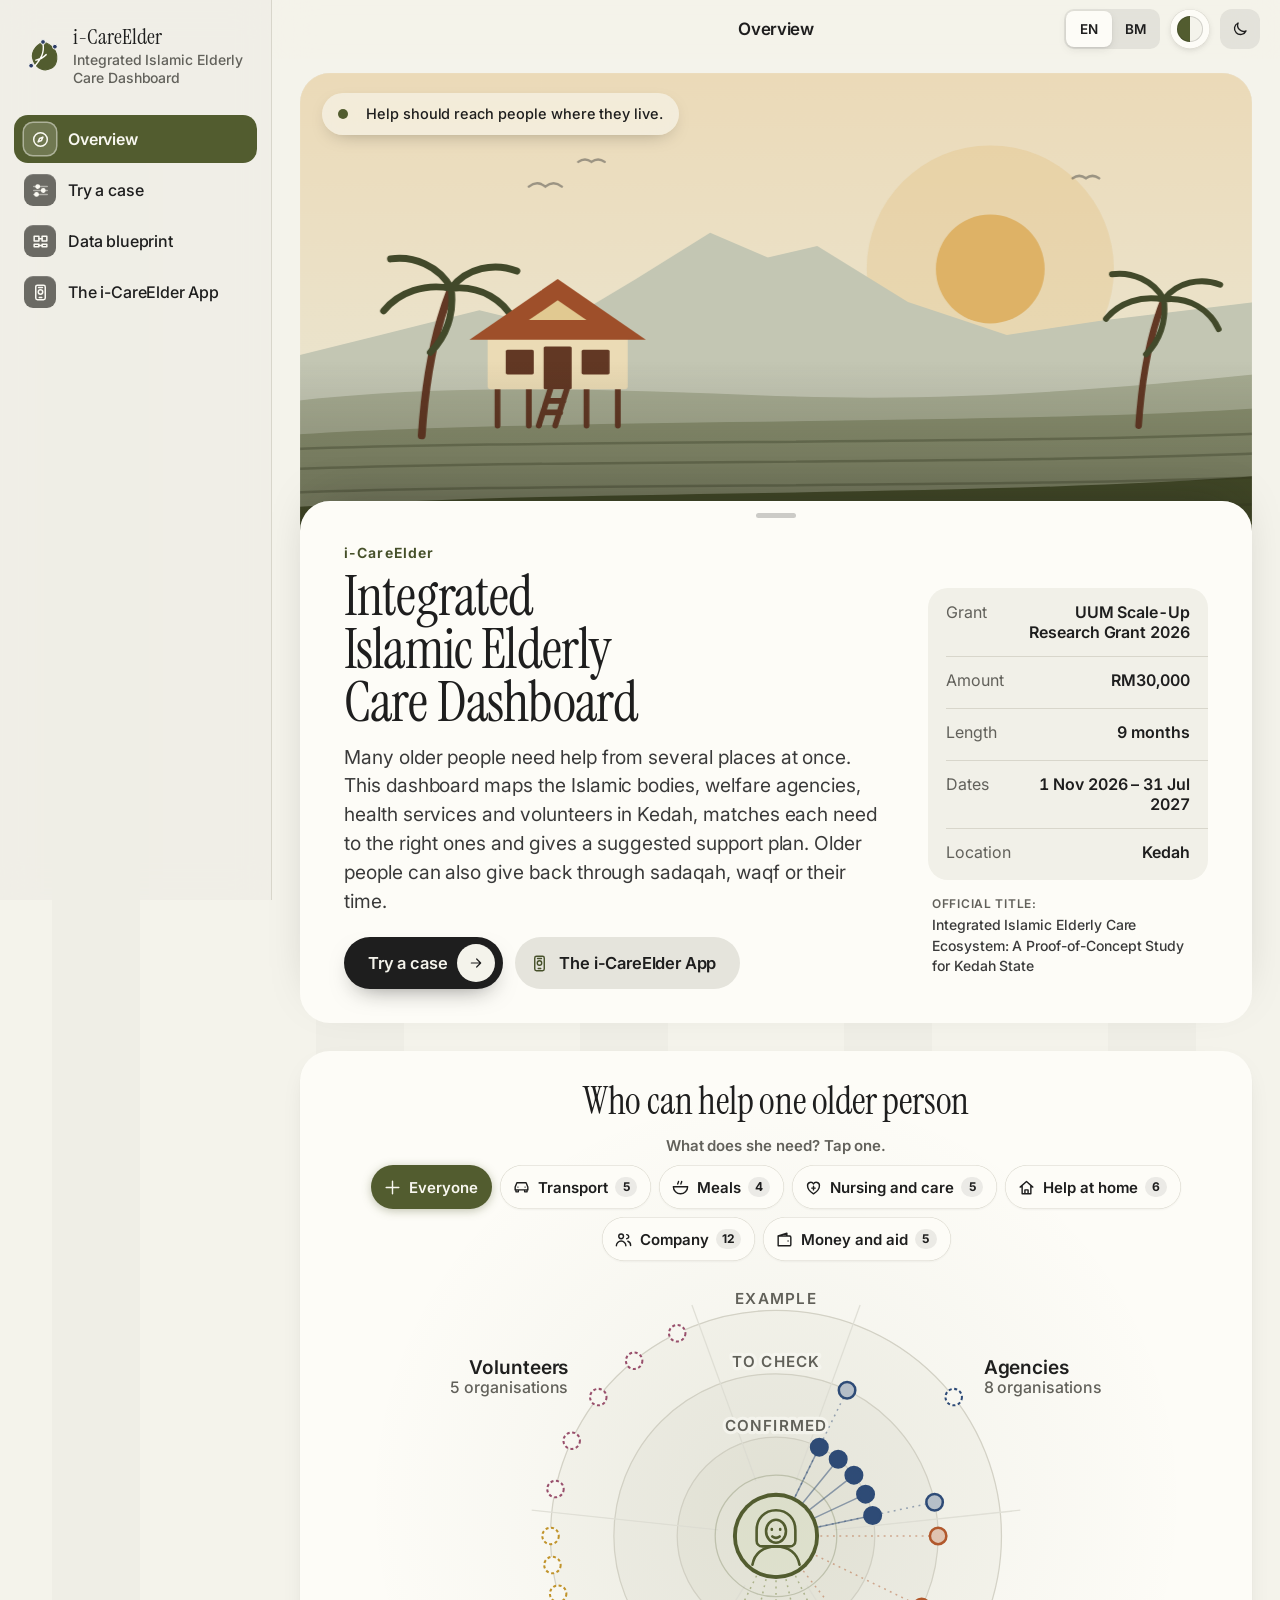
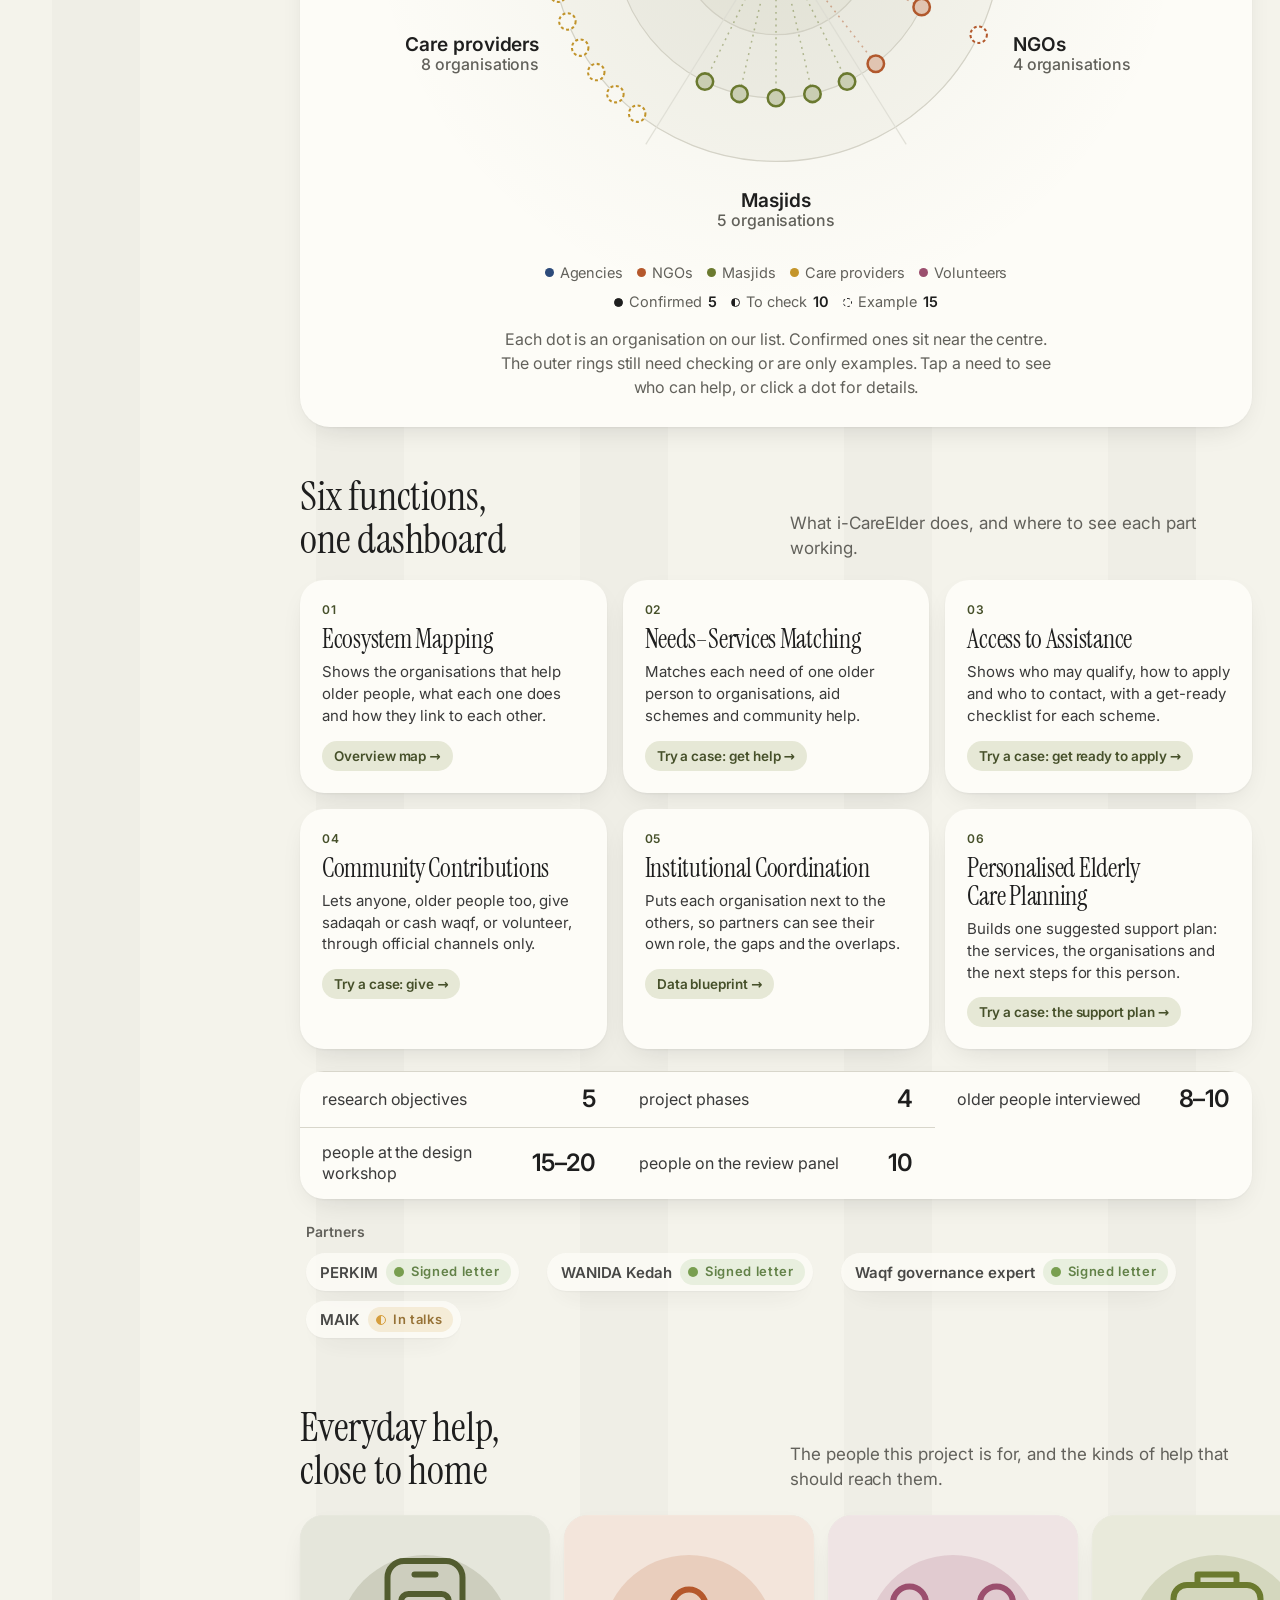
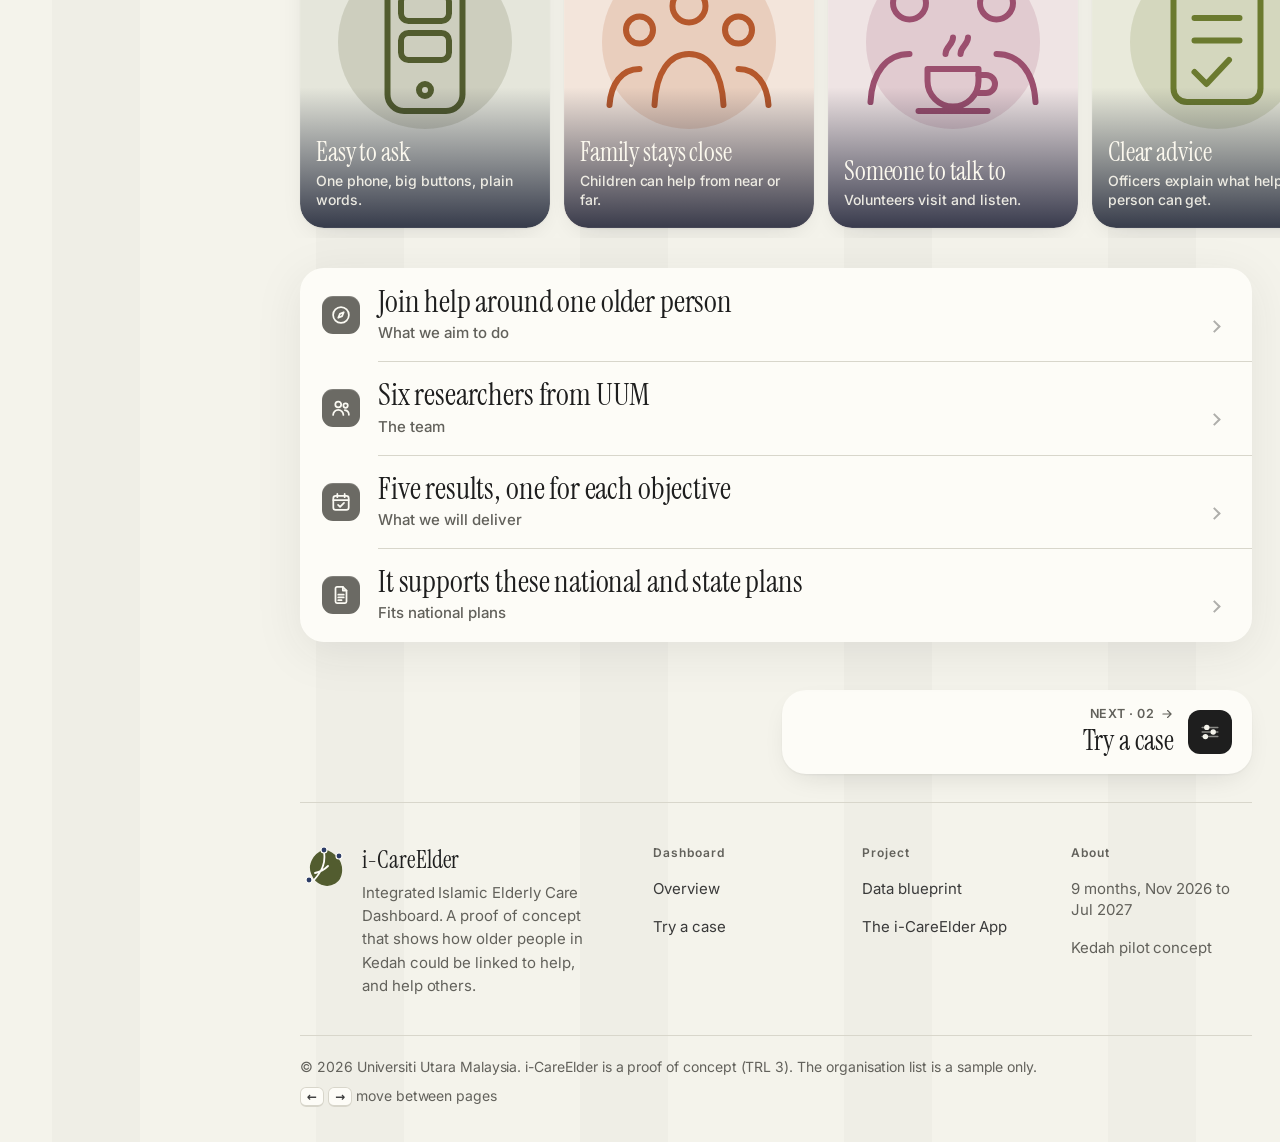
==== commit 0fe3c485: "Rename to i-CareElder to match the UUM IP application (18 Oct 2026) - Brand, titles, nav and app nam" ====
--- a/index.html
+++ b/index.html
@@ -4,8 +4,8 @@
 <meta charset="utf-8">
 <meta name="viewport" content="width=device-width,initial-scale=1,viewport-fit=cover">
 <link rel="icon" href="assets/art/crest.svg" type="image/svg+xml">
-<title>Silver Economy</title>
-<meta name="description" content="Integrated Islamic care for older people. UUM Scale-Up Research Grant 2026.">
+<title>i-CareElder: Integrated Islamic Elderly Care Dashboard</title>
+<meta name="description" content="i-CareElder: Integrated Islamic Elderly Care Dashboard. Universiti Utara Malaysia.">
 <script>try{var lk=localStorage.getItem('kse-look');if(lk&&lk!=='padi')document.documentElement.setAttribute('data-look',lk)}catch(e){}try{var t=localStorage.getItem('kse-theme');if(t==='dark'||t==='light')document.documentElement.setAttribute('data-theme',t)}catch(e){}(function(){var P=['index','scenario','data','app'],f=(location.pathname.split('/').pop()||'index.html').replace(/\.html$/,''),i=P.indexOf(f),d=document.documentElement;if(i<0)i=0;function go(){try{var p=parseInt(sessionStorage.getItem('kse-idx'),10);d.setAttribute('data-dir',!isNaN(p)&&i<p?'back':'forward');sessionStorage.setItem('kse-idx',i)}catch(e){}}if(document.prerendering)document.addEventListener('prerenderingchange',go,{once:true});else go()})()</script>
 <link rel="stylesheet" href="assets/css/fonts.css">
 <link rel="stylesheet" href="assets/css/kse.css"><link rel="stylesheet" href="assets/css/kse-ios.css"><link rel="stylesheet" href="assets/css/kse-themes.css"><link rel="stylesheet" href="assets/css/icc.css">
@@ -24,11 +24,12 @@
     <div class="hero-sheet">
       <span class="grabber" aria-hidden="true"></span>
       <div class="hero-copy">
-        <h1 data-i18n="title">Integrated Islamic care for older people</h1>
-        <p class="lede" data-i18n="lede">Many older people need help from several places at once. We link them to Islamic bodies, welfare agencies, health services and volunteers in Kedah, and show where those links break.</p>
+        <p class="hero-kicker">i-CareElder</p>
+        <h1 data-i18n="title">Integrated Islamic Elderly Care Dashboard</h1>
+        <p class="lede" data-i18n="lede">Many older people need help from several places at once. This dashboard maps the Islamic bodies, welfare agencies, health services and volunteers in Kedah, matches each need to the right ones and gives a suggested support plan. Older people can also give back through sadaqah, waqf or their time.</p>
         <div class="actions">
           <a class="btn btn-gold" href="scenario.html"><span data-i18n="ctaScenario">Try a case</span><span class="btn-ic"><svg viewBox="0 0 24 24" aria-hidden="true"><path d="M5 12h13M13 6l6 6-6 6"/></svg></span></a>
-          <a class="btn btn-ghost" href="app.html"><span class="btn-ai" data-icon="app"></span><span data-i18n="ctaApp">Our Silver App</span></a>
+          <a class="btn btn-ghost" href="app.html"><span class="btn-ai" data-icon="app"></span><span data-i18n="ctaApp">The i-CareElder App</span></a>
         </div>
       </div>
       <div class="hero-side">
@@ -53,6 +54,21 @@
       <div class="cons-legend" id="consLegend"></div>
       <figcaption data-i18n="consCap">Each dot is an organisation on our list. Confirmed ones sit near the centre. The outer rings still need checking or are only examples. Tap a need to see who can help, or click a dot for details.</figcaption>
     </figure>
+  </section>
+
+  <section class="wrap people-shelf fn-shelf" aria-labelledby="fnTitle">
+    <div class="shelf-head">
+      <h2 id="fnTitle" data-i18n="fnTitle">Six functions, one dashboard</h2>
+      <p data-i18n="fnSub">What i-CareElder does, and where to see each part working.</p>
+    </div>
+    <div class="data-grid">
+      <article class="card data-card fn-card"><span class="data-no">01</span><h3 data-i18n="fn1t">Ecosystem Mapping</h3><p data-i18n="fn1b">Shows the organisations that help older people, what each one does and how they link to each other.</p><a class="fn-go" href="index.html#consTitle"><span data-i18n="fn1w">Overview map</span> <span aria-hidden="true">→</span></a></article>
+      <article class="card data-card fn-card"><span class="data-no">02</span><h3 data-i18n="fn2t">Needs–Services Matching</h3><p data-i18n="fn2b">Matches each need of one older person to organisations, aid schemes and community help.</p><a class="fn-go" href="scenario.html"><span data-i18n="fn2w">Try a case: get help</span> <span aria-hidden="true">→</span></a></article>
+      <article class="card data-card fn-card"><span class="data-no">03</span><h3 data-i18n="fn3t">Access to Assistance</h3><p data-i18n="fn3b">Shows who may qualify, how to apply and who to contact, with a get-ready checklist for each scheme.</p><a class="fn-go" href="scenario.html"><span data-i18n="fn3w">Try a case: get ready to apply</span> <span aria-hidden="true">→</span></a></article>
+      <article class="card data-card fn-card"><span class="data-no">04</span><h3 data-i18n="fn4t">Community Contributions</h3><p data-i18n="fn4b">Lets anyone, older people too, give sadaqah or cash waqf, or volunteer, through official channels only.</p><a class="fn-go" href="scenario.html"><span data-i18n="fn4w">Try a case: give</span> <span aria-hidden="true">→</span></a></article>
+      <article class="card data-card fn-card"><span class="data-no">05</span><h3 data-i18n="fn5t">Institutional Coordination</h3><p data-i18n="fn5b">Puts each organisation next to the others, so partners can see their own role, the gaps and the overlaps.</p><a class="fn-go" href="data.html"><span data-i18n="fn5w">Data blueprint</span> <span aria-hidden="true">→</span></a></article>
+      <article class="card data-card fn-card"><span class="data-no">06</span><h3 data-i18n="fn6t">Personalised Elderly Care Planning</h3><p data-i18n="fn6b">Builds one suggested support plan: the services, the organisations and the next steps for this person.</p><a class="fn-go" href="scenario.html"><span data-i18n="fn6w">Try a case: the support plan</span> <span aria-hidden="true">→</span></a></article>
+    </div>
   </section>
 
   <div class="wrap">
@@ -115,7 +131,7 @@
       <details class="home-drawer">
             <summary><span><b class="tile" data-icon="network"></b><span data-i18n="teamEyebrow">The team</span></span><strong role="heading" aria-level="2" data-i18n="teamTitle">Six researchers from UUM</strong><i class="drawer-toggle" aria-hidden="true"><b></b></i></summary>
             <div class="drawer-body"><div class="shead">
-                            <p data-i18n="teamSub">From UUM's School of Economics, Finance and Banking (SEFB). We have studied ageing in Malaysia for over ten years.</p>
+                            <p data-i18n="teamSub">From Universiti Utara Malaysia: the College of Business, the College of Law, Government and International Studies, and the Department of Student Affairs. We have studied ageing in Malaysia for over ten years.</p>
             </div>
             <ul class="people" id="team"></ul>
             <h3 class="track-head" data-i18n="trackTitle">We build on four earlier studies. Three of them covered 2,966 people in total.</h3>
--- a/assets/css/kse.css
+++ b/assets/css/kse.css
@@ -1,5 +1,5 @@
 /* ==========================================================================
-   Silver Economy: design system
+   i-CareElder: design system
    Tokens (light / dark / explicit data-theme), shell, components, pages, print.
    ========================================================================== */
 
--- a/assets/css/kse-ios.css
+++ b/assets/css/kse-ios.css
@@ -1,5 +1,5 @@
 /* ==========================================================================
-   Silver Economy: the Claude iOS version
+   i-CareElder: visual styles
    Loaded after kse.css, which keeps the layout mechanics of every component.
    This file replaces the whole visual world: an iPhone and iPad app built
    around one older person (Find My grammar), dressed in a warm milk ground,
@@ -693,7 +693,7 @@
 .data-card code{border-radius:10px;background:var(--surface-2);color:var(--ink-2);font:500 12.5px/1.5 ui-monospace,"SF Mono",Menlo,Consolas,monospace}
 .data-card small{font-size:13px}
 
-/* ---------- Our Silver App: the phone is an iPhone ---------- */
+/* ---------- The i-CareElder App: the phone is an iPhone ---------- */
 .app-intro{border-bottom:.5px solid var(--line)}
 .app-intro h2{font:400 clamp(34px,3.6vw,48px)/1.02 var(--display)}
 .app-intro p:not(.label){font-size:17px}
@@ -898,7 +898,7 @@
 .avatar{display:grid!important;place-items:center;background:var(--paddy-soft)!important;color:var(--paddy-ink);font:600 16px/1 var(--ui);letter-spacing:.02em}
 .person.lead .avatar{background:var(--paddy)!important;color:var(--on-paddy)}
 .person.lead .avatar{box-shadow:0 0 0 3px var(--paddy),0 4px 12px -4px rgba(0,0,0,.25)}
-/* Our Silver App: the help one tap could bring */
+/* The i-CareElder App: the help one tap could bring */
 .help-strip{overflow:visible}
 .help-scenes{display:grid;grid-template-columns:repeat(6,minmax(0,1fr));gap:14px;margin:0;padding:20px 24px 24px;list-style:none}
 .help-scenes li{display:grid;gap:9px;align-content:start}
@@ -1037,7 +1037,7 @@
 body[data-page="network"] .data-table th:nth-child(5){width:18%}
 @media (max-width:1240px){body[data-page="network"] .net{grid-template-columns:1fr}}
 
-/* Our Silver App mock: the tick box is drawn, so it follows the choice */
+/* The i-CareElder App mock: the tick box is drawn, so it follows the choice */
 .mock-choices button{display:flex;align-items:center;gap:12px;padding:0 16px;text-align:left}
 .mock-choices button::before{content:"";flex:none;width:20px;height:20px;border-radius:6px;box-shadow:inset 0 0 0 2px color-mix(in srgb,var(--ink) 35%,transparent)}
 .mock-choices button.is-selected::before{background:var(--paddy) url("data:image/svg+xml,%3Csvg xmlns='http://www.w3.org/2000/svg' viewBox='0 0 20 20'%3E%3Cpath d='M5 10.5l3.2 3.2L15 7' fill='none' stroke='%23fff' stroke-width='2.4' stroke-linecap='round' stroke-linejoin='round'/%3E%3C/svg%3E") center/100% no-repeat;box-shadow:none}
@@ -1048,7 +1048,7 @@
   .title-tucked .nav-title{transform:none}
 }
 
-/* ---------- Our Silver App mock: the Try a case flow on a phone ---------- */
+/* ---------- The i-CareElder App mock: the Try a case flow on a phone ---------- */
 .mock-ic{width:20px;height:20px;flex:none;fill:none;stroke:currentColor;stroke-width:1.8;stroke-linecap:round;stroke-linejoin:round}
 .mock-choices.mock-grid{display:grid;grid-template-columns:1fr 1fr;gap:8px}
 .mock-choices.mock-grid button{flex-direction:column;align-items:flex-start;justify-content:center;gap:6px;min-height:64px;padding:10px 12px}
@@ -1133,7 +1133,7 @@
 .need-cta:active{transform:scale(.97)}
 @media (max-width:520px){.need-list a{grid-template-columns:auto 1fr}.need-list .pill{grid-column:2;justify-self:start}}
 
-/* ---------- Silver App mock: the giving screens (Sujood-style digital tabung) ---------- */
+/* ---------- i-CareElder App mock: the giving screens (Sujood-style digital tabung) ---------- */
 .mock-screen .mock-small{margin:4px 0 10px;font-size:14px;line-height:1.45;color:var(--ink-2)}
 .mock-screen[data-flow="give"] .mock-primary,.mock-screen[data-flow="give"] .mock-secondary{display:flex;align-items:center;justify-content:center;gap:8px;margin-top:12px}
 .mock-screen[data-flow="give"] .mock-pills{margin:6px 0}
--- a/assets/css/icc.css
+++ b/assets/css/icc.css
@@ -24,7 +24,7 @@
 .tc-art{display:block;width:150px;height:150px;border-radius:16px;background:color-mix(in srgb,var(--art) 12%,var(--surface))}
 @media (max-width:760px){.tc-art{width:100%;height:auto;aspect-ratio:16/10}}
 
-/* Our Silver App: the welcome picture, the contact card and the storyboard */
+/* The i-CareElder App: the welcome picture, the contact card and the storyboard */
 .mock-welcome-art{background:color-mix(in srgb,var(--art,var(--paddy)) 14%,var(--surface));overflow:hidden}
 .mock-welcome-art .art-svg{height:100%}
 .mock-contact-art{display:block;height:120px;border-radius:14px;margin-bottom:6px;background:color-mix(in srgb,var(--art,var(--paddy)) 14%,var(--surface))}
@@ -62,6 +62,14 @@
 @keyframes icc-pulse{to{box-shadow:0 0 0 12px transparent}}
 @media (prefers-reduced-motion:reduce){.scene-pulse i,.scene-image .hero-art{animation:none}}
 
+/* Overview: the name above the hero title, and the six-function cards */
+.hero-kicker{margin:0 0 10px;font:650 14px/1 var(--ui);letter-spacing:.08em;color:var(--paddy-ink)}
+.fn-shelf{margin-top:48px}
+.fn-card{min-height:0}
+.fn-go{align-self:end;justify-self:start;margin-top:6px;padding:7px 12px;border-radius:999px;background:var(--paddy-soft);color:var(--paddy-ink);font:600 13.5px/1.2 var(--ui);text-decoration:none}
+.fn-go:hover{background:color-mix(in srgb,var(--paddy) 22%,var(--surface))}
+.fn-go:focus-visible{outline:3px solid var(--paddy);outline-offset:2px}
+
 /* the drawn scene cards need no dark photo fade */
 .page-story::after{background:none}
 .shelf-card::after{background:linear-gradient(180deg,rgba(5,11,34,0) 55%,rgba(5,11,34,.78))}
